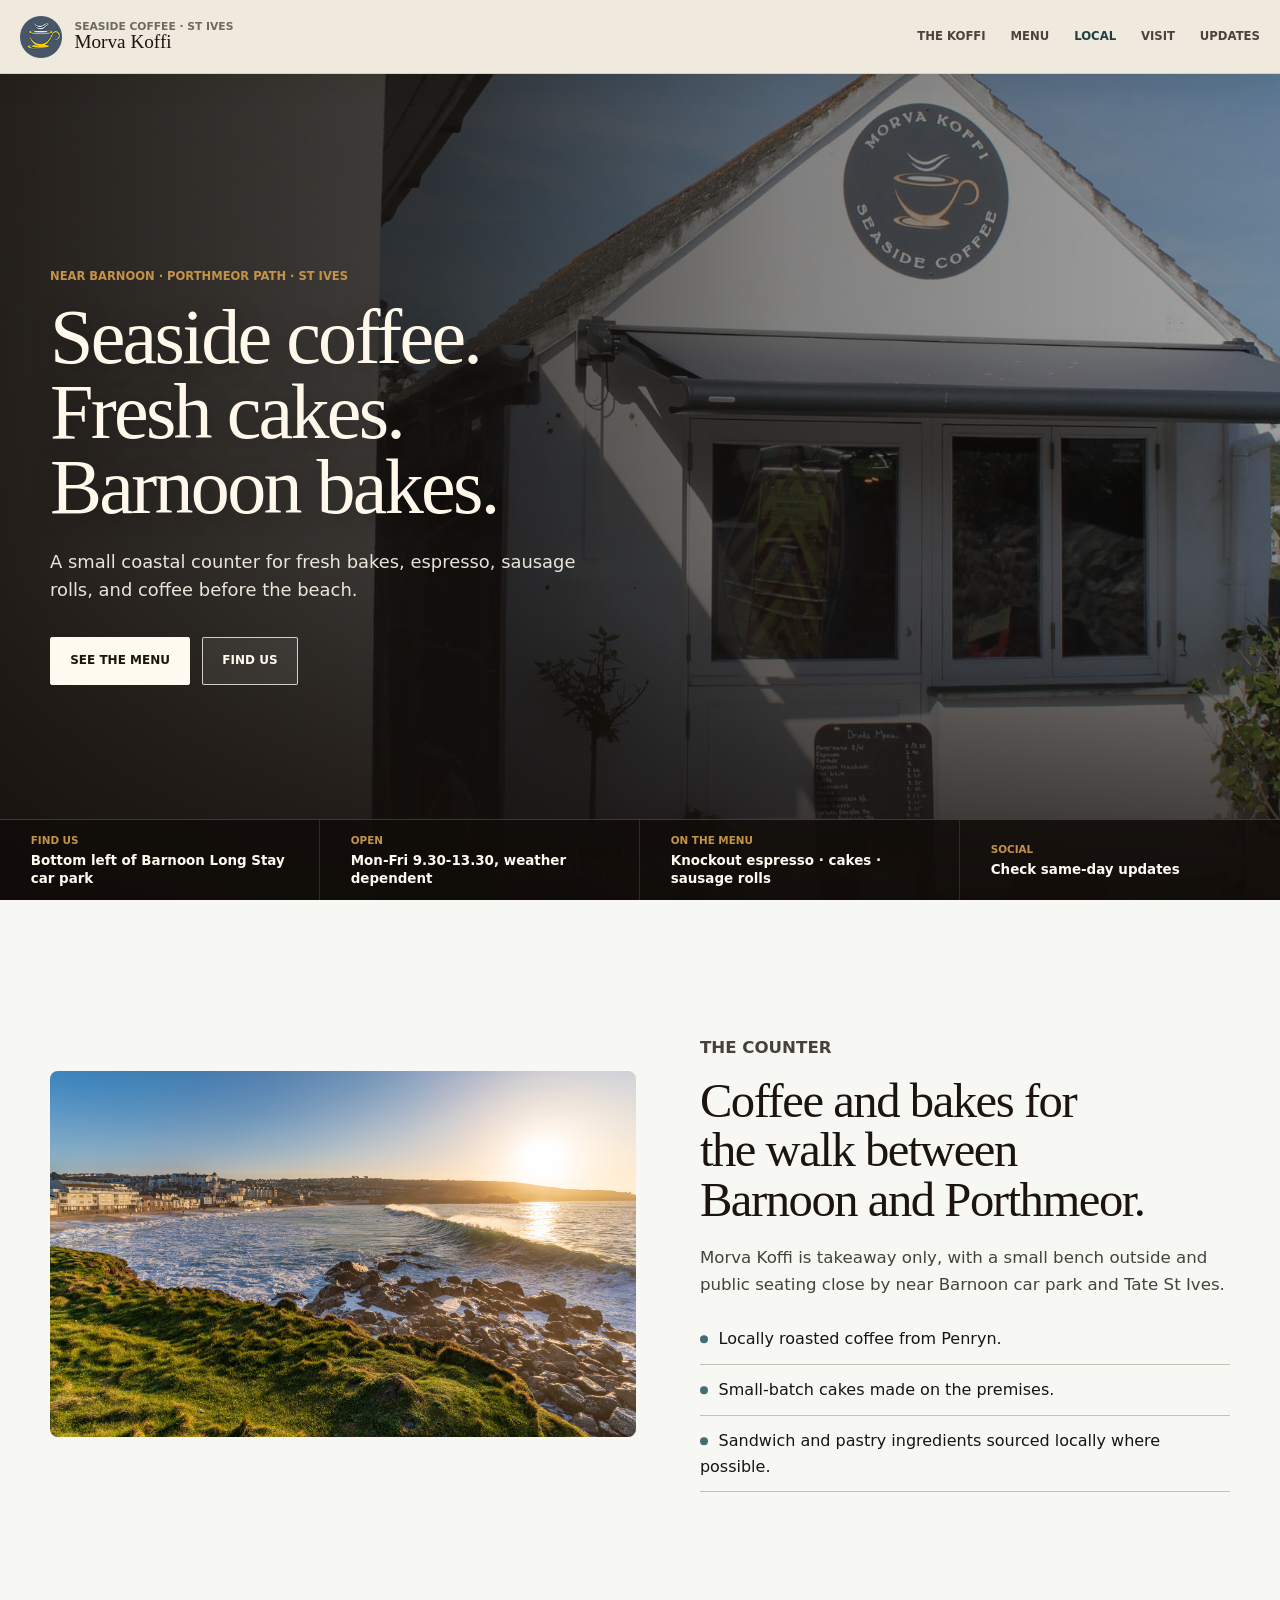
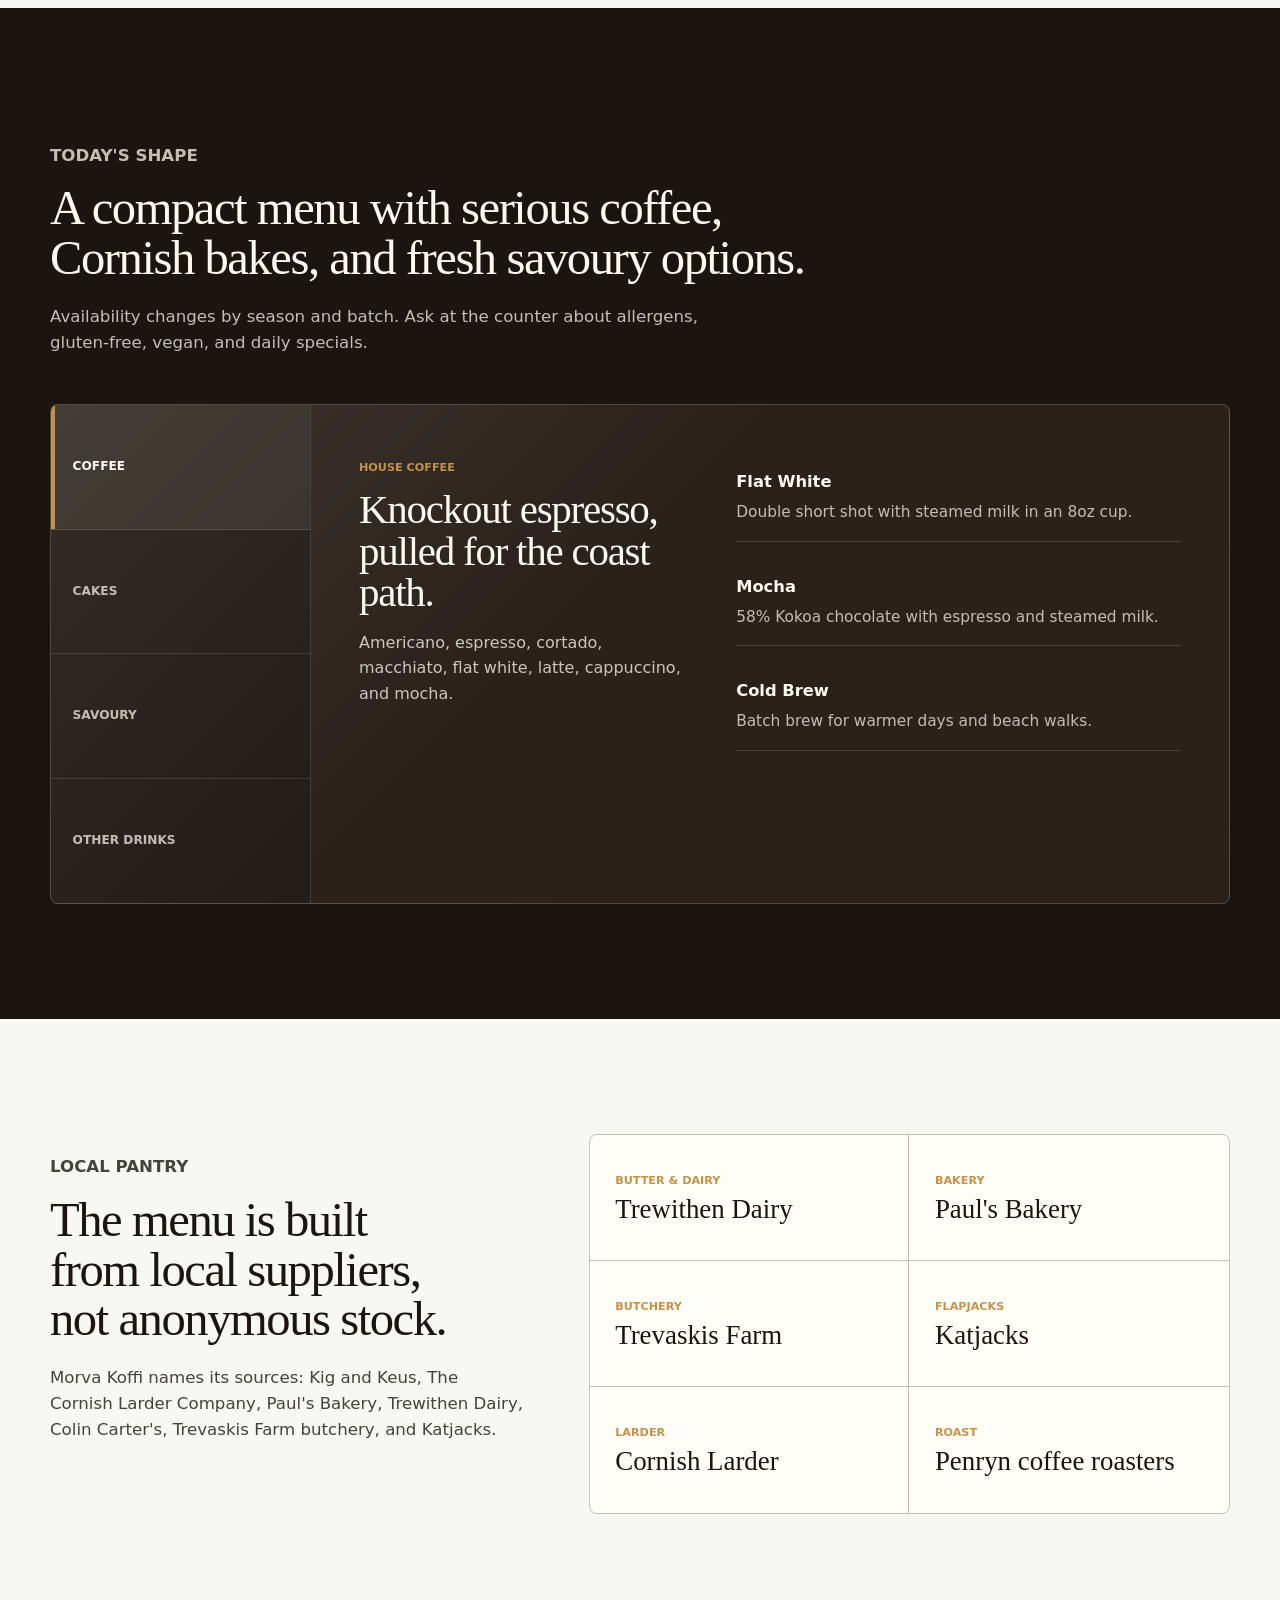
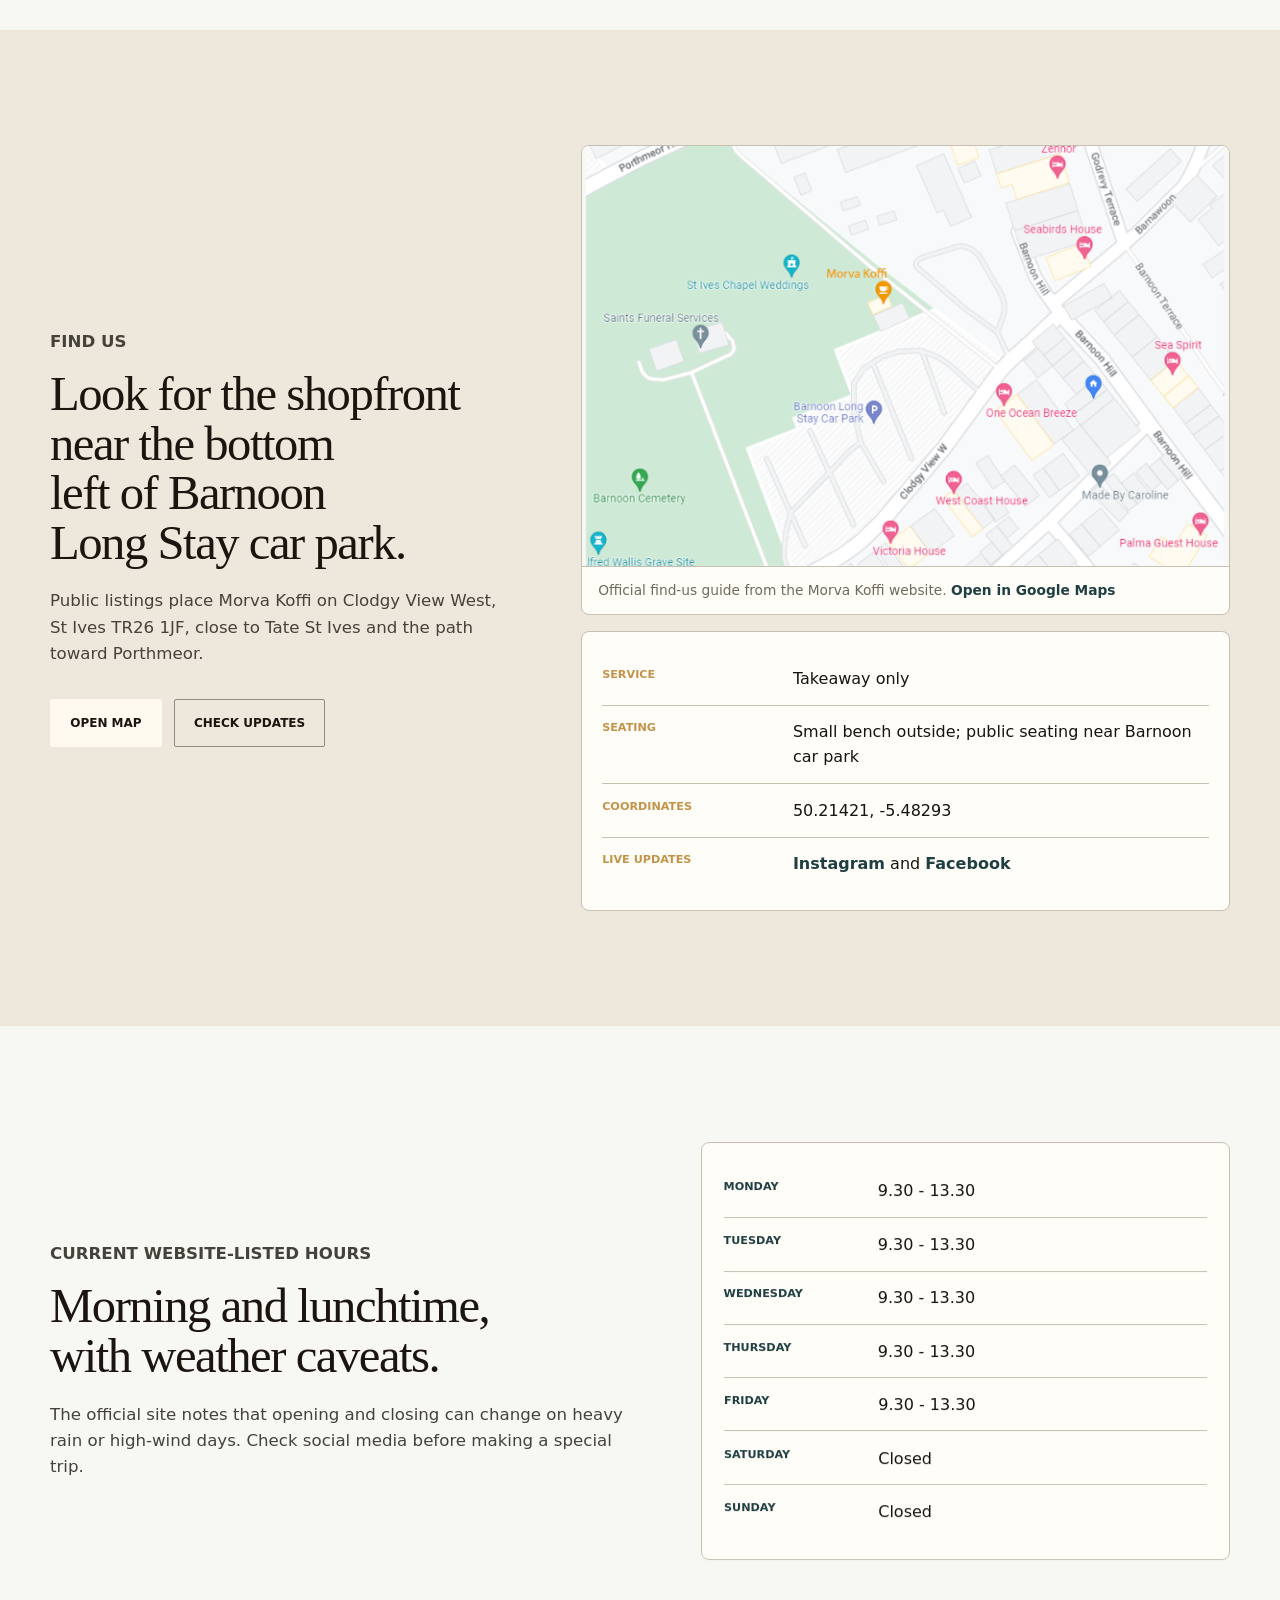
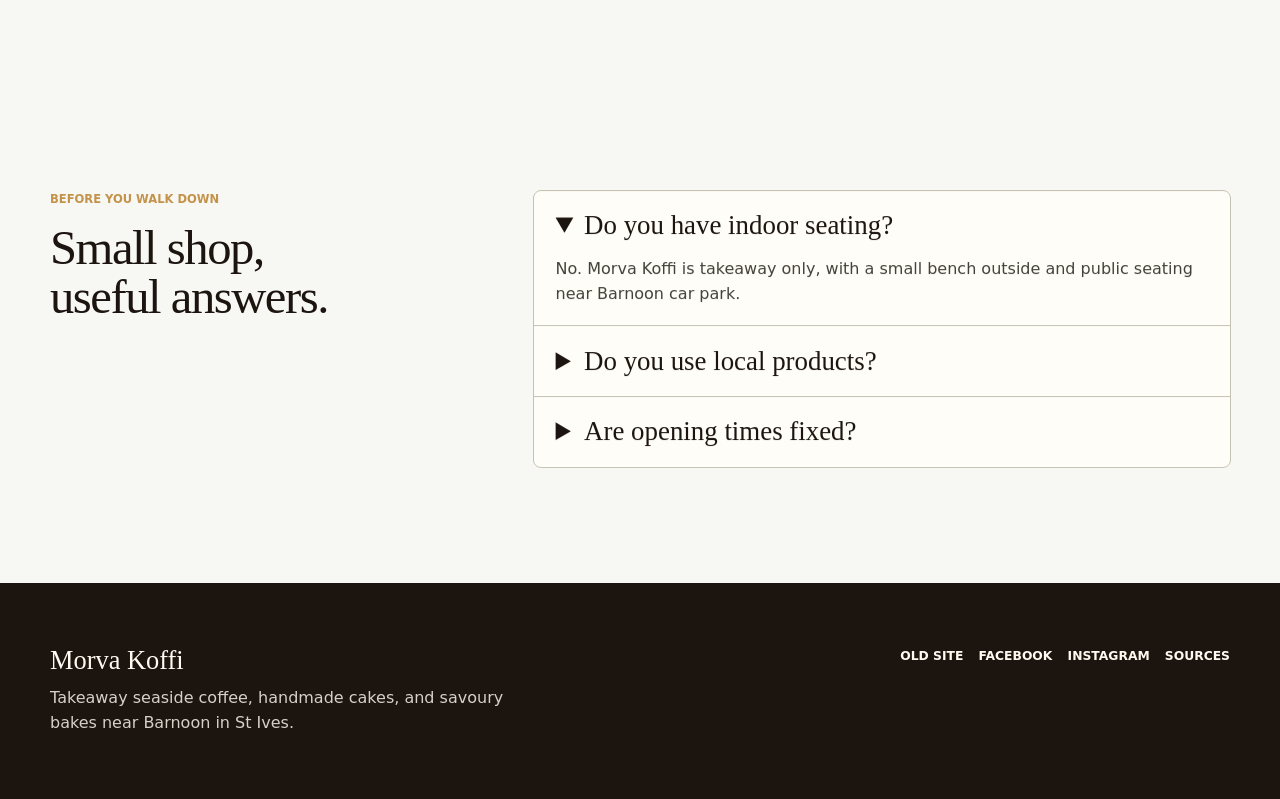
==== index.html @ 82055daf "Link visit map to Google Maps" ====
<!DOCTYPE html>
<html lang="en">
  <head>
    <meta charset="utf-8">
    <meta name="viewport" content="width=device-width, initial-scale=1">
    <meta name="description" content="Morva Koffi is a takeaway seaside coffee shop near Barnoon Long Stay car park in St Ives, serving locally roasted coffee, homemade cakes, and savoury bakes.">
    <title>Morva Koffi | Seaside Coffee in St Ives</title>
    <link rel="preload" href="assets/morva-exterior-2025.jpg" as="image">
    <link rel="stylesheet" href="styles.css">
    <script src="vendor/gsap.min.js" defer></script>
    <script src="script.js" defer></script>
  </head>
  <body>
    <a class="skip-link" href="#main-content">Skip to main content</a>

    <header class="site-header">
      <a class="brand" href="#home" aria-label="Morva Koffi home">
        <img src="assets/morva-logo-cup.png" alt="" width="42" height="42">
        <span>
          <span class="brand-note">Seaside coffee · St Ives</span>
          <span class="brand-name">Morva Koffi</span>
        </span>
      </a>

      <nav class="site-nav" aria-label="Primary navigation">
        <ul>
          <li><a href="#home" aria-current="page">The Koffi</a></li>
          <li><a href="#menu">Menu</a></li>
          <li><a href="#suppliers">Local</a></li>
          <li><a href="#visit">Visit</a></li>
          <li><a href="https://www.facebook.com/morvakoffi" target="_blank" rel="noopener">Updates</a></li>
        </ul>
      </nav>
    </header>

    <main id="main-content">
      <section class="hero" id="home" aria-labelledby="hero-title" data-hero>
        <div class="hero-media" aria-hidden="true">
          <img src="assets/morva-exterior-2025.jpg" alt="">
        </div>

        <div class="hero-inner">
          <p class="kicker" data-reveal>Near Barnoon · Porthmeor path · St Ives</p>
          <h1 id="hero-title" data-reveal>
            Seaside coffee.<br>
            Fresh cakes.<br>
            Barnoon bakes.
          </h1>
          <p class="hero-copy" data-reveal>
            A small coastal counter for fresh bakes, espresso, sausage rolls, and coffee before the beach.
          </p>
          <div class="hero-actions" data-reveal>
            <a class="button primary" href="#menu">See the menu</a>
            <a class="button secondary" href="#visit">Find us</a>
          </div>
        </div>

        <aside class="hero-strip" aria-label="Quick visit details">
          <a href="#visit">
            <span>Find us</span>
            <strong>Bottom left of Barnoon Long Stay car park</strong>
          </a>
          <a href="#hours">
            <span>Open</span>
            <strong>Mon-Fri 9.30-13.30, weather dependent</strong>
          </a>
          <a href="#menu">
            <span>On the menu</span>
            <strong>Knockout espresso · cakes · sausage rolls</strong>
          </a>
          <a href="https://instagram.com/morvakoffi" target="_blank" rel="noopener">
            <span>Social</span>
            <strong>Check same-day updates</strong>
          </a>
        </aside>
      </section>

      <section class="story-section section-shell" id="story" aria-labelledby="story-title">
        <div class="story-layout">
          <figure class="story-image motion-card" data-reveal>
            <img src="assets/morva-hero-oldsite.jpg" alt="Porthmeor beach and St Ives coastline near Morva Koffi at golden hour" width="2048" height="1152">
          </figure>

          <div class="story-copy" data-reveal>
            <p class="fine-label">The counter</p>
            <h2 id="story-title">Coffee and bakes for the walk between Barnoon and Porthmeor.</h2>
            <p>
              Morva Koffi is takeaway only, with a small bench outside and public seating close by near Barnoon car park and Tate St Ives.
            </p>
            <ul class="feature-list" aria-label="Morva Koffi highlights">
              <li>Locally roasted coffee from Penryn.</li>
              <li>Small-batch cakes made on the premises.</li>
              <li>Sandwich and pastry ingredients sourced locally where possible.</li>
            </ul>
          </div>
        </div>
      </section>

      <section class="menu-section" id="menu" aria-labelledby="menu-title">
        <div class="section-shell">
          <div class="section-heading" data-reveal>
            <p class="fine-label">Today's shape</p>
            <h2 id="menu-title">A compact menu with serious coffee, Cornish bakes, and fresh savoury options.</h2>
            <p>
              Availability changes by season and batch. Ask at the counter about allergens, gluten-free, vegan, and daily specials.
            </p>
          </div>

          <div class="menu-board motion-card" data-reveal>
            <div class="menu-tabs" role="tablist" aria-label="Menu categories">
              <button class="menu-tab is-active" type="button" role="tab" aria-selected="true" aria-controls="coffee-panel" id="coffee-tab" data-menu-tab="coffee">Coffee</button>
              <button class="menu-tab" type="button" role="tab" aria-selected="false" aria-controls="cakes-panel" id="cakes-tab" data-menu-tab="cakes">Cakes</button>
              <button class="menu-tab" type="button" role="tab" aria-selected="false" aria-controls="savoury-panel" id="savoury-tab" data-menu-tab="savoury">Savoury</button>
              <button class="menu-tab" type="button" role="tab" aria-selected="false" aria-controls="cold-panel" id="cold-tab" data-menu-tab="cold">Other drinks</button>
            </div>

            <div class="menu-panels">
              <article class="menu-panel is-active" id="coffee-panel" role="tabpanel" aria-labelledby="coffee-tab" data-menu-panel="coffee">
                <div>
                  <span>House coffee</span>
                  <h3>Knockout espresso, pulled for the coast path.</h3>
                  <p>Americano, espresso, cortado, macchiato, flat white, latte, cappuccino, and mocha.</p>
                </div>
                <ul>
                  <li><strong>Flat White</strong><span>Double short shot with steamed milk in an 8oz cup.</span></li>
                  <li><strong>Mocha</strong><span>58% Kokoa chocolate with espresso and steamed milk.</span></li>
                  <li><strong>Cold Brew</strong><span>Batch brew for warmer days and beach walks.</span></li>
                </ul>
              </article>

              <article class="menu-panel" id="cakes-panel" role="tabpanel" aria-labelledby="cakes-tab" data-menu-panel="cakes" hidden>
                <div>
                  <span>Small batch</span>
                  <h3>Cakes made with local butter, eggs, and proper details.</h3>
                  <p>Daily bakes vary, with gluten-free and vegan-friendly options often available.</p>
                </div>
                <ul>
                  <li><strong>Guinness Cake</strong><span>Dense chocolate cake with cream-cheese frosting.</span></li>
                  <li><strong>Heavy Cake (Hevva)</strong><span>All-butter Cornish cake adapted from a family recipe.</span></li>
                  <li><strong>Dark Chocolate Espresso Brownie</strong><span>Fairtrade chocolate and Knockout espresso.</span></li>
                </ul>
              </article>

              <article class="menu-panel" id="savoury-panel" role="tabpanel" aria-labelledby="savoury-tab" data-menu-panel="savoury" hidden>
                <div>
                  <span>Fresh daily</span>
                  <h3>Sausage rolls, croissants, bites, soups, and seasonal bowls.</h3>
                  <p>The savoury counter changes with season and weather, especially out of peak season.</p>
                </div>
                <ul>
                  <li><strong>Homemade Sausage Rolls</strong><span>Pastry and Trevaskis Farm pork mince.</span></li>
                  <li><strong>Caprese Croissant</strong><span>Mozzarella, sun-dried tomatoes, and fresh basil pesto.</span></li>
                  <li><strong>Friday Dahl</strong><span>Butternut squash, roasted cauliflower, red lentils, and mini naan.</span></li>
                </ul>
              </article>

              <article class="menu-panel" id="cold-panel" role="tabpanel" aria-labelledby="cold-tab" data-menu-panel="cold" hidden>
                <div>
                  <span>Also pouring</span>
                  <h3>Tea, hot chocolate, cold cans, and fairtrade soft drinks.</h3>
                  <p>Expect Cornish Tea, Teapigs, Kokoa Collection chocolate, Lemonaid, Charitea, Fentimans, Cawston Press, Rio, and Coca Cola.</p>
                </div>
                <ul>
                  <li><strong>Hot Chocolate</strong><span>Classic, smooth, white, and flaked chocolate options.</span></li>
                  <li><strong>Speciality Tea</strong><span>Earl Grey, lemon and ginger, peppermint, chamomile, green, and rooibos.</span></li>
                  <li><strong>Cold Drinks</strong><span>Jolly's water, organic soft drinks, cans, and children's juice.</span></li>
                </ul>
              </article>
            </div>
          </div>
        </div>
      </section>

      <section class="suppliers-section section-shell" id="suppliers" aria-labelledby="suppliers-title">
        <div class="suppliers-copy" data-reveal>
          <p class="fine-label">Local pantry</p>
          <h2 id="suppliers-title">The menu is built from local suppliers, not anonymous stock.</h2>
          <p>
            Morva Koffi names its sources: Kig and Keus, The Cornish Larder Company, Paul's Bakery, Trewithen Dairy, Colin Carter's, Trevaskis Farm butchery, and Katjacks.
          </p>
        </div>

        <div class="supplier-ledger motion-card" data-reveal aria-label="Supplier and product notes">
          <div><span>Butter & dairy</span><strong>Trewithen Dairy</strong></div>
          <div><span>Bakery</span><strong>Paul's Bakery</strong></div>
          <div><span>Butchery</span><strong>Trevaskis Farm</strong></div>
          <div><span>Flapjacks</span><strong>Katjacks</strong></div>
          <div><span>Larder</span><strong>Cornish Larder</strong></div>
          <div><span>Roast</span><strong>Penryn coffee roasters</strong></div>
        </div>
      </section>

      <section class="visit-section" id="visit" aria-labelledby="visit-title">
        <div class="section-shell visit-layout">
          <div class="visit-copy" data-reveal>
            <p class="fine-label">Find us</p>
            <h2 id="visit-title">Look for the shopfront near the bottom left of Barnoon Long Stay car park.</h2>
            <p>
              Public listings place Morva Koffi on Clodgy View West, St Ives TR26 1JF, close to Tate St Ives and the path toward Porthmeor.
            </p>
            <div class="visit-actions">
              <a class="button primary" href="https://maps.app.goo.gl/NSTuSgnKxuoV4xEH7" target="_blank" rel="noopener">Open map</a>
              <a class="button tertiary" href="https://www.facebook.com/morvakoffi" target="_blank" rel="noopener">Check updates</a>
            </div>
          </div>

          <div class="visit-stack">
            <figure class="map-card motion-card" data-reveal>
              <a class="map-image-link" href="https://maps.app.goo.gl/NSTuSgnKxuoV4xEH7" target="_blank" rel="noopener" aria-label="Open Morva Koffi in Google Maps">
                <img src="assets/morva-find-us-map.png" alt="Morva Koffi location guide showing the route from Barnoon car park toward the cafe" width="799" height="526">
              </a>
              <figcaption>
                Official find-us guide from the Morva Koffi website.
                <a href="https://maps.app.goo.gl/NSTuSgnKxuoV4xEH7" target="_blank" rel="noopener">Open in Google Maps</a>
              </figcaption>
            </figure>

            <aside class="facts-card motion-card" data-reveal aria-label="Visit facts">
              <dl>
                <div><dt>Service</dt><dd>Takeaway only</dd></div>
                <div><dt>Seating</dt><dd>Small bench outside; public seating near Barnoon car park</dd></div>
                <div><dt>Coordinates</dt><dd>50.21421, -5.48293</dd></div>
                <div><dt>Live updates</dt><dd><a href="https://instagram.com/morvakoffi" target="_blank" rel="noopener">Instagram</a> and <a href="https://www.facebook.com/morvakoffi" target="_blank" rel="noopener">Facebook</a></dd></div>
              </dl>
            </aside>
          </div>
        </div>
      </section>

      <section class="hours-section section-shell" id="hours" aria-labelledby="hours-title">
        <div class="hours-layout">
          <div class="hours-copy" data-reveal>
            <p class="fine-label">Current website-listed hours</p>
            <h2 id="hours-title">Morning and lunchtime, with weather caveats.</h2>
            <p>
              The official site notes that opening and closing can change on heavy rain or high-wind days. Check social media before making a special trip.
            </p>
          </div>

          <div class="time-table motion-card" data-reveal>
            <dl>
              <div><dt>Monday</dt><dd>9.30 - 13.30</dd></div>
              <div><dt>Tuesday</dt><dd>9.30 - 13.30</dd></div>
              <div><dt>Wednesday</dt><dd>9.30 - 13.30</dd></div>
              <div><dt>Thursday</dt><dd>9.30 - 13.30</dd></div>
              <div><dt>Friday</dt><dd>9.30 - 13.30</dd></div>
              <div><dt>Saturday</dt><dd>Closed</dd></div>
              <div><dt>Sunday</dt><dd>Closed</dd></div>
            </dl>
          </div>
        </div>
      </section>

      <section class="faq-section section-shell" id="faq" aria-labelledby="faq-title">
        <div class="faq-layout">
          <div class="faq-heading" data-reveal>
            <p class="fine-label">Before you walk down</p>
            <h2 id="faq-title">Small shop, useful answers.</h2>
          </div>

          <div class="faq-list motion-card" data-reveal>
            <details open>
              <summary>Do you have indoor seating?</summary>
              <p>No. Morva Koffi is takeaway only, with a small bench outside and public seating near Barnoon car park.</p>
            </details>
            <details>
              <summary>Do you use local products?</summary>
              <p>Yes. Cakes and sandwiches use locally sourced ingredients where possible, including named Cornish suppliers.</p>
            </details>
            <details>
              <summary>Are opening times fixed?</summary>
              <p>They can change with heavy rainfall or high winds. The official site and social media carry same-day updates.</p>
            </details>
          </div>
        </div>
      </section>
    </main>

    <footer class="site-footer">
      <div class="footer-inner">
        <div>
          <strong>Morva Koffi</strong>
          <p>Takeaway seaside coffee, handmade cakes, and savoury bakes near Barnoon in St Ives.</p>
        </div>
        <nav aria-label="Footer links">
          <a href="https://morvakoffi.co.uk/" target="_blank" rel="noopener">Old site</a>
          <a href="https://www.facebook.com/morvakoffi" target="_blank" rel="noopener">Facebook</a>
          <a href="https://instagram.com/morvakoffi" target="_blank" rel="noopener">Instagram</a>
          <a href="research/SOURCES.md">Sources</a>
        </nav>
      </div>
    </footer>
  </body>
</html>
---- styles.css ----
:root {
  color-scheme: light;
  --salt: #f7f7f3;
  --salt-soft: #ecece4;
  --nav: #eee7db;
  --surface: #fffdf7;
  --stone: #d5d2c4;
  --line: #c5c1b3;
  --ink: #171512;
  --ink-soft: #45423b;
  --muted: #6f6a5d;
  --coffee: #1c140f;
  --coffee-soft: #2a211b;
  --crema: #c4934a;
  --sea: #426e72;
  --sea-deep: #203f43;
  --shadow: rgb(23 21 18 / 0.16);
  --display: Georgia, "Times New Roman", Times, serif;
  --body: ui-sans-serif, system-ui, -apple-system, BlinkMacSystemFont, "Segoe UI", Roboto, "Helvetica Neue", Arial, sans-serif;
  --shell: min(1180px, calc(100vw - 48px));
  --ease: cubic-bezier(0.16, 1, 0.3, 1);
  --radius: 8px;
}

* {
  box-sizing: border-box;
}

html {
  scroll-behavior: smooth;
  scroll-padding-top: 96px;
}

body {
  margin: 0;
  background: var(--salt);
  color: var(--ink);
  font-family: var(--body);
  font-size: 1rem;
  line-height: 1.58;
  text-rendering: optimizeLegibility;
}

body::selection {
  background: color-mix(in srgb, var(--crema) 50%, white);
  color: var(--coffee);
}

img {
  display: block;
  max-width: 100%;
  height: auto;
}

a {
  color: inherit;
  text-decoration: none;
}

p,
h1,
h2,
h3,
figure,
dl,
dd {
  margin: 0;
}

button {
  font: inherit;
}

.skip-link {
  position: fixed;
  top: 1rem;
  left: 1rem;
  z-index: 90;
  transform: translateY(-160%);
  background: var(--surface);
  color: var(--ink);
  padding: 0.75rem 1rem;
  border: 1px solid var(--line);
  transition: transform 180ms var(--ease);
}

.skip-link:focus {
  transform: translateY(0);
}

:focus-visible {
  outline: 3px solid color-mix(in srgb, var(--sea) 76%, white);
  outline-offset: 4px;
}

.site-header {
  position: fixed;
  inset: 0 0 auto;
  z-index: 40;
  min-height: 74px;
  display: grid;
  grid-template-columns: minmax(240px, 1fr) auto;
  align-items: center;
  gap: 1.2rem;
  padding: 0.72rem max(1.2rem, calc((100vw - 1240px) / 2));
  background: color-mix(in srgb, var(--nav) 96%, transparent);
  border-bottom: 1px solid color-mix(in srgb, var(--coffee) 12%, transparent);
  box-shadow: 0 10px 26px rgb(23 21 18 / 0.08);
  transition: min-height 240ms var(--ease), background 240ms var(--ease), box-shadow 240ms var(--ease);
}

@supports (backdrop-filter: blur(16px)) {
  .site-header {
    background: color-mix(in srgb, var(--nav) 88%, transparent);
    backdrop-filter: blur(16px) saturate(130%);
  }
}

.site-header.is-compact {
  min-height: 62px;
  box-shadow: 0 8px 24px rgb(23 21 18 / 0.12);
}

.brand {
  display: inline-flex;
  align-items: center;
  gap: 0.78rem;
  min-width: 0;
}

.brand img {
  width: 42px;
  height: 42px;
  flex: 0 0 auto;
}

.brand span {
  display: grid;
  min-width: 0;
}

.brand-note {
  color: var(--muted);
  font-size: 0.67rem;
  font-weight: 800;
  letter-spacing: 0;
  line-height: 1.1;
  text-transform: uppercase;
}

.brand-name {
  color: var(--coffee);
  font-family: var(--display);
  font-size: clamp(1.18rem, 1.5vw, 1.55rem);
  line-height: 1.05;
}

.site-nav ul {
  display: flex;
  align-items: center;
  gap: clamp(0.85rem, 2vw, 1.55rem);
  list-style: none;
  margin: 0;
  padding: 0;
}

.site-nav a {
  display: inline-flex;
  align-items: center;
  min-height: 40px;
  color: color-mix(in srgb, var(--coffee) 78%, transparent);
  font-size: 0.73rem;
  font-weight: 850;
  letter-spacing: 0;
  text-transform: uppercase;
  white-space: nowrap;
  transition: color 180ms var(--ease), transform 180ms var(--ease);
}

.site-nav a:hover,
.site-nav a[aria-current="page"] {
  color: var(--sea-deep);
}

.site-nav a:active,
.button:active,
.menu-tab:active {
  transform: translateY(1px) scale(0.99);
}

.hero {
  position: relative;
  min-height: calc(100dvh - 74px);
  margin-top: 74px;
  display: grid;
  align-items: center;
  overflow: clip;
  color: #fffaf0;
  background: var(--coffee);
}

section {
  scroll-margin-top: 96px;
}

.hero-media {
  position: absolute;
  inset: 0;
  z-index: 0;
  overflow: hidden;
}

.hero-media img {
  width: 100%;
  height: 100%;
  object-fit: cover;
  object-position: center center;
  filter: saturate(0.86) brightness(0.74);
  transform: scale(1.02);
}

.hero::before {
  content: "";
  position: absolute;
  inset: 0;
  z-index: 1;
  pointer-events: none;
  background:
    linear-gradient(90deg, rgb(20 15 11 / 0.9) 0%, rgb(20 15 11 / 0.72) 34%, rgb(20 15 11 / 0.34) 62%, rgb(20 15 11 / 0.12) 100%),
    linear-gradient(0deg, rgb(18 13 10 / 0.82) 0%, rgb(18 13 10 / 0.14) 40%, transparent 70%);
}

.hero-inner {
  position: relative;
  z-index: 3;
  width: var(--shell);
  margin: 0 auto;
  padding: 6.6rem 0 8rem;
}

.kicker,
.fine-label {
  margin-bottom: 0.95rem;
  color: var(--crema);
  font-size: 0.72rem;
  font-weight: 850;
  letter-spacing: 0;
  text-transform: uppercase;
}

.hero h1 {
  max-width: 690px;
  color: #fff8eb;
  font-family: var(--display);
  font-size: clamp(3.05rem, 6.1vw, 5.25rem);
  font-weight: 400;
  letter-spacing: -0.035em;
  line-height: 0.96;
  text-wrap: balance;
  text-shadow: 0 2px 26px rgb(0 0 0 / 0.28);
}

.hero-copy {
  max-width: 540px;
  margin-top: 1.45rem;
  color: rgb(255 250 238 / 0.9);
  font-size: clamp(1rem, 1.4vw, 1.14rem);
}

.hero-actions,
.visit-actions {
  display: flex;
  flex-wrap: wrap;
  gap: 0.75rem;
  align-items: center;
  margin-top: 2rem;
}

.button {
  display: inline-flex;
  align-items: center;
  justify-content: center;
  min-height: 48px;
  padding: 0.85rem 1.2rem;
  border-radius: 2px;
  font-size: 0.75rem;
  font-weight: 900;
  letter-spacing: 0;
  text-transform: uppercase;
  white-space: nowrap;
  transition: background 180ms var(--ease), color 180ms var(--ease), border-color 180ms var(--ease), transform 180ms var(--ease);
}

.button.primary {
  background: #fffaf0;
  color: var(--coffee);
  border: 1px solid #fffaf0;
}

.button.primary:hover {
  background: var(--crema);
  border-color: var(--crema);
}

.button.secondary {
  background: rgb(255 250 240 / 0.08);
  color: #fffaf0;
  border: 1px solid rgb(255 250 240 / 0.78);
}

.button.secondary:hover {
  background: rgb(255 250 240 / 0.16);
}

.button.tertiary {
  background: transparent;
  color: var(--coffee);
  border: 1px solid color-mix(in srgb, var(--coffee) 44%, transparent);
}

.button.tertiary:hover {
  background: color-mix(in srgb, var(--coffee) 8%, transparent);
}

.hero-strip {
  position: absolute;
  inset: auto 0 0;
  z-index: 4;
  display: grid;
  grid-template-columns: repeat(4, 1fr);
  background: rgb(17 12 9 / 0.88);
  border-top: 1px solid rgb(255 250 240 / 0.18);
}

.hero-strip a {
  min-height: 78px;
  display: grid;
  align-content: center;
  gap: 0.2rem;
  padding: 0.75rem clamp(0.9rem, 2.4vw, 2.4rem);
  border-right: 1px solid rgb(255 250 240 / 0.12);
  transition: background 180ms var(--ease);
}

.hero-strip a:last-child {
  border-right: 0;
}

.hero-strip a:hover {
  background: rgb(255 250 240 / 0.08);
}

.hero-strip span {
  color: var(--crema);
  font-size: 0.65rem;
  font-weight: 900;
  letter-spacing: 0;
  text-transform: uppercase;
}

.hero-strip strong {
  color: #fffaf0;
  font-size: clamp(0.76rem, 1.05vw, 0.95rem);
  font-weight: 650;
  line-height: 1.35;
}

.section-shell {
  width: var(--shell);
  margin: 0 auto;
}

.story-section,
.suppliers-section,
.hours-section,
.faq-section {
  padding: clamp(5.5rem, 9vw, 8.5rem) 0;
}

.story-layout,
.visit-layout,
.hours-layout,
.faq-layout {
  display: grid;
  grid-template-columns: minmax(0, 1.05fr) minmax(300px, 0.95fr);
  gap: clamp(2rem, 5vw, 5rem);
  align-items: center;
}

.story-image {
  overflow: hidden;
  border-radius: var(--radius);
  background: var(--coffee);
  aspect-ratio: 16 / 10;
}

.story-image img {
  width: 100%;
  height: 100%;
  object-fit: cover;
}

.story-copy h2,
.section-heading h2,
.suppliers-copy h2,
.visit-copy h2,
.hours-copy h2,
.faq-heading h2 {
  color: var(--coffee);
  font-family: var(--display);
  font-size: clamp(2.25rem, 3.8vw, 3.8rem);
  font-weight: 400;
  letter-spacing: -0.03em;
  line-height: 1.02;
  text-wrap: balance;
}

.story-copy p,
.section-heading p,
.suppliers-copy p,
.visit-copy p,
.hours-copy p {
  max-width: 64ch;
  margin-top: 1.25rem;
  color: var(--ink-soft);
  font-size: 1.04rem;
}

.feature-list {
  display: grid;
  gap: 0.78rem;
  margin: 1.75rem 0 0;
  padding: 0;
  list-style: none;
}

.feature-list li {
  padding: 0 0 0.78rem;
  color: var(--ink);
  border-bottom: 1px solid var(--line);
}

.feature-list li::before {
  content: "";
  display: inline-block;
  width: 0.52rem;
  height: 0.52rem;
  margin-right: 0.65rem;
  background: var(--sea);
  border-radius: 50%;
  transform: translateY(-0.05rem);
}

.menu-section {
  padding: clamp(5.5rem, 9vw, 8.5rem) 0;
  background: var(--coffee);
  color: #fffaf0;
}

.menu-section .fine-label,
.menu-section .section-heading p {
  color: rgb(255 250 240 / 0.74);
}

.menu-section .section-heading h2 {
  color: #fffaf0;
}

.section-heading {
  max-width: 860px;
  margin-bottom: clamp(2rem, 4vw, 3rem);
}

.menu-board {
  display: grid;
  grid-template-columns: 260px minmax(0, 1fr);
  min-height: 500px;
  border: 1px solid rgb(255 250 240 / 0.18);
  background:
    linear-gradient(135deg, rgb(255 250 240 / 0.09), transparent 44%),
    var(--coffee-soft);
  border-radius: var(--radius);
  overflow: hidden;
}

.menu-tabs {
  display: grid;
  align-content: stretch;
  background: rgb(0 0 0 / 0.16);
  border-right: 1px solid rgb(255 250 240 / 0.14);
}

.menu-tab {
  min-height: 78px;
  padding: 1rem 1.35rem;
  color: rgb(255 250 240 / 0.72);
  background: transparent;
  border: 0;
  border-bottom: 1px solid rgb(255 250 240 / 0.12);
  cursor: pointer;
  font-size: 0.76rem;
  font-weight: 900;
  letter-spacing: 0;
  text-align: left;
  text-transform: uppercase;
}

.menu-tab:last-child {
  border-bottom: 0;
}

.menu-tab:hover,
.menu-tab.is-active {
  color: #fffaf0;
  background: rgb(255 250 240 / 0.08);
}

.menu-tab.is-active {
  box-shadow: inset 4px 0 0 var(--crema);
}

.menu-panels {
  min-width: 0;
}

.menu-panel {
  min-height: 100%;
  display: grid;
  grid-template-columns: minmax(240px, 0.74fr) minmax(0, 1fr);
  gap: clamp(1.5rem, 4vw, 3rem);
  align-items: start;
  padding: clamp(1.5rem, 4vw, 3rem);
}

.menu-panel[hidden] {
  display: none;
}

.menu-panel span,
.supplier-ledger span,
.facts-card dt,
.time-table dt {
  color: var(--crema);
  font-size: 0.7rem;
  font-weight: 900;
  letter-spacing: 0;
  text-transform: uppercase;
}

.menu-panel h3 {
  margin-top: 0.65rem;
  color: #fffaf0;
  font-family: var(--display);
  font-size: clamp(2rem, 3.2vw, 3.25rem);
  font-weight: 400;
  letter-spacing: -0.03em;
  line-height: 1.02;
}

.menu-panel p {
  margin-top: 1rem;
  color: rgb(255 250 240 / 0.76);
}

.menu-panel ul {
  display: grid;
  gap: 1rem;
  margin: 0;
  padding: 0;
  list-style: none;
}

.menu-panel li {
  display: grid;
  gap: 0.38rem;
  padding: 1rem 0;
  border-bottom: 1px solid rgb(255 250 240 / 0.15);
}

.menu-panel li strong {
  color: #fffaf0;
  font-size: 1.02rem;
}

.menu-panel li span {
  color: rgb(255 250 240 / 0.72);
  font-size: 0.96rem;
  font-weight: 450;
  line-height: 1.55;
  text-transform: none;
}

.suppliers-section {
  display: grid;
  grid-template-columns: minmax(300px, 0.74fr) minmax(0, 1fr);
  gap: clamp(2rem, 5vw, 5rem);
  align-items: start;
}

.supplier-ledger {
  display: grid;
  grid-template-columns: repeat(2, minmax(0, 1fr));
  border: 1px solid var(--line);
  background: var(--surface);
  border-radius: var(--radius);
  overflow: hidden;
}

.supplier-ledger div {
  display: grid;
  gap: 0.32rem;
  min-height: 126px;
  align-content: center;
  padding: clamp(1rem, 3vw, 1.6rem);
  border-right: 1px solid var(--line);
  border-bottom: 1px solid var(--line);
}

.supplier-ledger div:nth-child(2n) {
  border-right: 0;
}

.supplier-ledger div:nth-last-child(-n + 2) {
  border-bottom: 0;
}

.supplier-ledger strong {
  color: var(--coffee);
  font-family: var(--display);
  font-size: clamp(1.35rem, 2.1vw, 2rem);
  font-weight: 400;
  line-height: 1.1;
}

.visit-section {
  padding: clamp(5.5rem, 9vw, 8.5rem) 0;
  background: var(--nav);
}

.visit-layout {
  grid-template-columns: minmax(280px, 0.72fr) minmax(0, 1fr);
}

.visit-stack {
  display: grid;
  gap: 1rem;
}

.map-card,
.facts-card,
.time-table,
.faq-list {
  border: 1px solid var(--line);
  background: var(--surface);
  border-radius: var(--radius);
  overflow: hidden;
}

.map-card img {
  width: 100%;
  max-height: 420px;
  object-fit: contain;
  background: var(--salt);
}

.map-image-link {
  display: block;
  background: var(--salt);
}

.map-image-link img {
  transition: filter 180ms var(--ease), transform 180ms var(--ease);
}

.map-image-link:hover img,
.map-image-link:focus-visible img {
  filter: saturate(1.05) contrast(1.04);
  transform: scale(1.01);
}

.map-card figcaption {
  padding: 0.8rem 1rem;
  color: var(--muted);
  font-size: 0.86rem;
  border-top: 1px solid var(--line);
}

.map-card figcaption a {
  color: var(--sea-deep);
  font-weight: 800;
}

.facts-card {
  padding: 1.25rem;
}

.facts-card dl,
.time-table dl {
  display: grid;
  gap: 0;
}

.facts-card div,
.time-table div {
  display: grid;
  grid-template-columns: minmax(120px, 0.42fr) 1fr;
  gap: 1rem;
  padding: 0.85rem 0;
  border-bottom: 1px solid var(--line);
}

.facts-card div:last-child,
.time-table div:last-child {
  border-bottom: 0;
}

.facts-card dd,
.time-table dd {
  color: var(--ink);
}

.facts-card a {
  color: var(--sea-deep);
  font-weight: 750;
}

.hours-layout {
  grid-template-columns: minmax(280px, 0.8fr) minmax(280px, 0.72fr);
}

.time-table {
  padding: 1.35rem;
}

.time-table dt {
  color: var(--sea-deep);
}

.faq-layout {
  grid-template-columns: minmax(260px, 0.6fr) minmax(0, 1fr);
  align-items: start;
}

.faq-list {
  display: grid;
}

.faq-list details {
  padding: 1.2rem 1.35rem;
  border-bottom: 1px solid var(--line);
}

.faq-list details:last-child {
  border-bottom: 0;
}

.faq-list summary {
  cursor: pointer;
  color: var(--coffee);
  font-family: var(--display);
  font-size: clamp(1.25rem, 2.1vw, 1.75rem);
  line-height: 1.16;
}

.faq-list p {
  max-width: 68ch;
  margin-top: 0.9rem;
  color: var(--ink-soft);
}

.site-footer {
  padding: clamp(2.5rem, 5vw, 4rem) 0;
  color: rgb(255 250 240 / 0.82);
  background: var(--coffee);
}

.footer-inner {
  width: var(--shell);
  margin: 0 auto;
  display: flex;
  justify-content: space-between;
  gap: 2rem;
  align-items: start;
}

.site-footer strong {
  display: block;
  color: #fffaf0;
  font-family: var(--display);
  font-size: 1.65rem;
  font-weight: 400;
  line-height: 1;
}

.site-footer p {
  max-width: 46ch;
  margin-top: 0.7rem;
}

.site-footer nav {
  display: flex;
  flex-wrap: wrap;
  gap: 0.95rem;
  justify-content: flex-end;
}

.site-footer a {
  color: #fffaf0;
  font-size: 0.77rem;
  font-weight: 850;
  text-transform: uppercase;
}

[data-reveal] {
  opacity: 1;
}

.motion-ready [data-reveal] {
  opacity: 0;
}

[data-reveal].is-visible {
  opacity: 1;
}

@media (max-width: 980px) {
  :root {
    --shell: min(100vw - 32px, 760px);
  }

  .site-header {
    min-height: 68px;
    grid-template-columns: 1fr;
    gap: 0.35rem;
    padding: 0.65rem 1rem 0.75rem;
  }

  .brand {
    justify-content: center;
  }

  .site-nav {
    overflow-x: auto;
    scrollbar-width: none;
  }

  .site-nav::-webkit-scrollbar {
    display: none;
  }

  .site-nav ul {
    justify-content: center;
    min-width: max-content;
    gap: 1rem;
  }

  .site-nav a {
    min-height: 34px;
    font-size: 0.68rem;
  }

  .hero-media img {
    object-position: 55% center;
  }

  .hero-inner {
    padding: 9.6rem 0 13.2rem;
  }

  .hero h1 {
    font-size: clamp(2.75rem, 10.5vw, 4.15rem);
    max-width: 620px;
  }

  .hero-strip {
    grid-template-columns: repeat(2, 1fr);
  }

  .hero-strip a {
    min-height: 72px;
  }

  .story-layout,
  .visit-layout,
  .hours-layout,
  .faq-layout,
  .suppliers-section {
    grid-template-columns: 1fr;
  }

  .menu-board {
    grid-template-columns: 1fr;
  }

  .menu-tabs {
    grid-template-columns: repeat(4, 1fr);
    border-right: 0;
    border-bottom: 1px solid rgb(255 250 240 / 0.14);
  }

  .menu-tab {
    min-height: 62px;
    padding: 0.9rem 0.7rem;
    text-align: center;
    border-bottom: 0;
    border-right: 1px solid rgb(255 250 240 / 0.12);
  }

  .menu-tab:last-child {
    border-right: 0;
  }

  .menu-tab.is-active {
    box-shadow: inset 0 -4px 0 var(--crema);
  }

  .menu-panel {
    grid-template-columns: 1fr;
  }
}

@media (max-width: 640px) {
  .site-header {
    position: absolute;
  }

  .hero {
    min-height: 100dvh;
    margin-top: 0;
  }

  .brand {
    justify-content: start;
  }

  .brand img {
    width: 36px;
    height: 36px;
  }

  .brand-note {
    font-size: 0.6rem;
  }

  .brand-name {
    font-size: 1.18rem;
  }

  .site-nav ul {
    justify-content: start;
  }

  .hero::before {
    background:
      linear-gradient(90deg, rgb(20 15 11 / 0.9) 0%, rgb(20 15 11 / 0.72) 48%, rgb(20 15 11 / 0.32) 100%),
      linear-gradient(0deg, rgb(18 13 10 / 0.86) 0%, transparent 58%);
  }

  .hero-inner {
    padding: 9.4rem 0 15.8rem;
  }

  .hero h1 {
    font-size: clamp(2.5rem, 13.5vw, 3.4rem);
    line-height: 1;
  }

  .hero-copy {
    max-width: 30ch;
  }

  .hero-actions,
  .visit-actions {
    display: grid;
    grid-template-columns: repeat(2, minmax(0, 1fr));
    align-items: stretch;
  }

  .button {
    min-width: 0;
    padding-left: 0.82rem;
    padding-right: 0.82rem;
  }

  .hero-strip {
    grid-template-columns: 1fr;
  }

  .hero-strip a {
    min-height: 56px;
    padding: 0.62rem 1rem;
  }

  .hero-strip a:nth-child(n + 3) {
    display: none;
  }

  .story-section,
  .suppliers-section,
  .hours-section,
  .faq-section,
  .menu-section,
  .visit-section {
    padding: 4.5rem 0;
  }

  .story-copy h2,
  .section-heading h2,
  .suppliers-copy h2,
  .visit-copy h2,
  .hours-copy h2,
  .faq-heading h2 {
    font-size: clamp(2rem, 10vw, 3rem);
  }

  .menu-tabs {
    grid-template-columns: repeat(2, 1fr);
  }

  .menu-tab {
    min-height: 54px;
  }

  .menu-panel {
    padding: 1.25rem;
  }

  .supplier-ledger {
    grid-template-columns: 1fr;
  }

  .supplier-ledger div,
  .supplier-ledger div:nth-child(2n),
  .supplier-ledger div:nth-last-child(-n + 2) {
    border-right: 0;
    border-bottom: 1px solid var(--line);
  }

  .supplier-ledger div:last-child {
    border-bottom: 0;
  }

  .facts-card div,
  .time-table div {
    grid-template-columns: 1fr;
    gap: 0.25rem;
  }

  .footer-inner {
    display: grid;
  }

  .site-footer nav {
    justify-content: start;
  }
}

@media (prefers-reduced-motion: reduce) {
  *,
  *::before,
  *::after {
    scroll-behavior: auto !important;
    animation-duration: 0.001ms !important;
    animation-iteration-count: 1 !important;
    transition-duration: 0.001ms !important;
  }

  .motion-ready [data-reveal] {
    opacity: 1;
  }
}
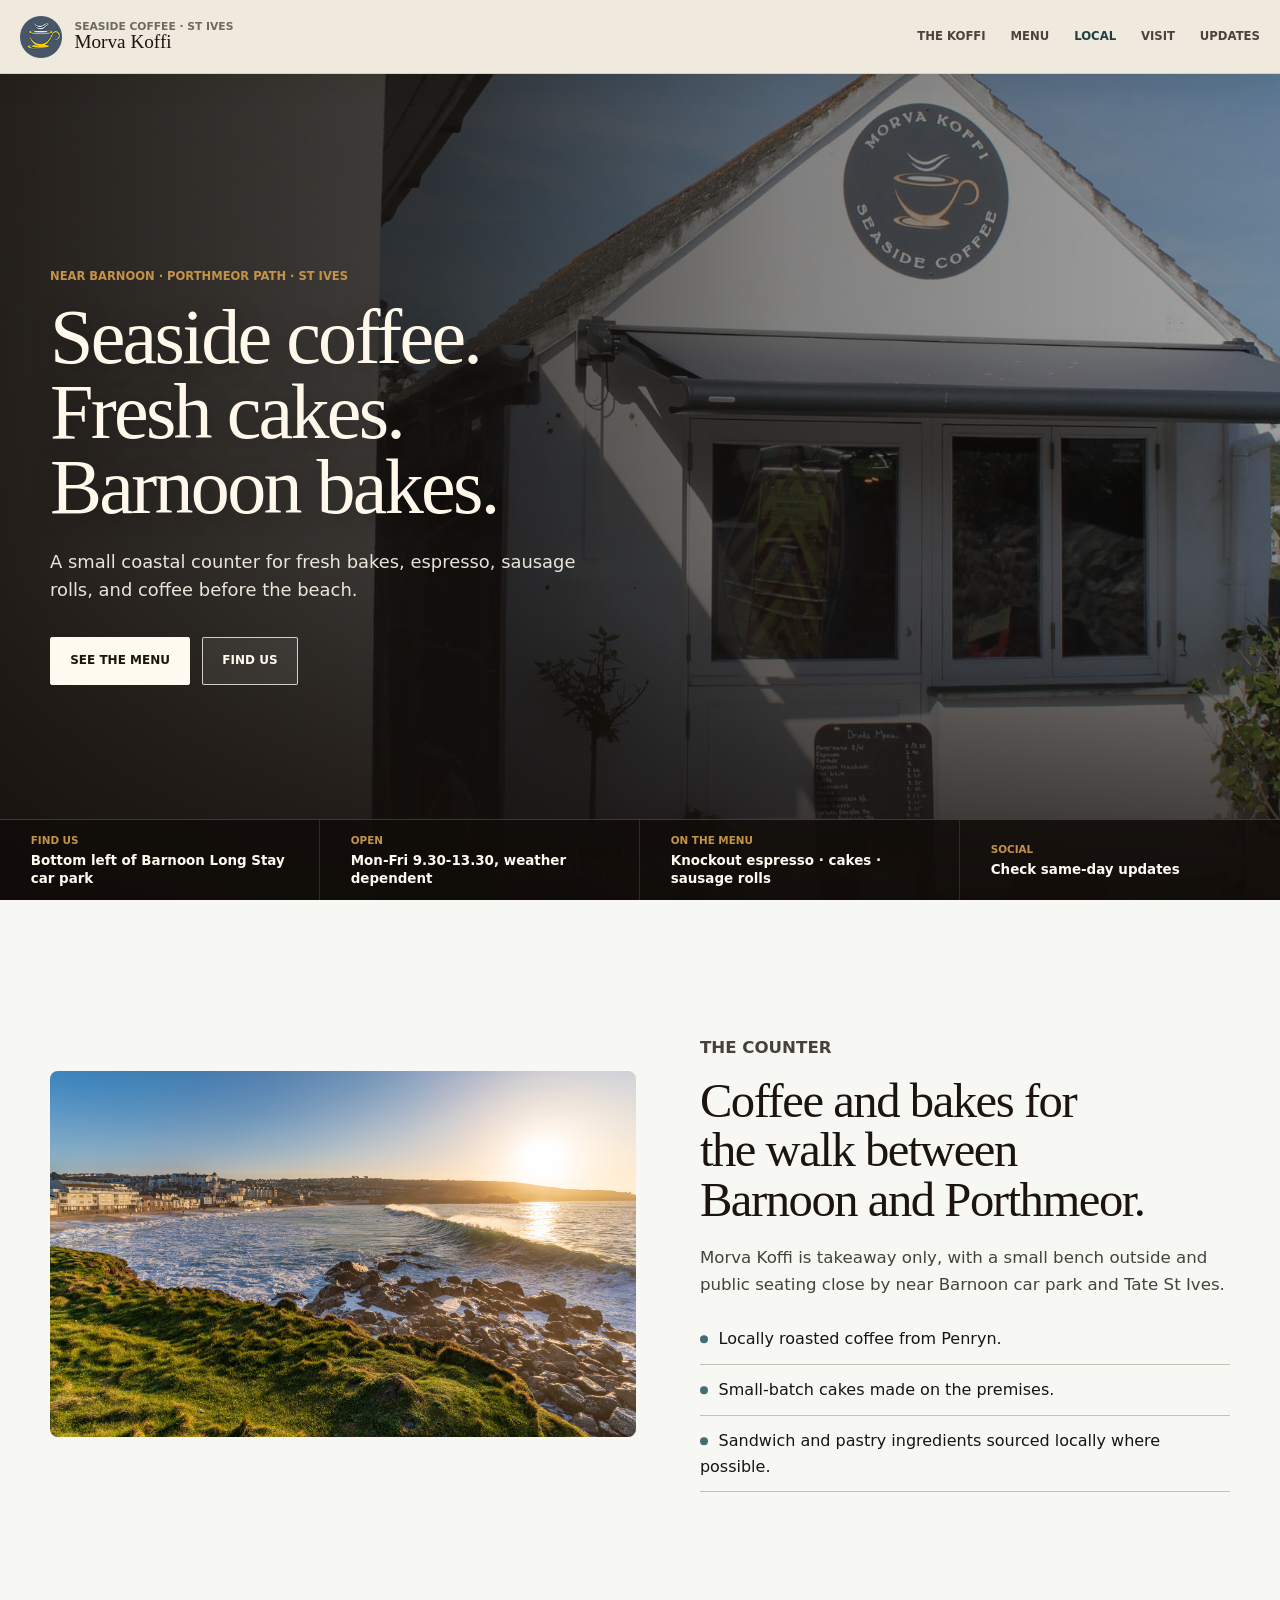
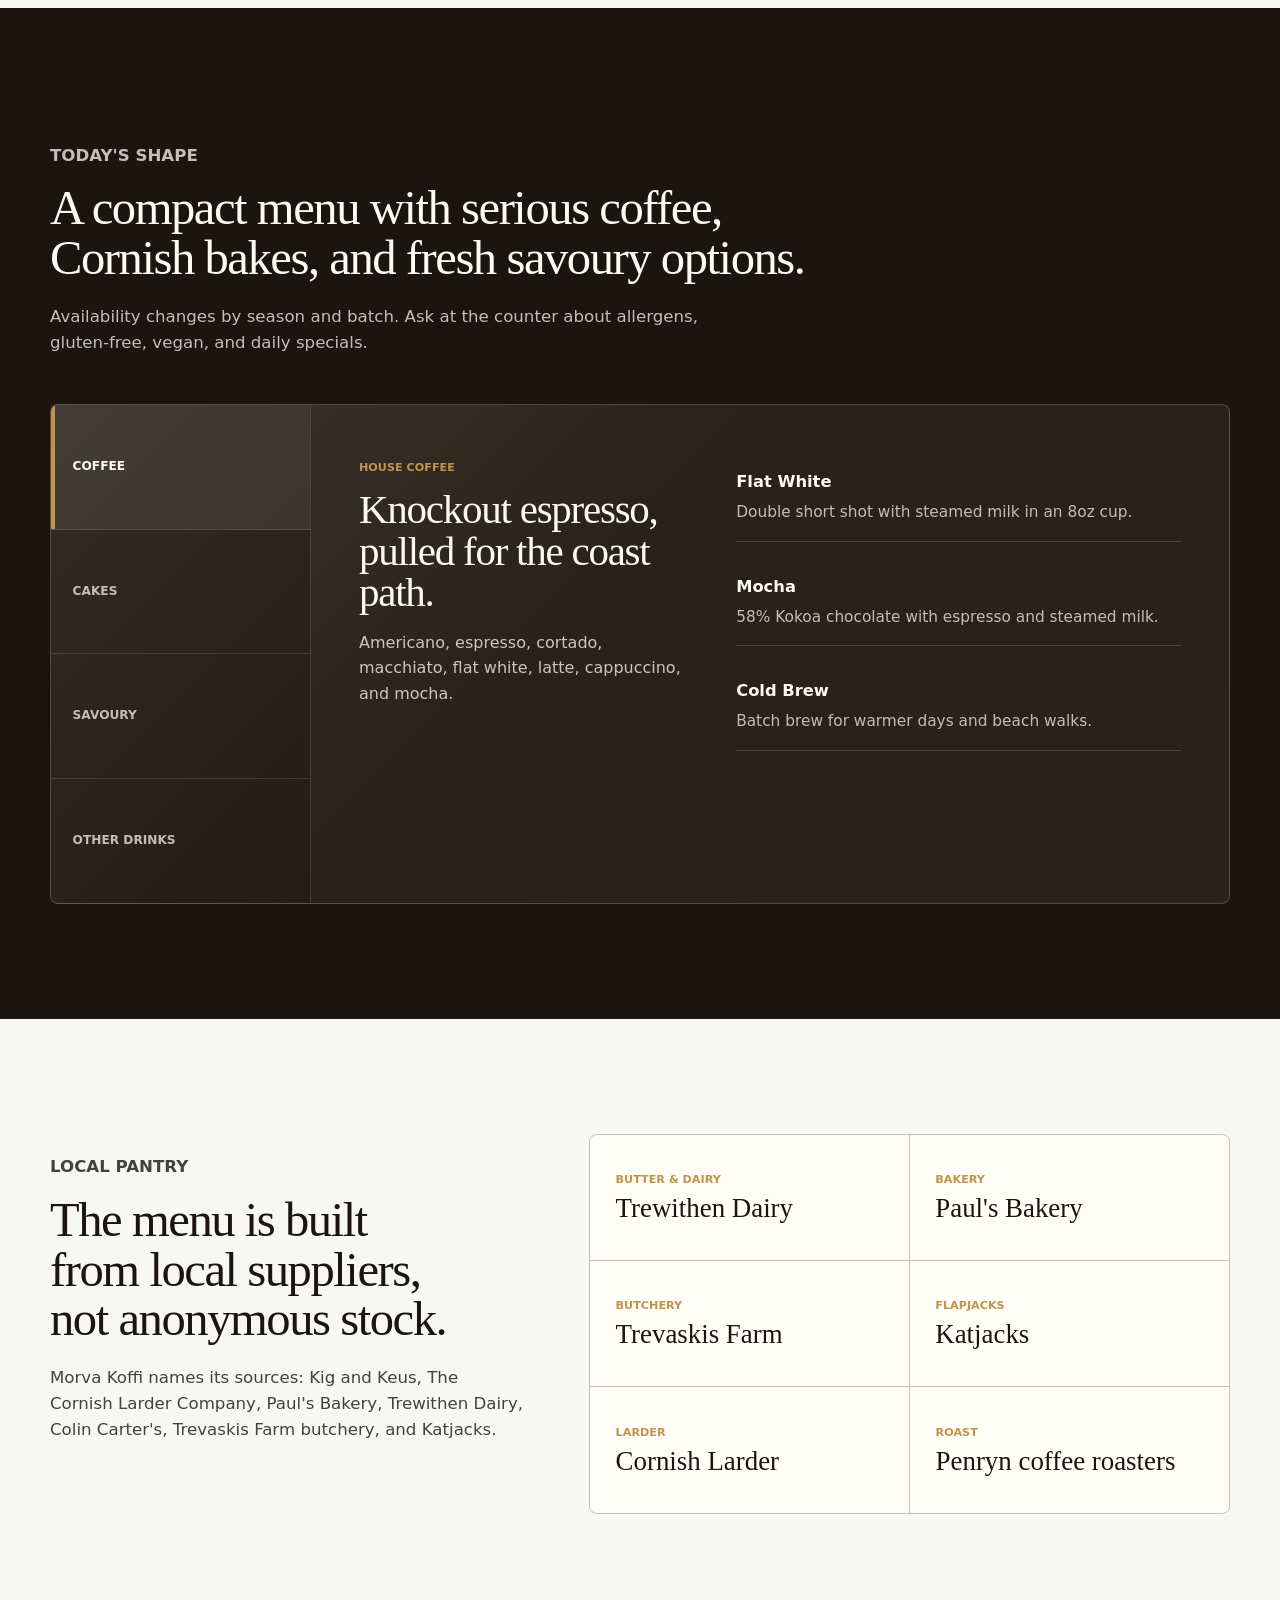
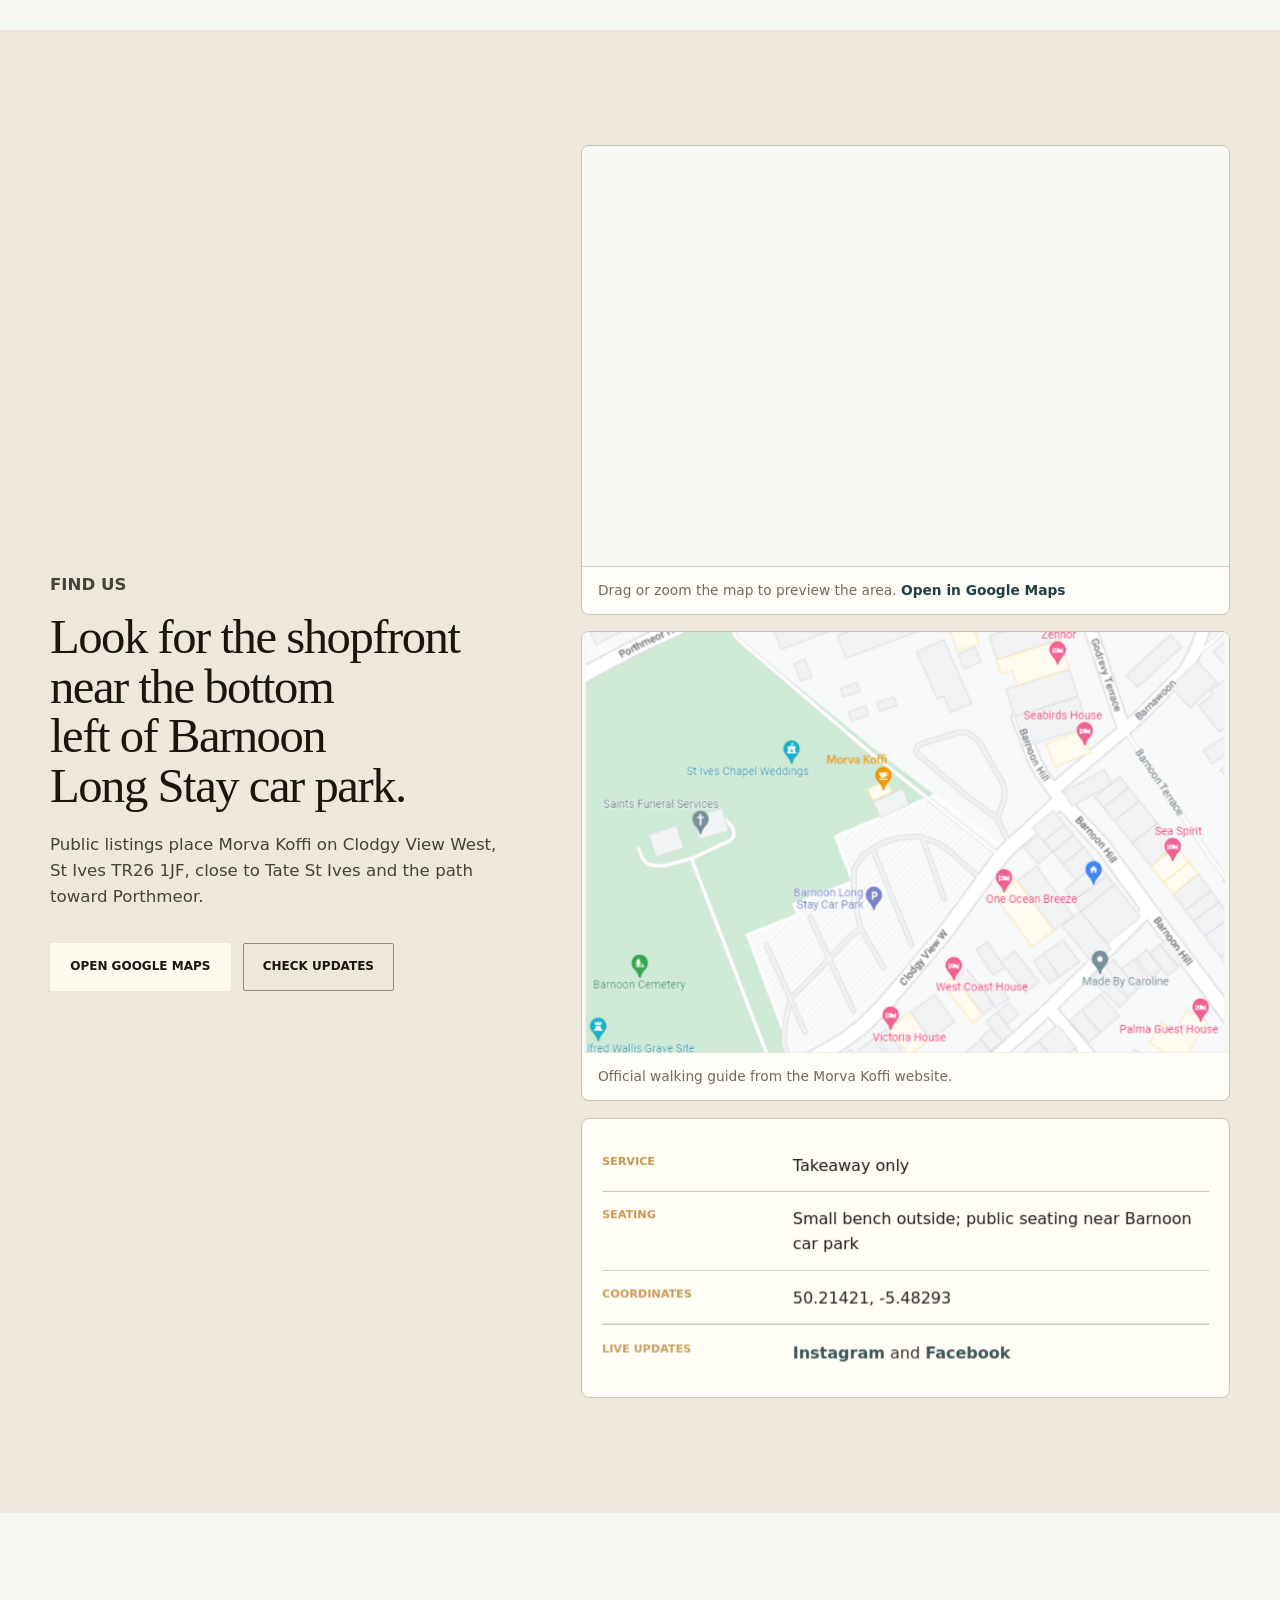
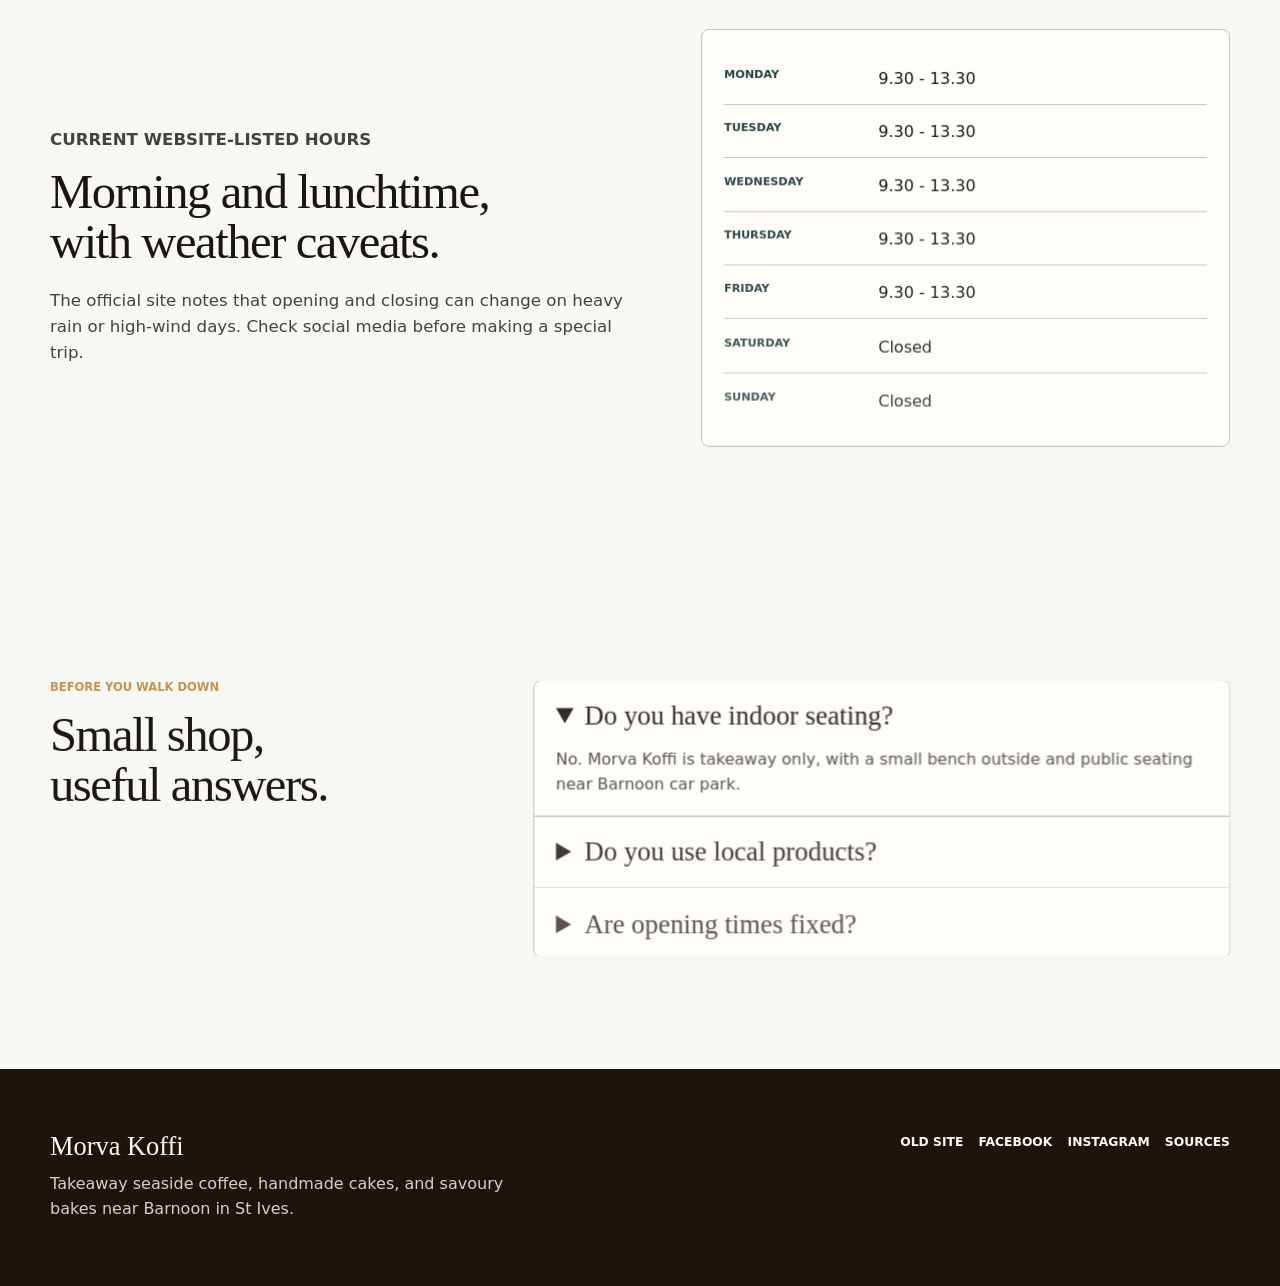
==== commit ba882788: "Add draggable map preview" ====
--- a/index.html
+++ b/index.html
@@ -199,20 +199,30 @@
               Public listings place Morva Koffi on Clodgy View West, St Ives TR26 1JF, close to Tate St Ives and the path toward Porthmeor.
             </p>
             <div class="visit-actions">
-              <a class="button primary" href="https://maps.app.goo.gl/NSTuSgnKxuoV4xEH7" target="_blank" rel="noopener">Open map</a>
+              <a class="button primary" href="https://maps.app.goo.gl/NSTuSgnKxuoV4xEH7" target="_blank" rel="noopener">Open Google Maps</a>
               <a class="button tertiary" href="https://www.facebook.com/morvakoffi" target="_blank" rel="noopener">Check updates</a>
             </div>
           </div>
 
           <div class="visit-stack">
             <figure class="map-card motion-card" data-reveal>
-              <a class="map-image-link" href="https://maps.app.goo.gl/NSTuSgnKxuoV4xEH7" target="_blank" rel="noopener" aria-label="Open Morva Koffi in Google Maps">
+              <iframe
+                title="Interactive Google map preview for Morva Koffi in St Ives"
+                src="https://maps.google.com/maps?ll=50.21421,-5.48293&q=50.21421,-5.48293&z=17&output=embed"
+                loading="eager"
+                referrerpolicy="no-referrer-when-downgrade"
+              ></iframe>
+              <figcaption>
+                Drag or zoom the map to preview the area.
+                <a href="https://maps.app.goo.gl/NSTuSgnKxuoV4xEH7" target="_blank" rel="noopener">Open in Google Maps</a>
+              </figcaption>
+            </figure>
+
+            <figure class="route-card motion-card" data-reveal>
+              <a class="map-image-link" href="https://maps.app.goo.gl/NSTuSgnKxuoV4xEH7" target="_blank" rel="noopener" aria-label="Open Morva Koffi route guide in Google Maps">
                 <img src="assets/morva-find-us-map.png" alt="Morva Koffi location guide showing the route from Barnoon car park toward the cafe" width="799" height="526">
               </a>
-              <figcaption>
-                Official find-us guide from the Morva Koffi website.
-                <a href="https://maps.app.goo.gl/NSTuSgnKxuoV4xEH7" target="_blank" rel="noopener">Open in Google Maps</a>
-              </figcaption>
+              <figcaption>Official walking guide from the Morva Koffi website.</figcaption>
             </figure>
 
             <aside class="facts-card motion-card" data-reveal aria-label="Visit facts">
--- a/styles.css
+++ b/styles.css
@@ -647,6 +647,7 @@
 }
 
 .map-card,
+.route-card,
 .facts-card,
 .time-table,
 .faq-list {
@@ -656,6 +657,16 @@
   overflow: hidden;
 }
 
+.map-card iframe {
+  display: block;
+  width: 100%;
+  height: min(56vw, 420px);
+  min-height: 340px;
+  border: 0;
+  background: var(--salt);
+}
+
+.route-card img,
 .map-card img {
   width: 100%;
   max-height: 420px;
@@ -678,14 +689,16 @@
   transform: scale(1.01);
 }
 
-.map-card figcaption {
+.map-card figcaption,
+.route-card figcaption {
   padding: 0.8rem 1rem;
   color: var(--muted);
   font-size: 0.86rem;
   border-top: 1px solid var(--line);
 }
 
-.map-card figcaption a {
+.map-card figcaption a,
+.route-card figcaption a {
   color: var(--sea-deep);
   font-weight: 800;
 }
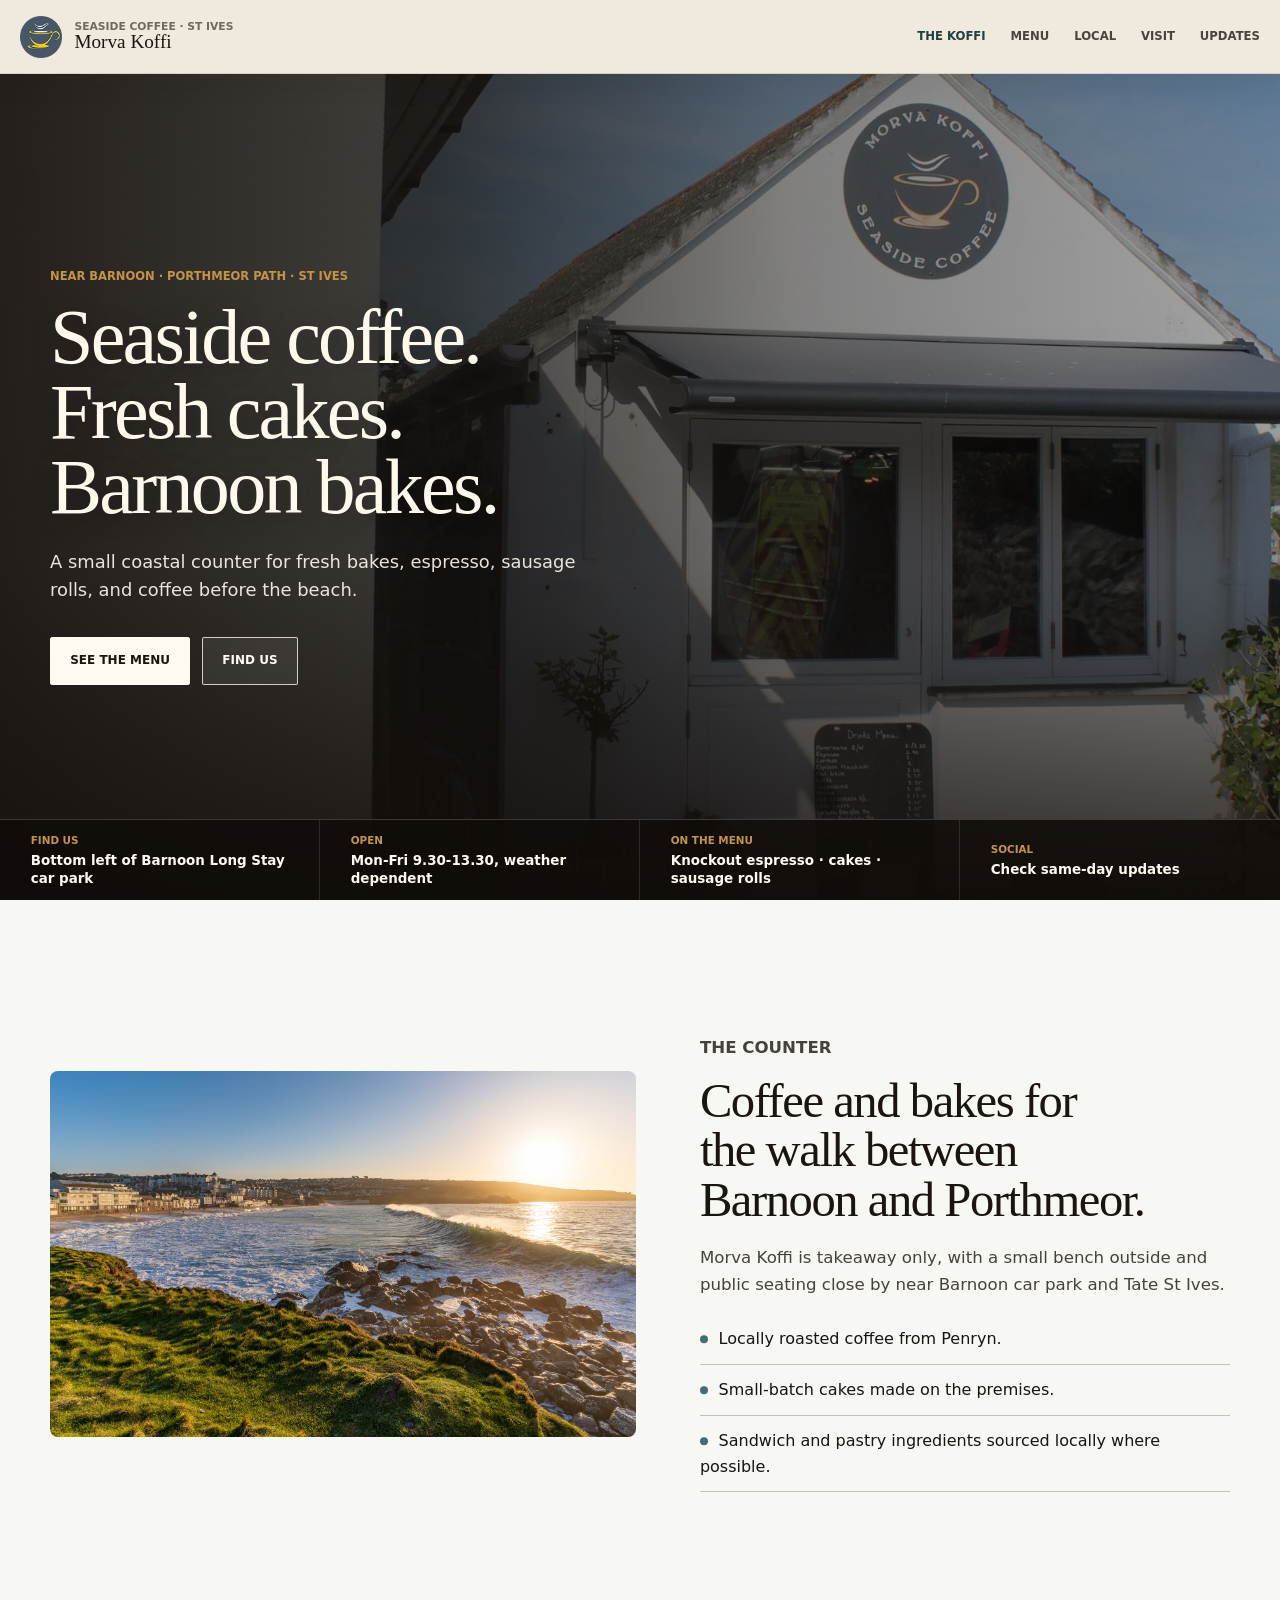
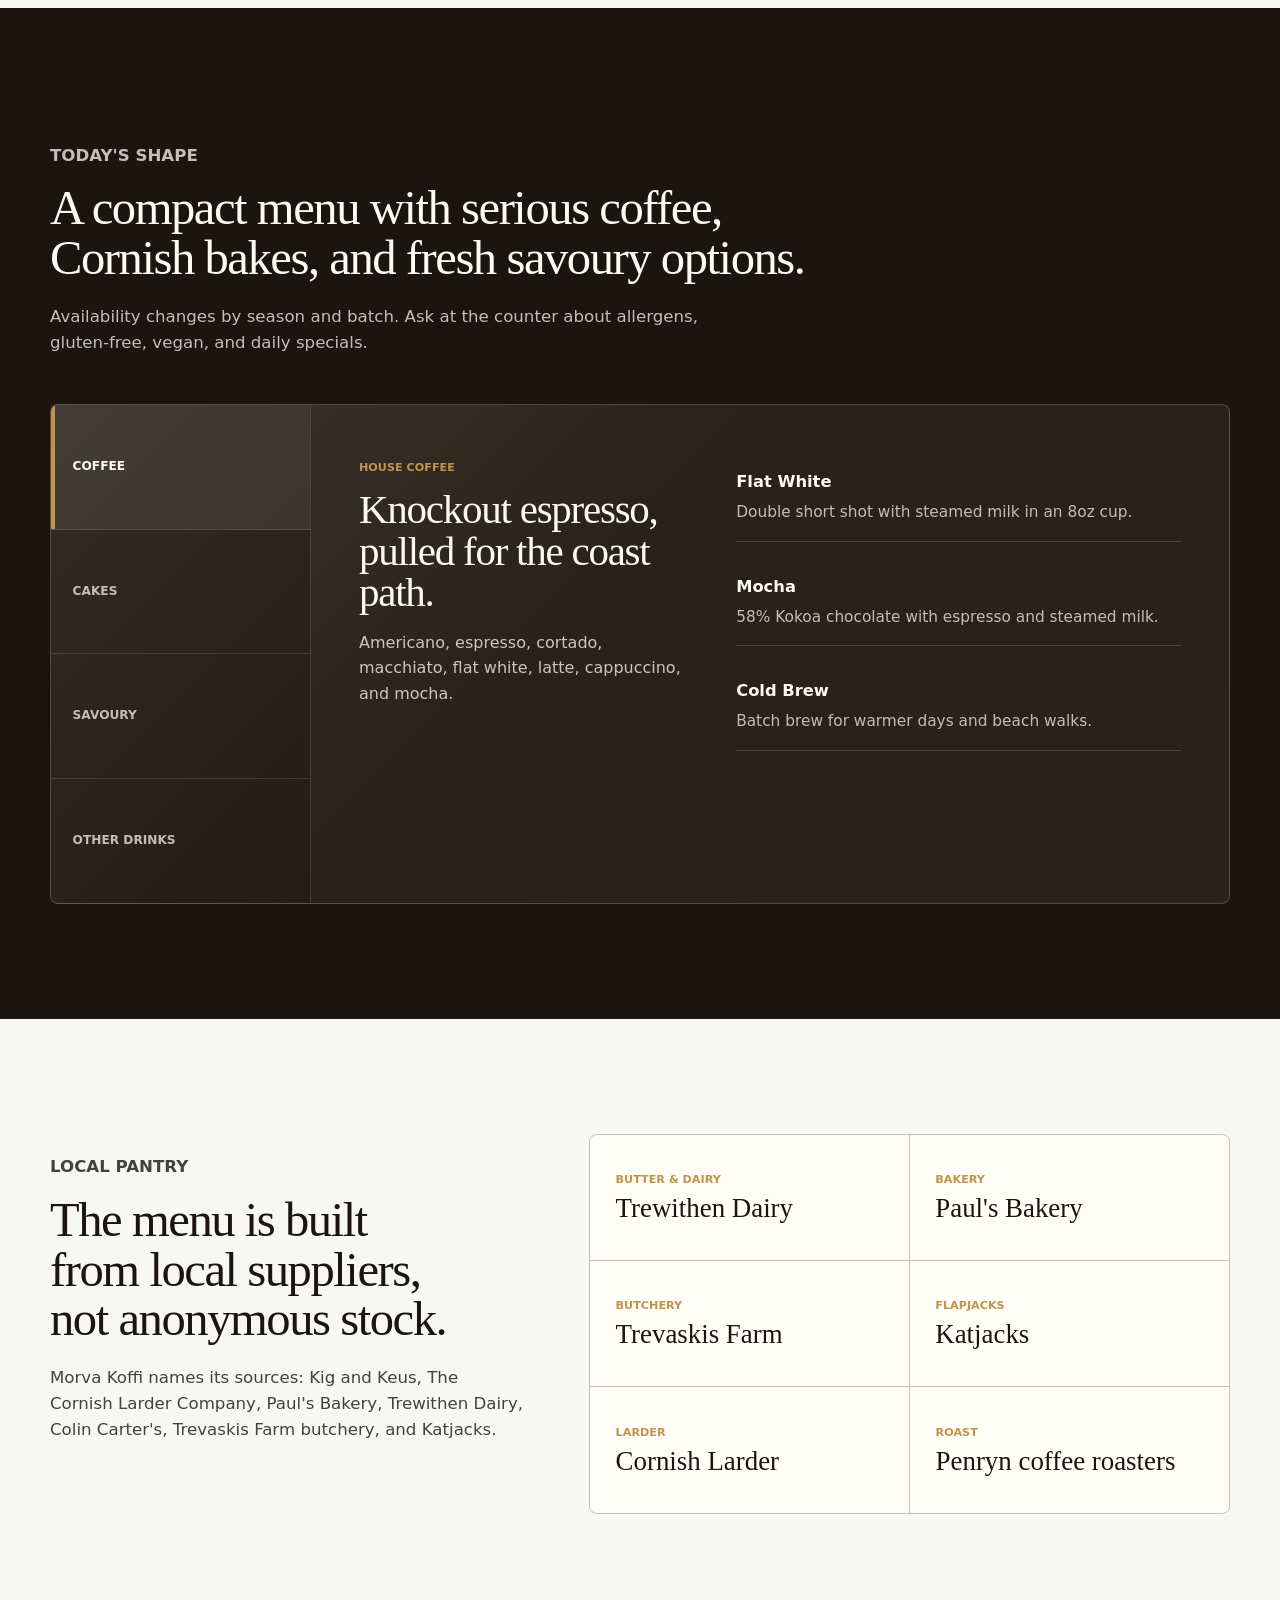
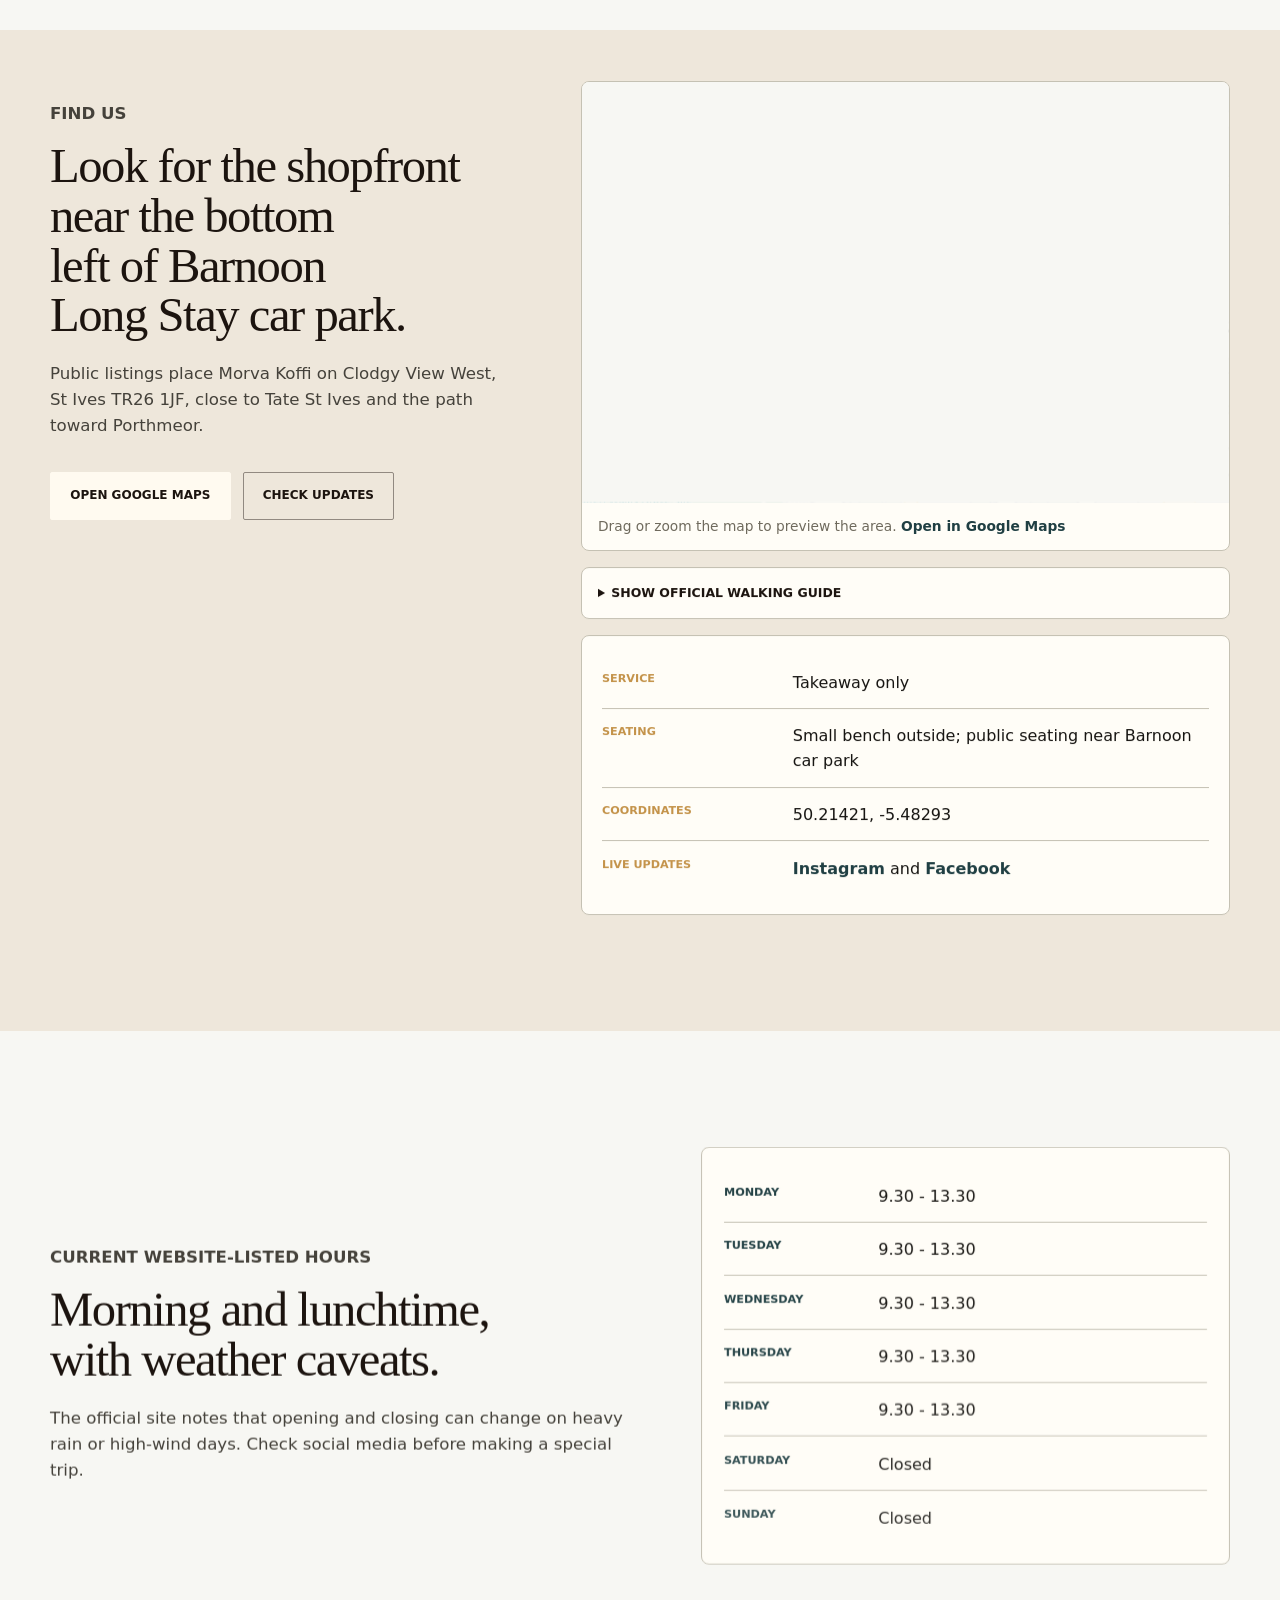
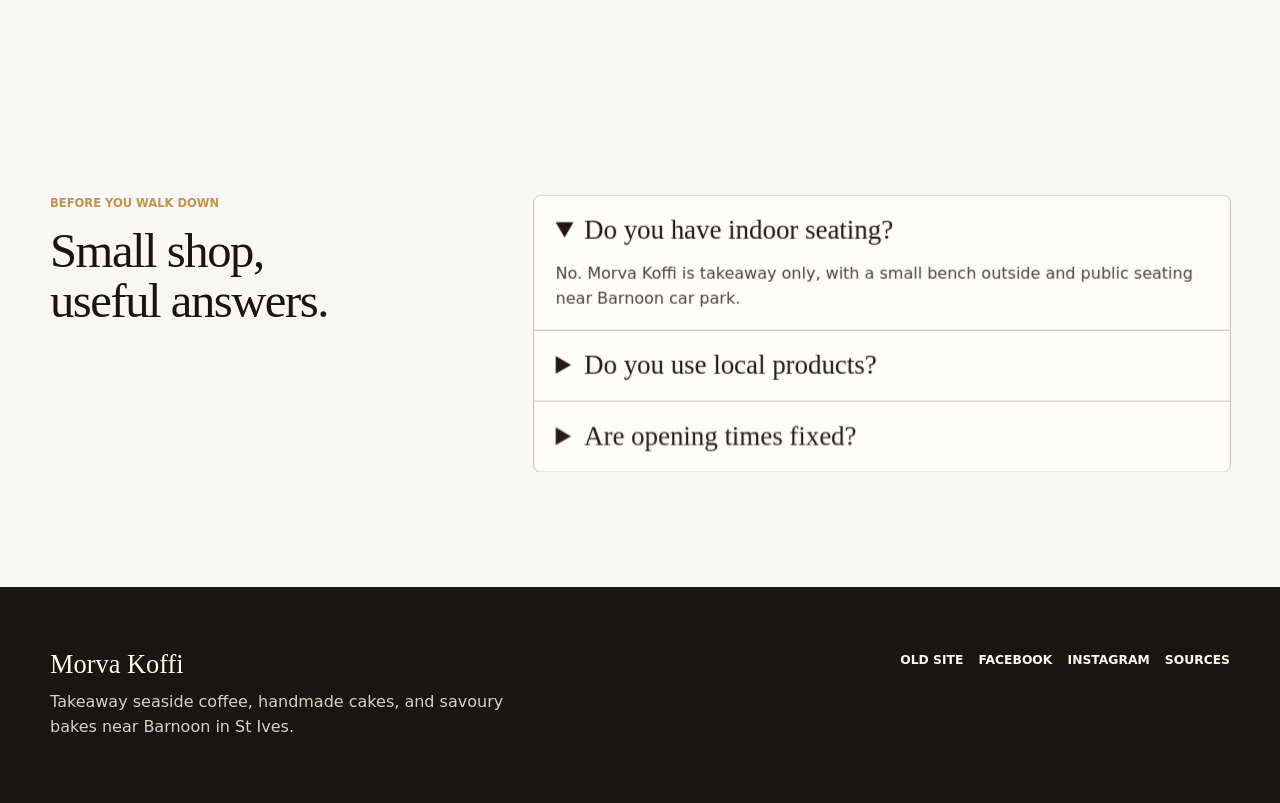
==== commit 2546b097: "Fix visit map layout and navigation" ====
--- a/index.html
+++ b/index.html
@@ -6,9 +6,9 @@
     <meta name="description" content="Morva Koffi is a takeaway seaside coffee shop near Barnoon Long Stay car park in St Ives, serving locally roasted coffee, homemade cakes, and savoury bakes.">
     <title>Morva Koffi | Seaside Coffee in St Ives</title>
     <link rel="preload" href="assets/morva-exterior-2025.jpg" as="image">
-    <link rel="stylesheet" href="styles.css">
+    <link rel="stylesheet" href="styles.css?v=20260707-visit-fix">
     <script src="vendor/gsap.min.js" defer></script>
-    <script src="script.js" defer></script>
+    <script src="script.js?v=20260707-visit-fix" defer></script>
   </head>
   <body>
     <a class="skip-link" href="#main-content">Skip to main content</a>
@@ -206,24 +206,30 @@
 
           <div class="visit-stack">
             <figure class="map-card motion-card" data-reveal>
-              <iframe
-                title="Interactive Google map preview for Morva Koffi in St Ives"
-                src="https://maps.google.com/maps?ll=50.21421,-5.48293&q=50.21421,-5.48293&z=17&output=embed"
-                loading="eager"
-                referrerpolicy="no-referrer-when-downgrade"
-              ></iframe>
+              <div class="map-embed">
+                <img class="map-fallback-image" src="assets/morva-find-us-map.png" alt="" width="799" height="526" aria-hidden="true">
+                <iframe
+                  data-map-frame
+                  title="Interactive Google map preview for Morva Koffi in St Ives"
+                  src="https://maps.google.com/maps?ll=50.21421,-5.48293&q=50.21421,-5.48293&z=17&output=embed"
+                  loading="eager"
+                  onload="this.classList.add('is-loaded')"
+                  referrerpolicy="no-referrer-when-downgrade"
+                ></iframe>
+              </div>
               <figcaption>
                 Drag or zoom the map to preview the area.
                 <a href="https://maps.app.goo.gl/NSTuSgnKxuoV4xEH7" target="_blank" rel="noopener">Open in Google Maps</a>
               </figcaption>
             </figure>
 
-            <figure class="route-card motion-card" data-reveal>
+            <details class="route-card motion-card" data-reveal>
+              <summary>Show official walking guide</summary>
               <a class="map-image-link" href="https://maps.app.goo.gl/NSTuSgnKxuoV4xEH7" target="_blank" rel="noopener" aria-label="Open Morva Koffi route guide in Google Maps">
                 <img src="assets/morva-find-us-map.png" alt="Morva Koffi location guide showing the route from Barnoon car park toward the cafe" width="799" height="526">
               </a>
-              <figcaption>Official walking guide from the Morva Koffi website.</figcaption>
-            </figure>
+              <p>Official walking guide from the Morva Koffi website.</p>
+            </details>
 
             <aside class="facts-card motion-card" data-reveal aria-label="Visit facts">
               <dl>
--- a/styles.css
+++ b/styles.css
@@ -28,7 +28,6 @@
 
 html {
   scroll-behavior: smooth;
-  scroll-padding-top: 96px;
 }
 
 body {
@@ -633,12 +632,13 @@
 }
 
 .visit-section {
-  padding: clamp(5.5rem, 9vw, 8.5rem) 0;
+  padding: clamp(2.25rem, 4vw, 3.25rem) 0 clamp(5.5rem, 9vw, 8.5rem);
   background: var(--nav);
 }
 
 .visit-layout {
   grid-template-columns: minmax(280px, 0.72fr) minmax(0, 1fr);
+  align-items: start;
 }
 
 .visit-stack {
@@ -657,23 +657,59 @@
   overflow: hidden;
 }
 
-.map-card iframe {
+.map-embed {
+  position: relative;
+  min-height: 340px;
+  height: min(56vw, 420px);
+  overflow: hidden;
+  background: var(--salt);
+}
+
+.map-card iframe,
+.map-fallback-image {
   display: block;
   width: 100%;
-  height: min(56vw, 420px);
-  min-height: 340px;
+  height: 100%;
+}
+
+.map-fallback-image {
+  object-fit: cover;
+  filter: saturate(0.96) contrast(0.98);
+}
+
+.map-card iframe {
+  position: absolute;
+  inset: 0;
   border: 0;
   background: var(--salt);
+  opacity: 0;
+  pointer-events: none;
+  transition: opacity 220ms var(--ease);
+}
+
+.map-card iframe.is-loaded {
+  opacity: 1;
+  pointer-events: auto;
 }
 
 .route-card img,
-.map-card img {
+.map-image-link img {
   width: 100%;
   max-height: 420px;
   object-fit: contain;
   background: var(--salt);
 }
 
+.route-card summary {
+  cursor: pointer;
+  padding: 0.95rem 1rem;
+  color: var(--coffee);
+  font-size: 0.78rem;
+  font-weight: 900;
+  letter-spacing: 0;
+  text-transform: uppercase;
+}
+
 .map-image-link {
   display: block;
   background: var(--salt);
@@ -690,15 +726,16 @@
 }
 
 .map-card figcaption,
-.route-card figcaption {
+.route-card p {
   padding: 0.8rem 1rem;
+  margin: 0;
   color: var(--muted);
   font-size: 0.86rem;
   border-top: 1px solid var(--line);
 }
 
 .map-card figcaption a,
-.route-card figcaption a {
+.route-card p a {
   color: var(--sea-deep);
   font-weight: 800;
 }
@@ -937,6 +974,10 @@
     position: absolute;
   }
 
+  section {
+    scroll-margin-top: 0;
+  }
+
   .hero {
     min-height: 100dvh;
     margin-top: 0;
@@ -1017,6 +1058,10 @@
     padding: 4.5rem 0;
   }
 
+  .visit-section {
+    padding-top: 2rem;
+  }
+
   .story-copy h2,
   .section-heading h2,
   .suppliers-copy h2,
@@ -1024,6 +1069,10 @@
   .hours-copy h2,
   .faq-heading h2 {
     font-size: clamp(2rem, 10vw, 3rem);
+  }
+
+  .visit-copy h2 {
+    font-size: clamp(2rem, 9.2vw, 2.7rem);
   }
 
   .menu-tabs {
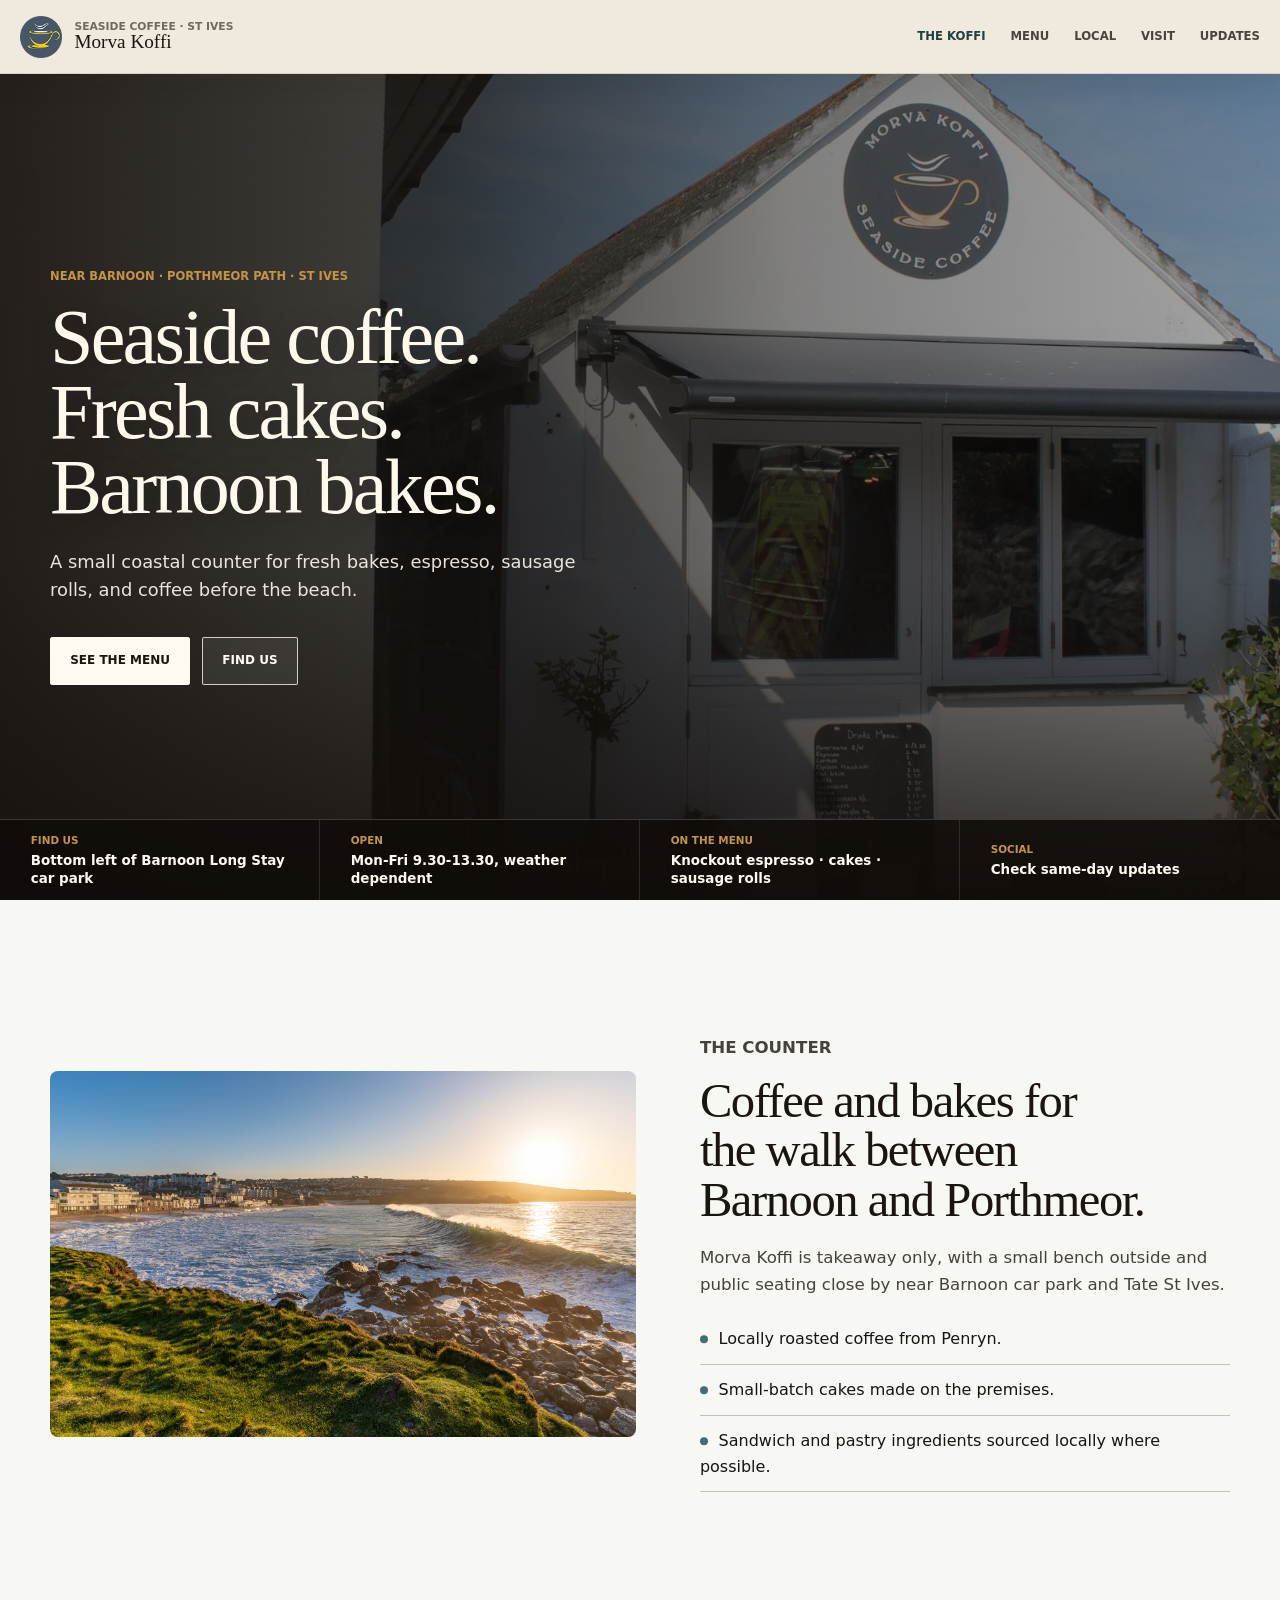
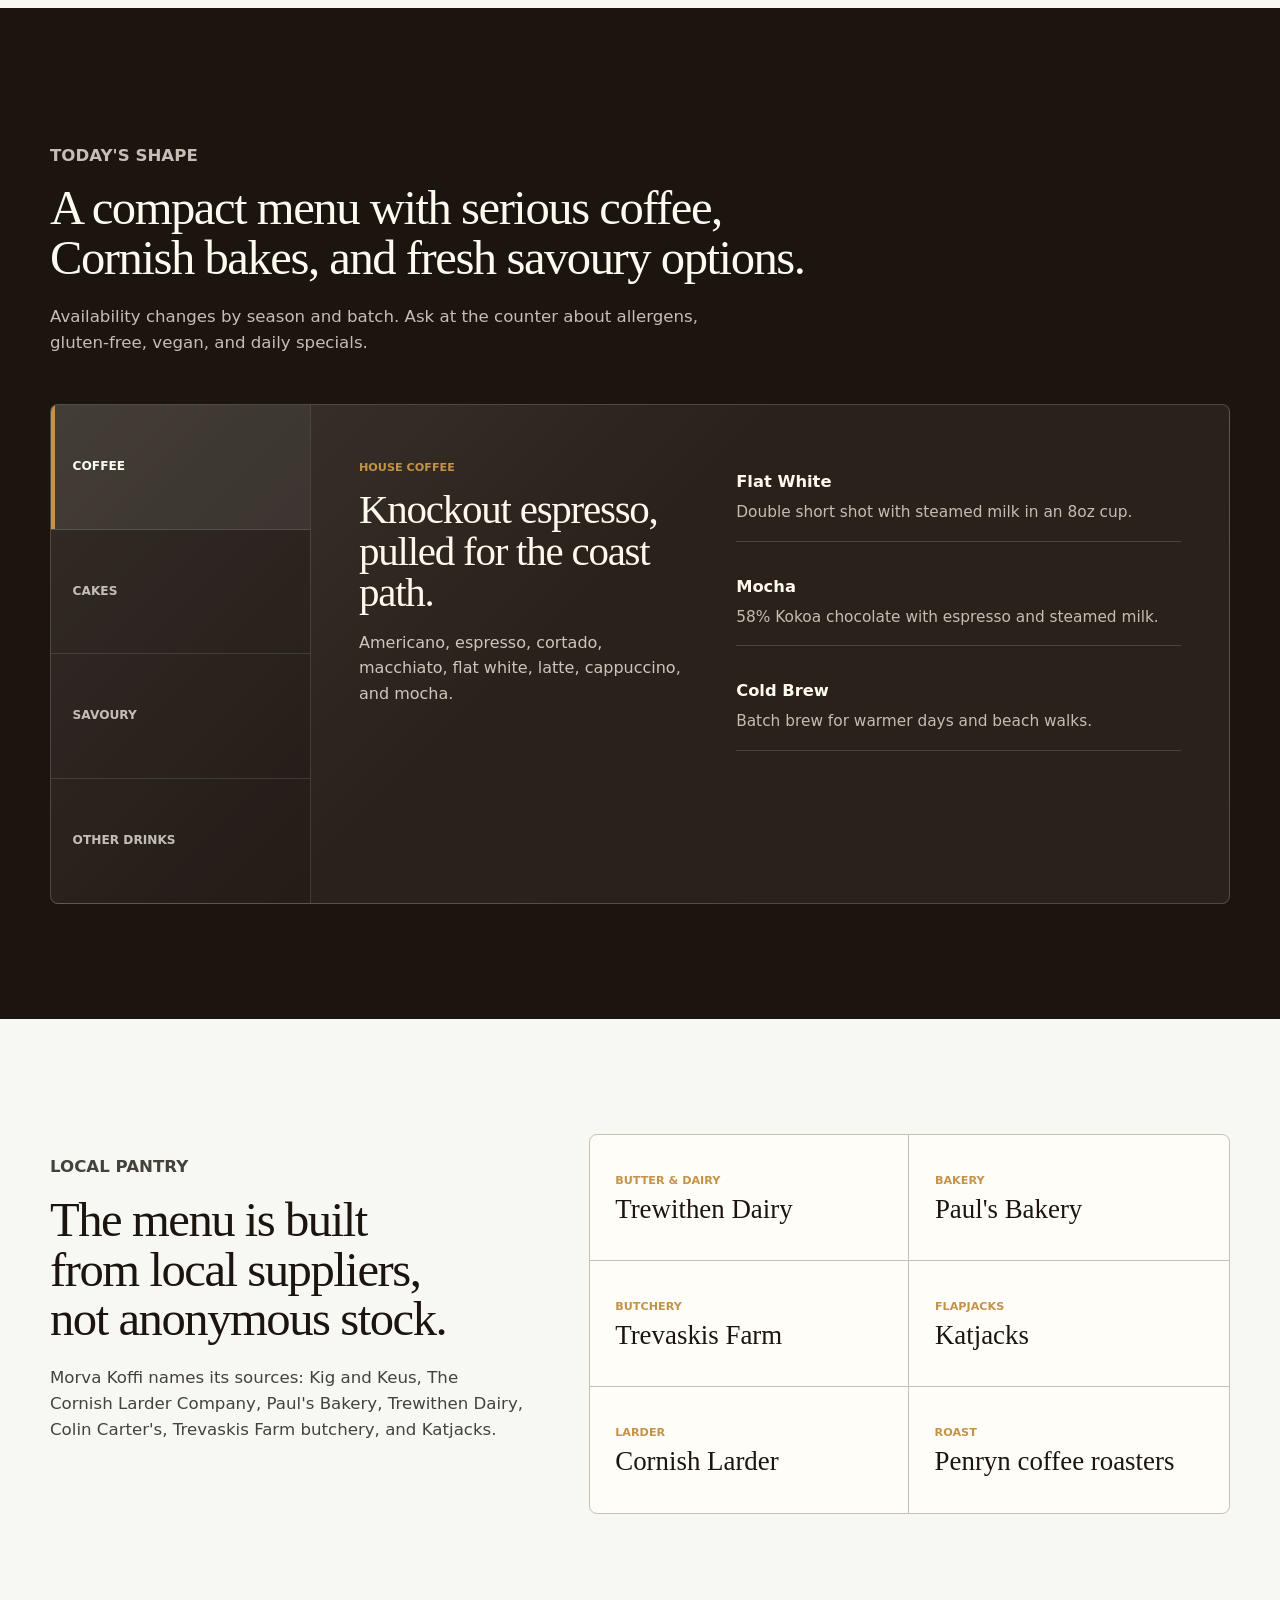
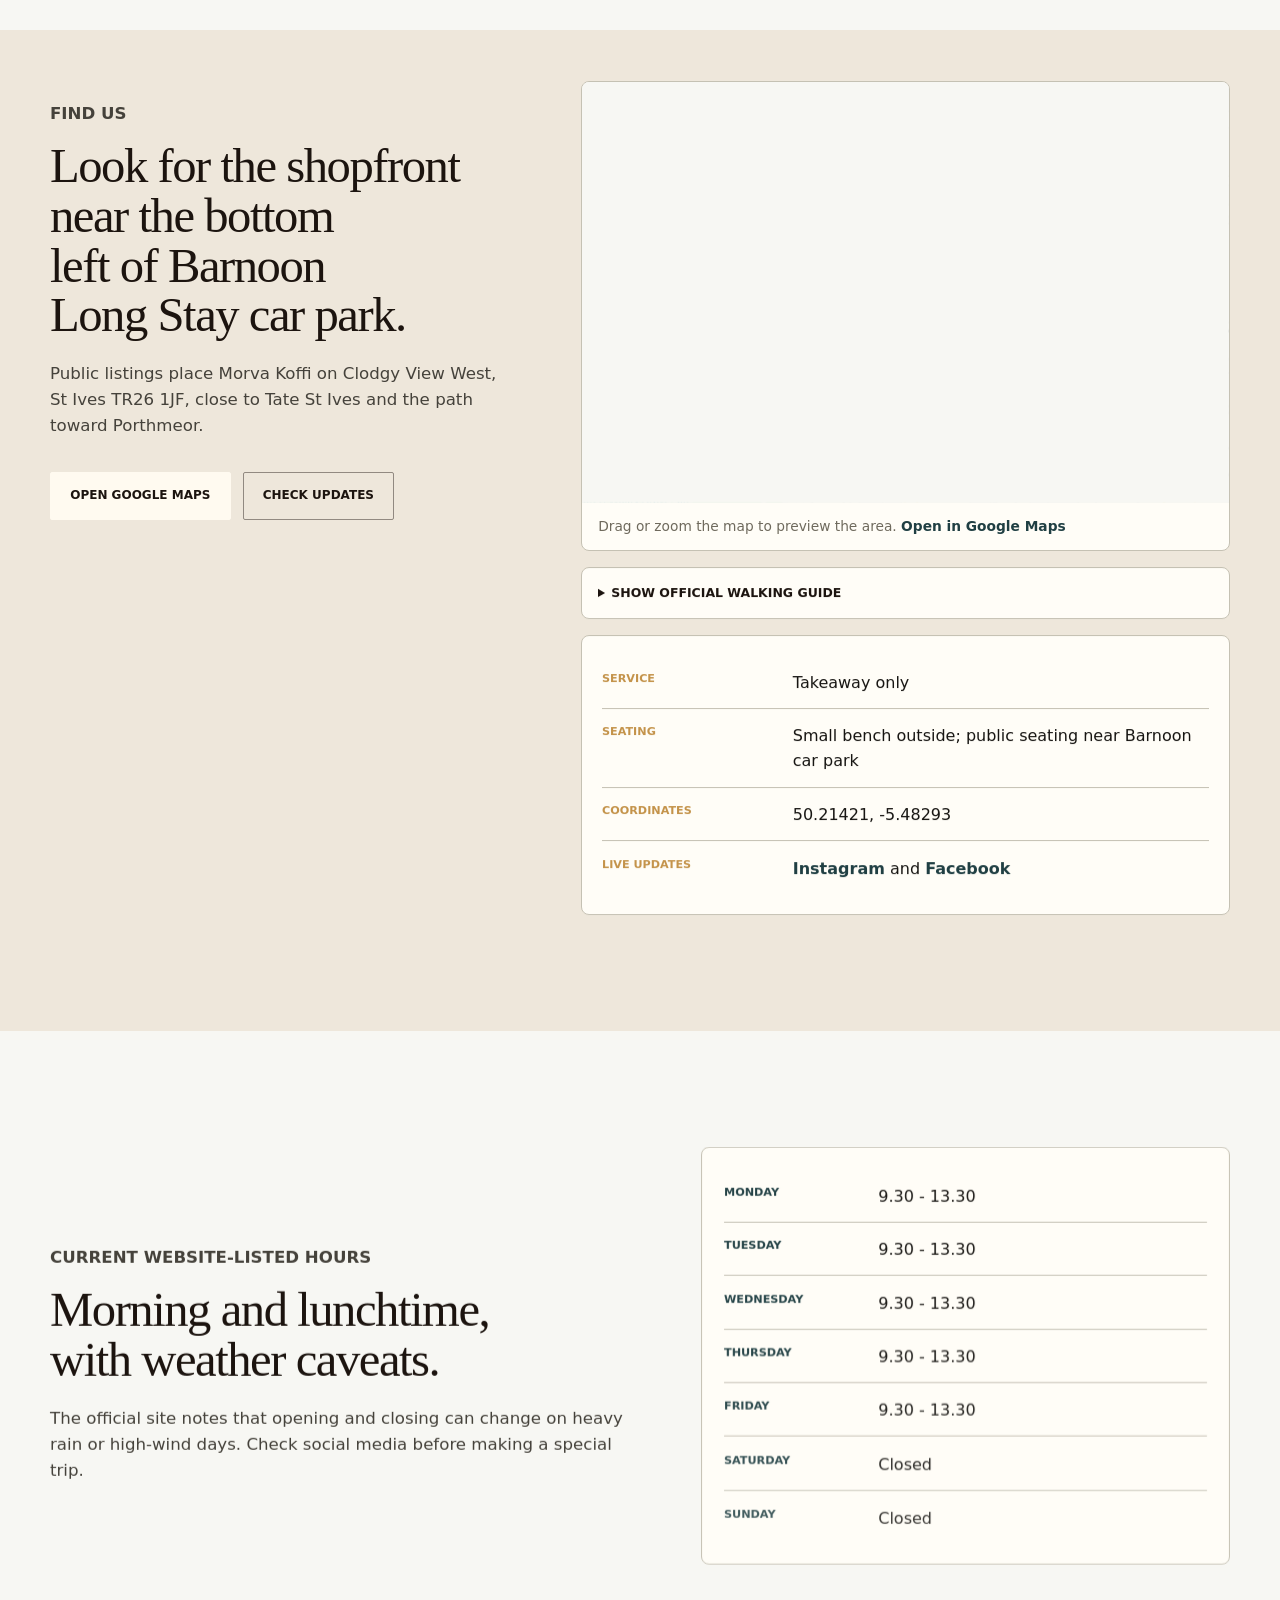
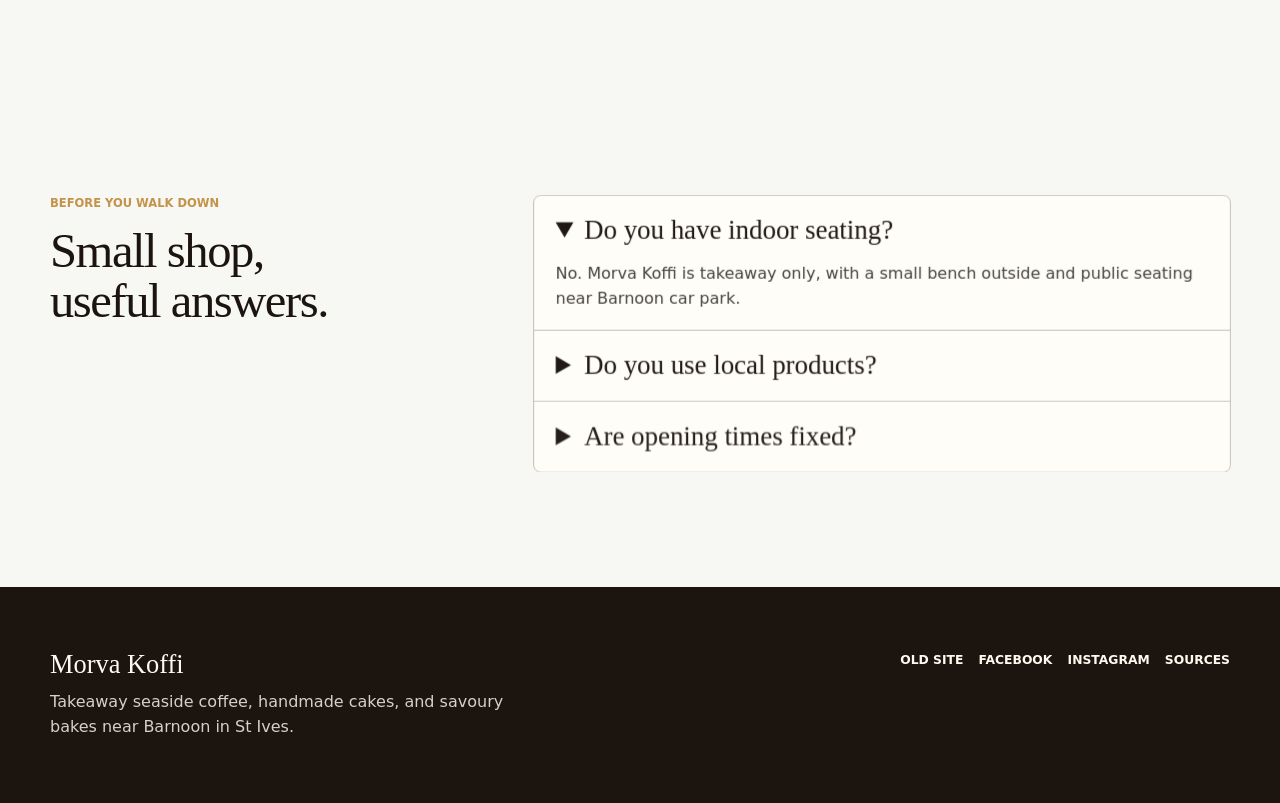
==== commit ef722c0c: "Add site favicon" ====
--- a/index.html
+++ b/index.html
@@ -5,6 +5,7 @@
     <meta name="viewport" content="width=device-width, initial-scale=1">
     <meta name="description" content="Morva Koffi is a takeaway seaside coffee shop near Barnoon Long Stay car park in St Ives, serving locally roasted coffee, homemade cakes, and savoury bakes.">
     <title>Morva Koffi | Seaside Coffee in St Ives</title>
+    <link rel="icon" type="image/png" href="assets/morva-logo-cup.png">
     <link rel="preload" href="assets/morva-exterior-2025.jpg" as="image">
     <link rel="stylesheet" href="styles.css?v=20260707-visit-fix">
     <script src="vendor/gsap.min.js" defer></script>
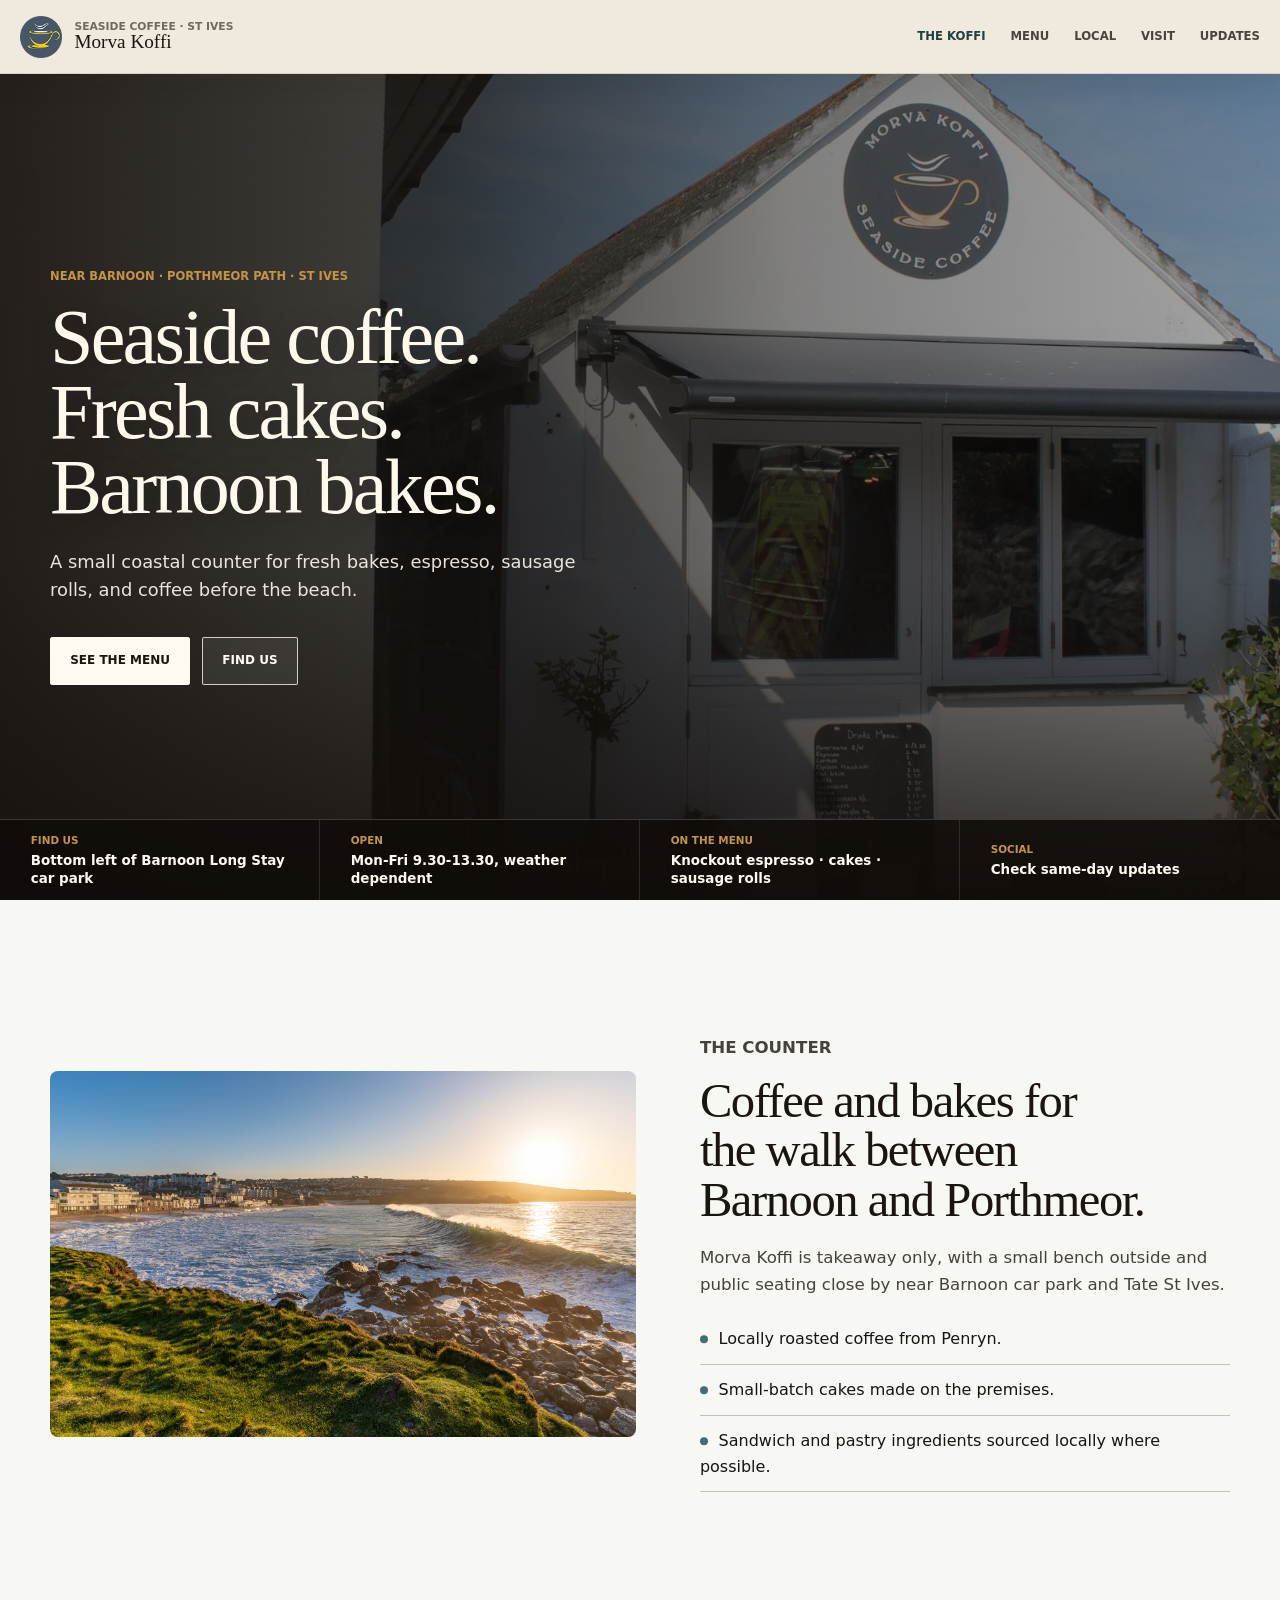
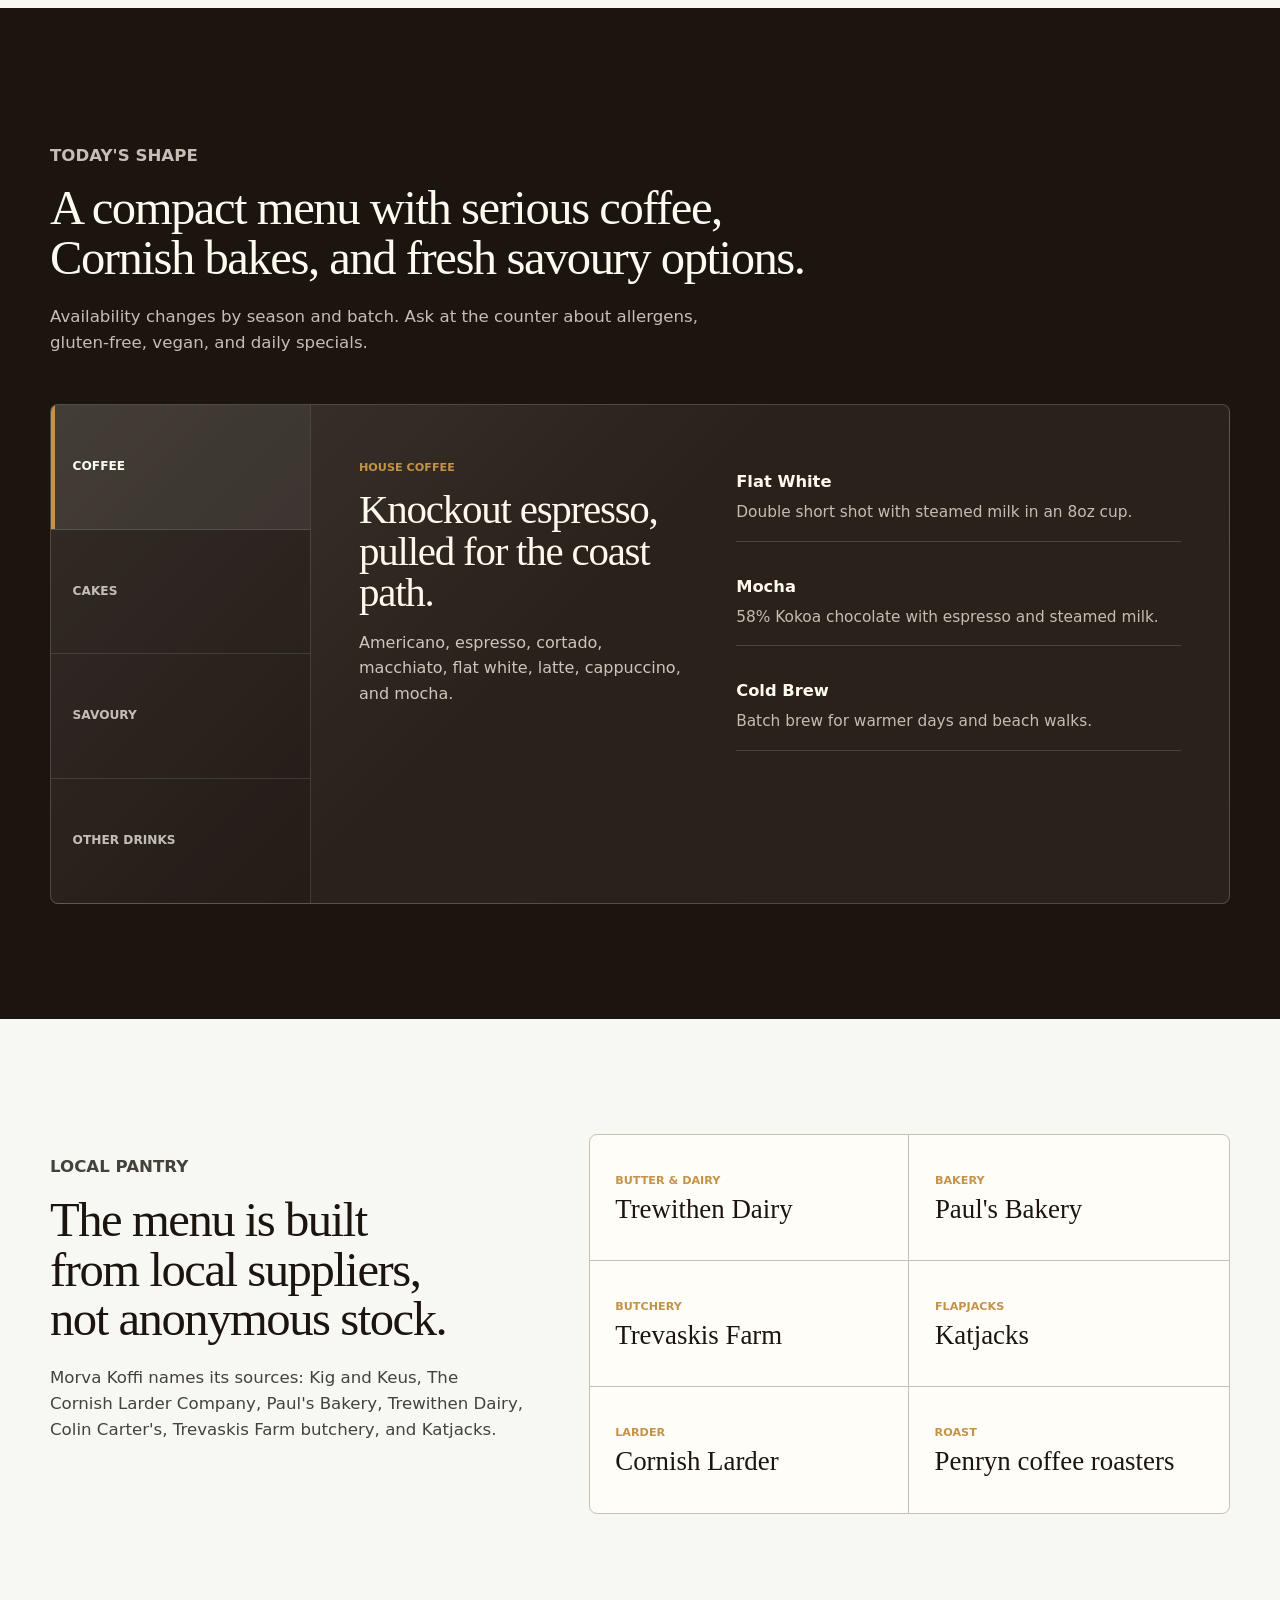
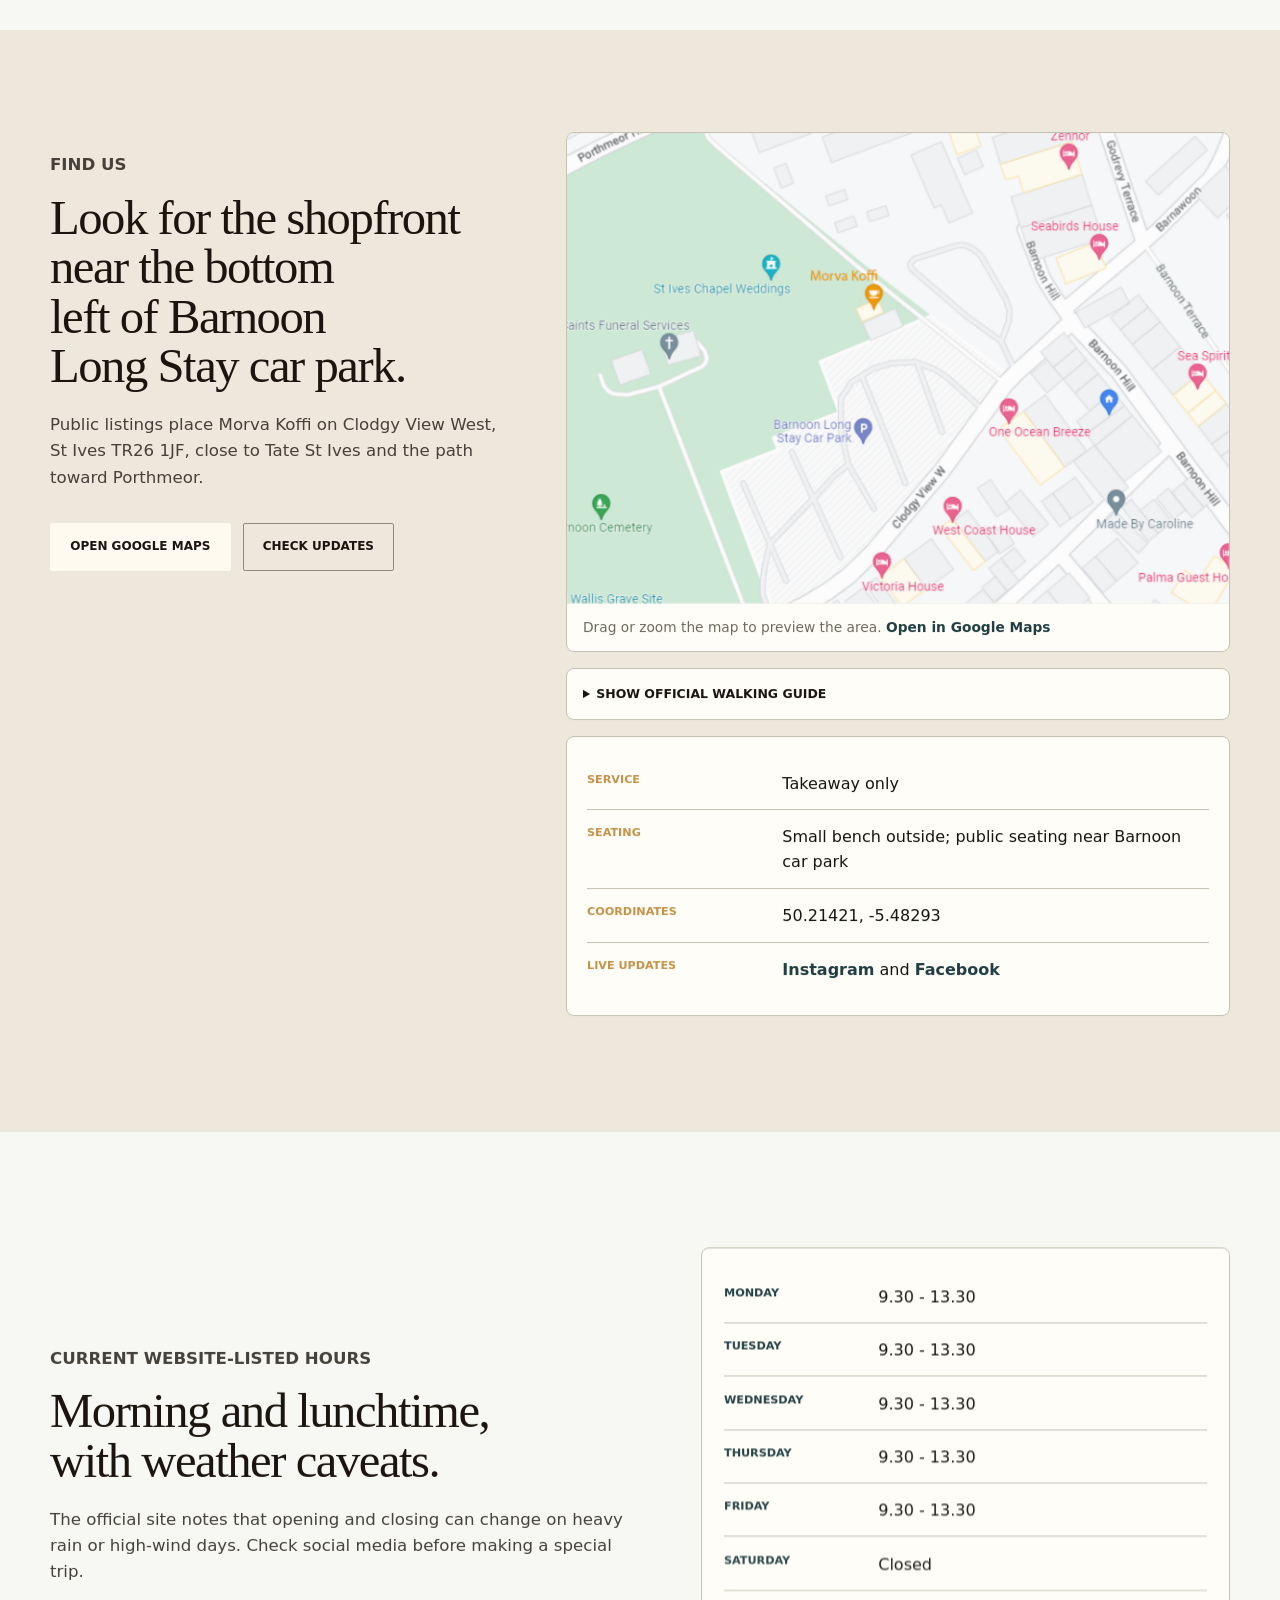
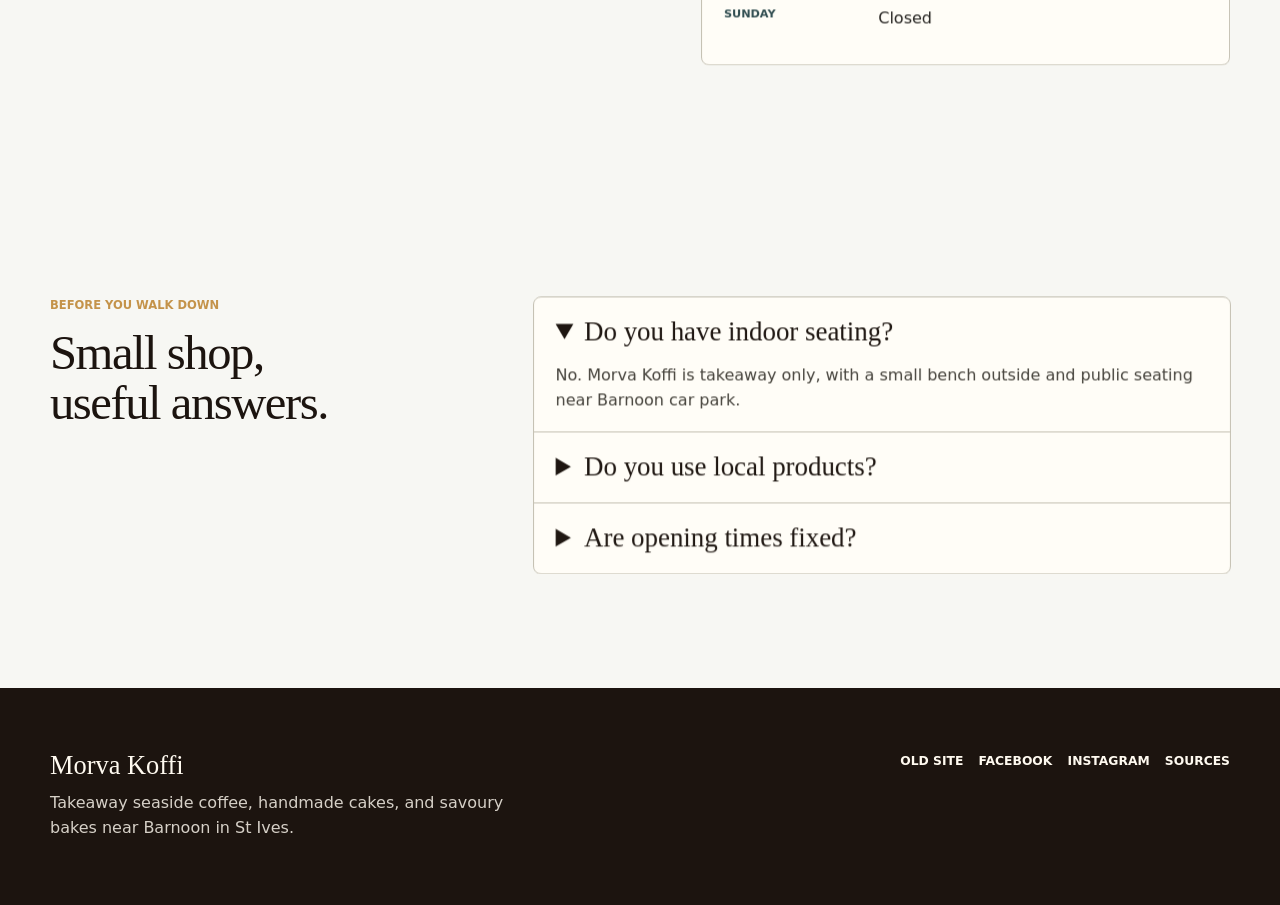
==== commit af7e298a: "Polish visit section and map interaction" ====
--- a/index.html
+++ b/index.html
@@ -7,9 +7,9 @@
     <title>Morva Koffi | Seaside Coffee in St Ives</title>
     <link rel="icon" type="image/png" href="assets/morva-logo-cup.png">
     <link rel="preload" href="assets/morva-exterior-2025.jpg" as="image">
-    <link rel="stylesheet" href="styles.css?v=20260707-visit-fix">
+    <link rel="stylesheet" href="styles.css?v=20260708-polish">
     <script src="vendor/gsap.min.js" defer></script>
-    <script src="script.js?v=20260707-visit-fix" defer></script>
+    <script src="script.js?v=20260708-polish" defer></script>
   </head>
   <body>
     <a class="skip-link" href="#main-content">Skip to main content</a>
@@ -226,10 +226,10 @@
 
             <details class="route-card motion-card" data-reveal>
               <summary>Show official walking guide</summary>
-              <a class="map-image-link" href="https://maps.app.goo.gl/NSTuSgnKxuoV4xEH7" target="_blank" rel="noopener" aria-label="Open Morva Koffi route guide in Google Maps">
-                <img src="assets/morva-find-us-map.png" alt="Morva Koffi location guide showing the route from Barnoon car park toward the cafe" width="799" height="526">
-              </a>
-              <p>Official walking guide from the Morva Koffi website.</p>
+              <p>
+                From Barnoon Long Stay car park, look toward the lower-left edge of the car park and the path toward Porthmeor.
+                <a href="https://maps.app.goo.gl/NSTuSgnKxuoV4xEH7" target="_blank" rel="noopener">Open the route in Google Maps</a>.
+              </p>
             </details>
 
             <aside class="facts-card motion-card" data-reveal aria-label="Visit facts">
--- a/styles.css
+++ b/styles.css
@@ -632,12 +632,15 @@
 }
 
 .visit-section {
-  padding: clamp(2.25rem, 4vw, 3.25rem) 0 clamp(5.5rem, 9vw, 8.5rem);
+  min-height: calc(100dvh - 74px);
+  padding: clamp(4rem, 8vw, 7rem) 0 clamp(5.5rem, 9vw, 8.5rem);
   background: var(--nav);
+  display: grid;
+  align-items: center;
 }
 
 .visit-layout {
-  grid-template-columns: minmax(280px, 0.72fr) minmax(0, 1fr);
+  grid-template-columns: minmax(280px, 0.68fr) minmax(0, 1fr);
   align-items: start;
 }
 
@@ -659,8 +662,8 @@
 
 .map-embed {
   position: relative;
-  min-height: 340px;
-  height: min(56vw, 420px);
+  min-height: 360px;
+  height: min(56vw, 470px);
   overflow: hidden;
   background: var(--salt);
 }
@@ -681,23 +684,9 @@
   position: absolute;
   inset: 0;
   border: 0;
-  background: var(--salt);
-  opacity: 0;
-  pointer-events: none;
-  transition: opacity 220ms var(--ease);
-}
-
-.map-card iframe.is-loaded {
   opacity: 1;
   pointer-events: auto;
-}
-
-.route-card img,
-.map-image-link img {
-  width: 100%;
-  max-height: 420px;
-  object-fit: contain;
-  background: var(--salt);
+  background: transparent;
 }
 
 .route-card summary {
@@ -710,21 +699,6 @@
   text-transform: uppercase;
 }
 
-.map-image-link {
-  display: block;
-  background: var(--salt);
-}
-
-.map-image-link img {
-  transition: filter 180ms var(--ease), transform 180ms var(--ease);
-}
-
-.map-image-link:hover img,
-.map-image-link:focus-visible img {
-  filter: saturate(1.05) contrast(1.04);
-  transform: scale(1.01);
-}
-
 .map-card figcaption,
 .route-card p {
   padding: 0.8rem 1rem;
@@ -865,7 +839,7 @@
   opacity: 1;
 }
 
-.motion-ready [data-reveal] {
+.motion-ready [data-reveal].is-prepared {
   opacity: 0;
 }
 
@@ -966,6 +940,10 @@
 
   .menu-panel {
     grid-template-columns: 1fr;
+  }
+
+  .visit-section {
+    min-height: auto;
   }
 }
 
@@ -1059,7 +1037,7 @@
   }
 
   .visit-section {
-    padding-top: 2rem;
+    padding-top: 3rem;
   }
 
   .story-copy h2,
@@ -1114,6 +1092,11 @@
 
   .site-footer nav {
     justify-content: start;
+  }
+
+  .map-embed {
+    min-height: 280px;
+    height: 72vw;
   }
 }
 
@@ -1127,7 +1110,8 @@
     transition-duration: 0.001ms !important;
   }
 
-  .motion-ready [data-reveal] {
+  .motion-ready [data-reveal],
+  .motion-ready [data-reveal].is-prepared {
     opacity: 1;
   }
 }
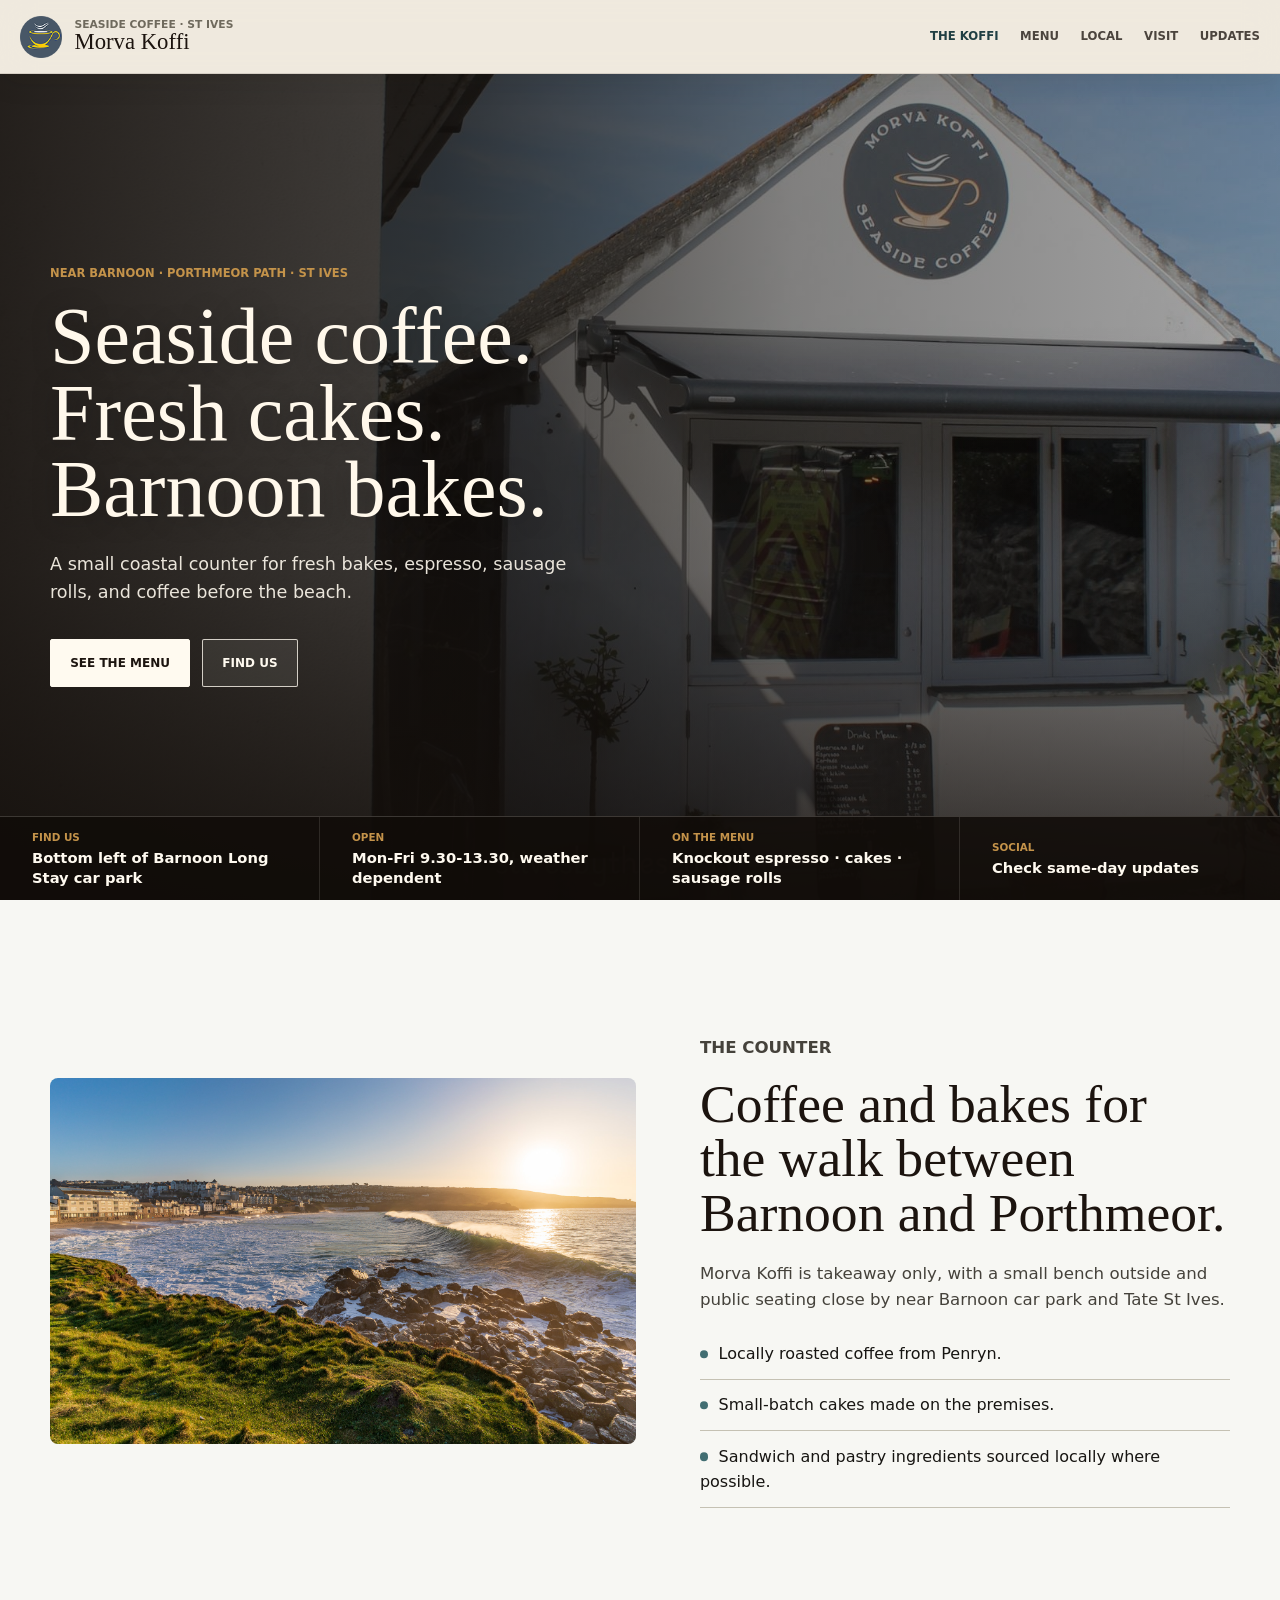
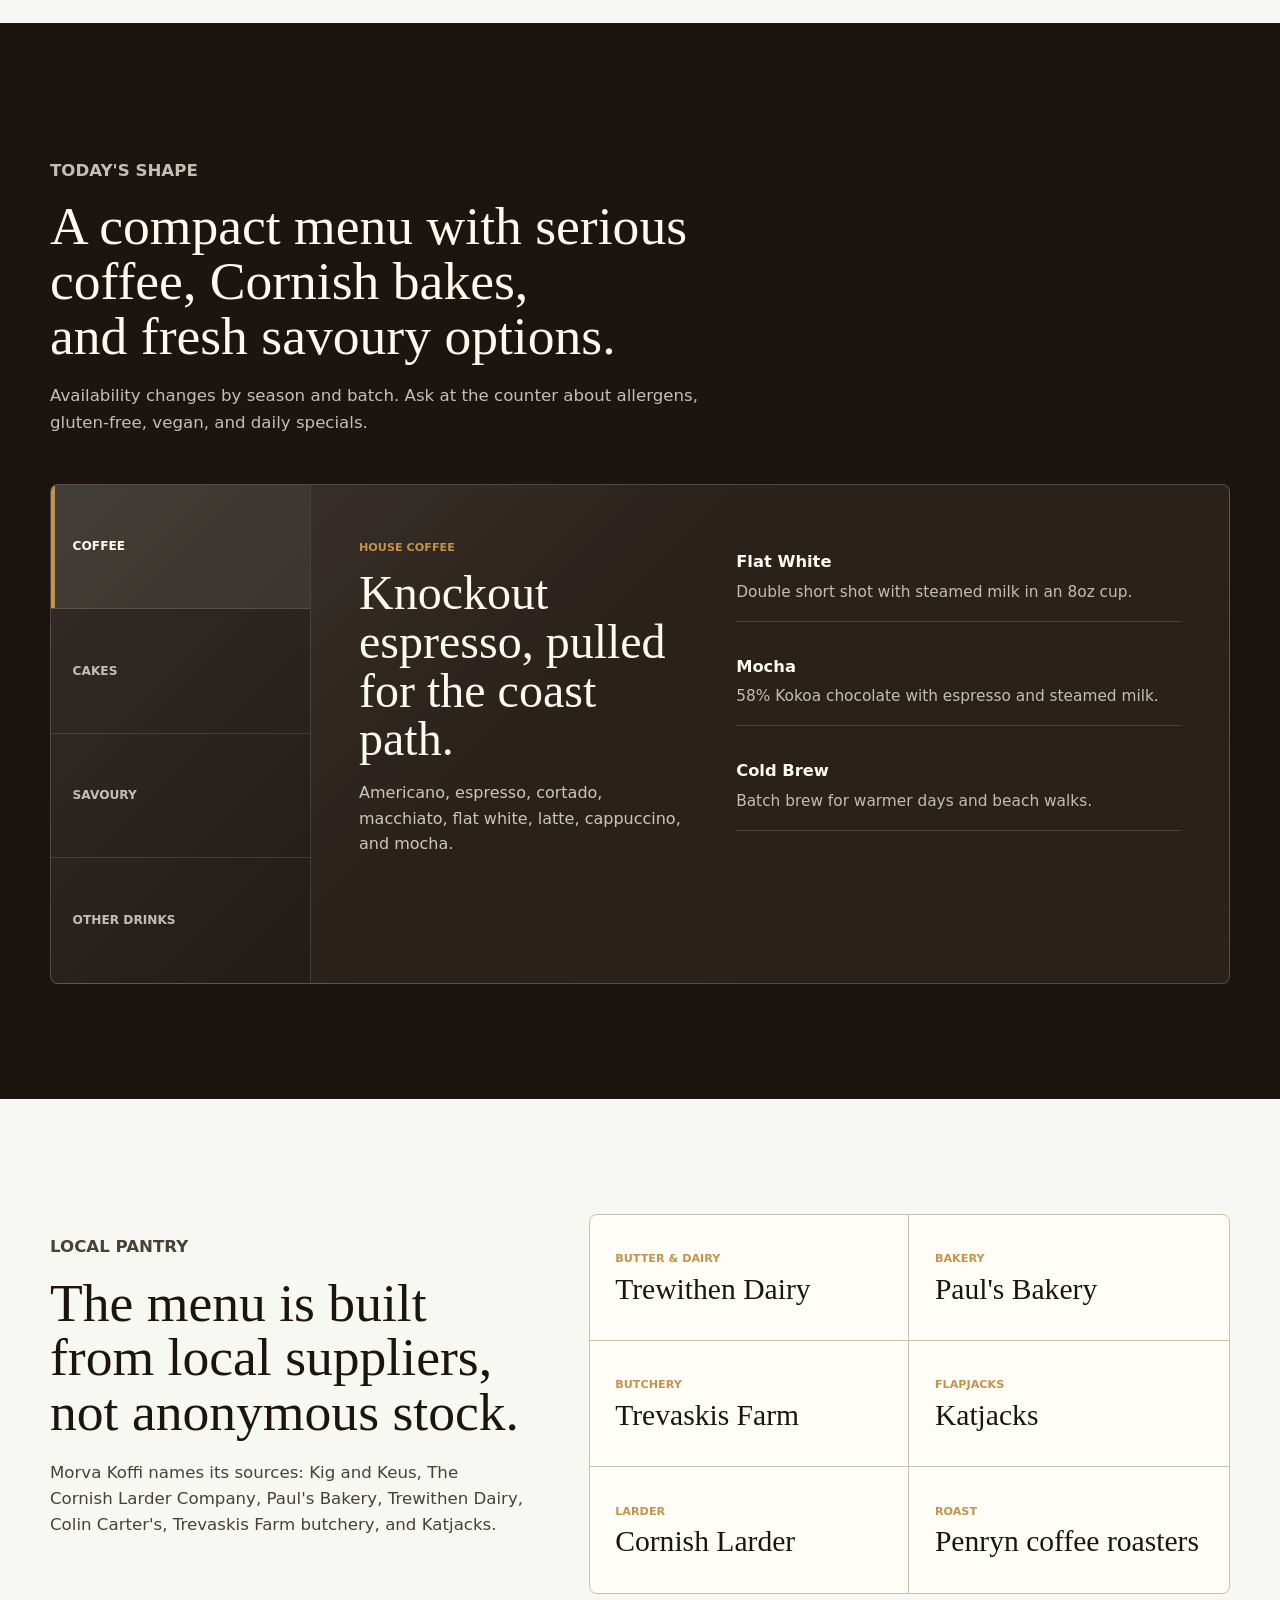
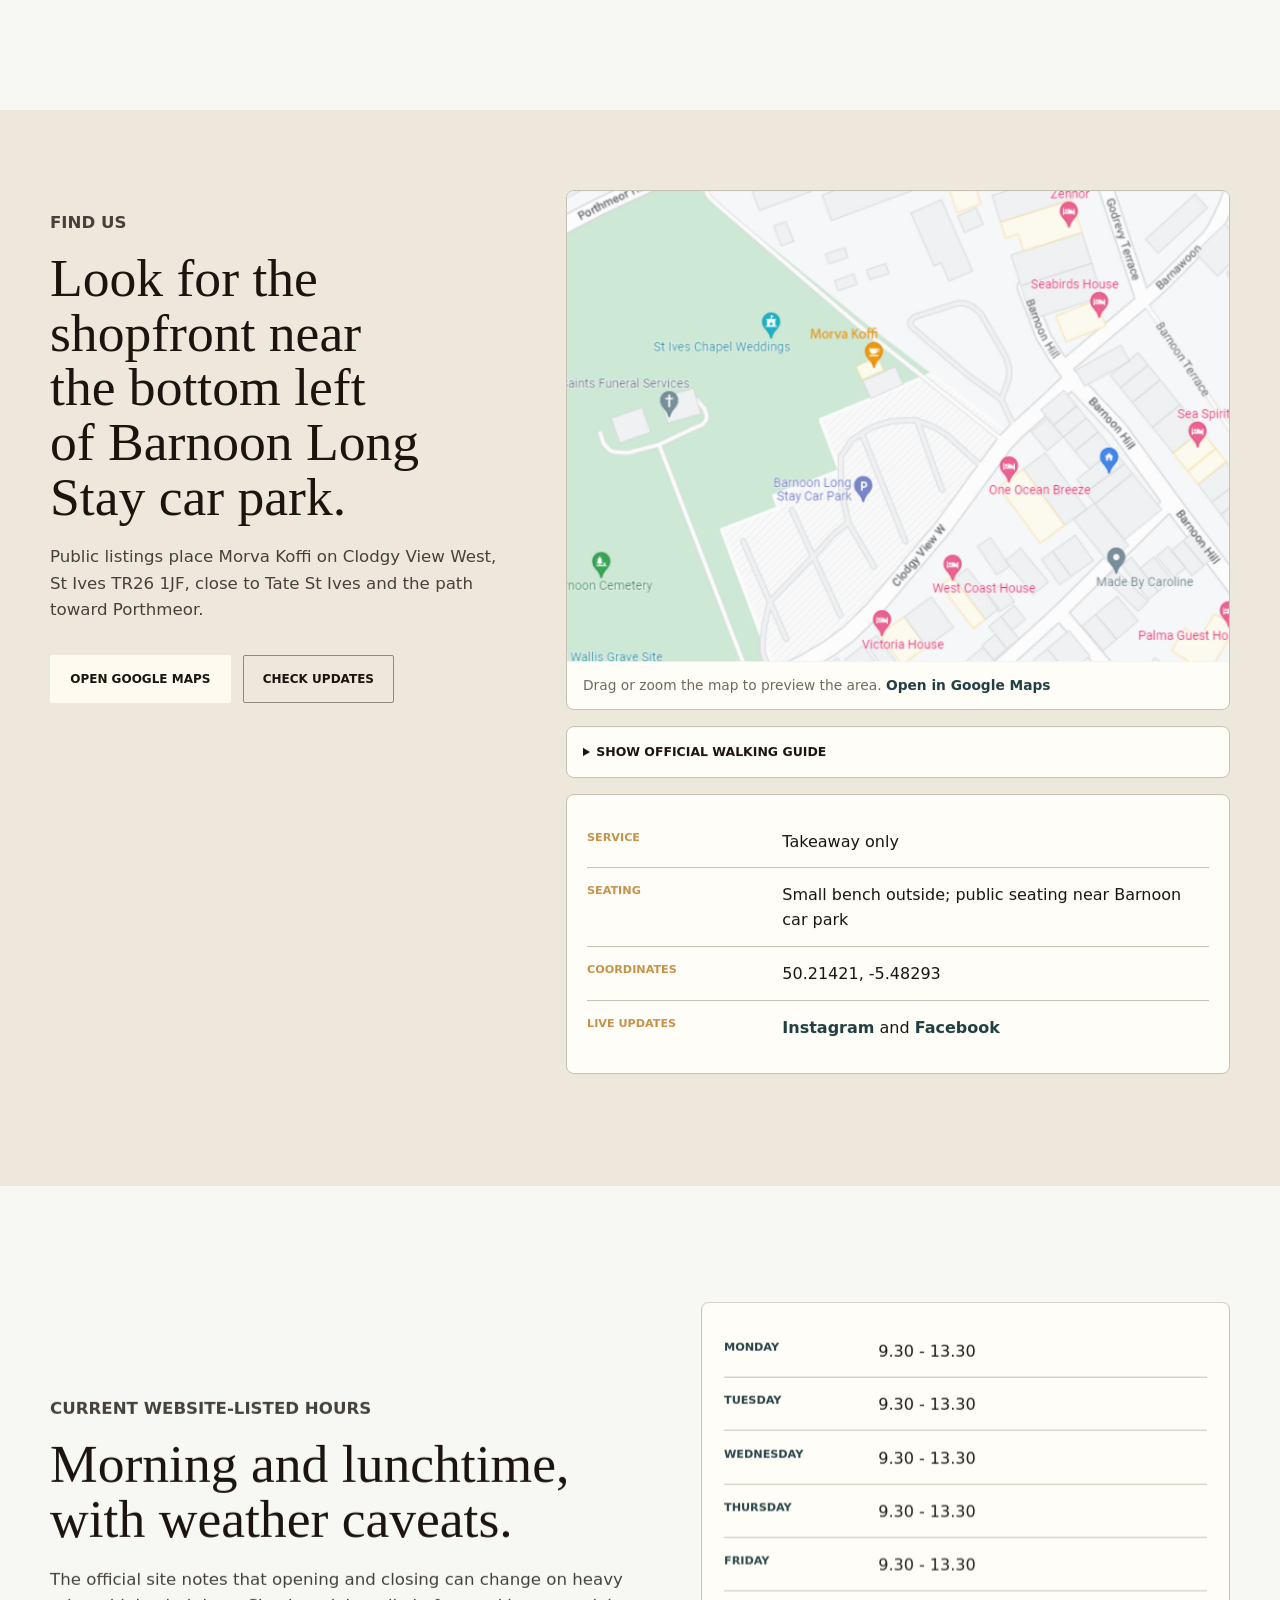
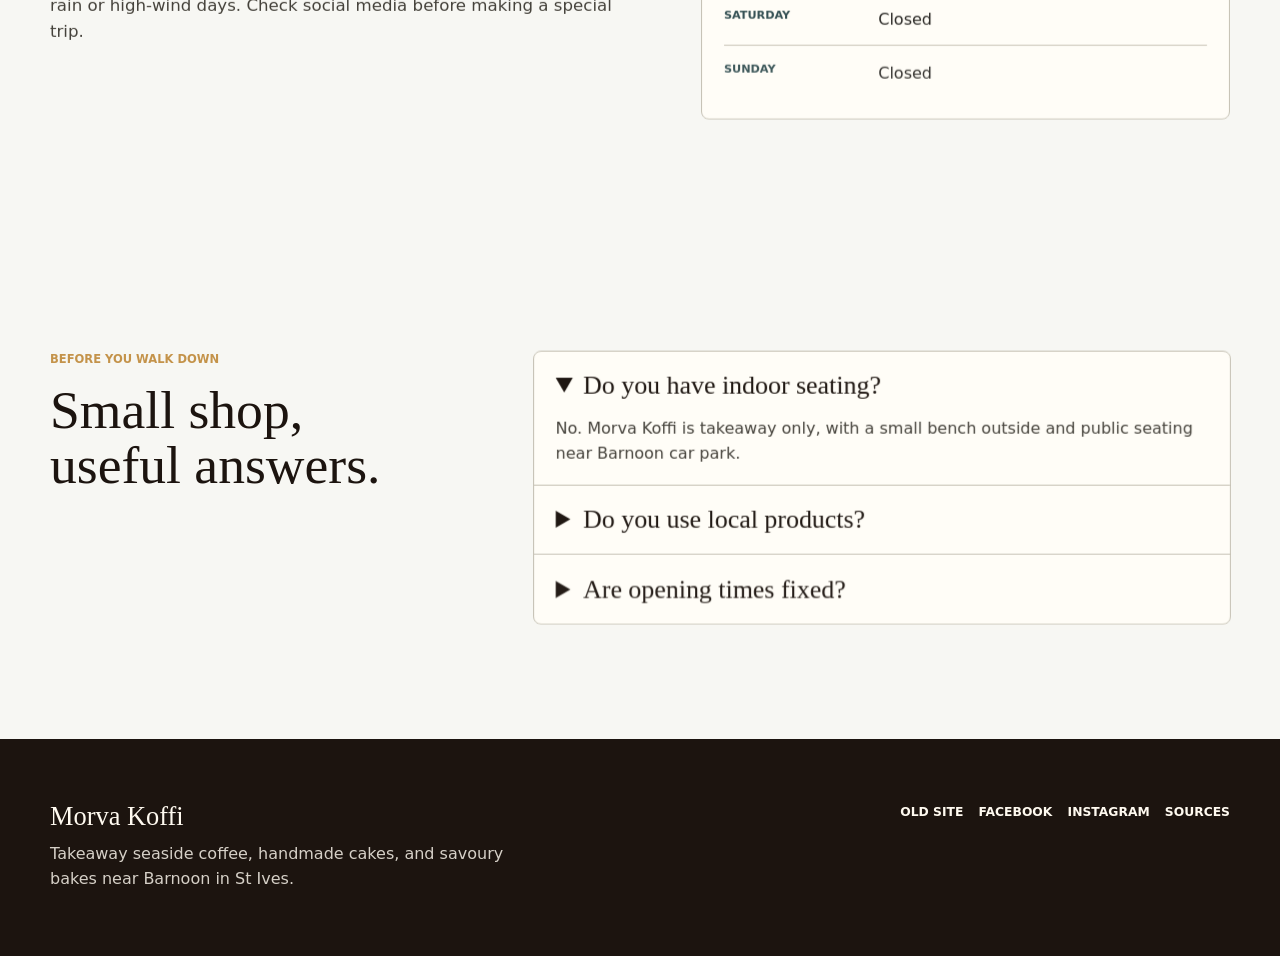
==== commit 63e0a8cb: "Fix map embed and responsive polish" ====
--- a/index.html
+++ b/index.html
@@ -4,12 +4,15 @@
     <meta charset="utf-8">
     <meta name="viewport" content="width=device-width, initial-scale=1">
     <meta name="description" content="Morva Koffi is a takeaway seaside coffee shop near Barnoon Long Stay car park in St Ives, serving locally roasted coffee, homemade cakes, and savoury bakes.">
+    <meta property="og:title" content="Morva Koffi | Seaside Coffee in St Ives">
+    <meta property="og:description" content="Takeaway seaside coffee, handmade cakes, and savoury bakes near Barnoon Long Stay car park in St Ives.">
+    <meta property="og:image" content="https://vyvyc.github.io/Morva-Koffi/assets/morva-exterior-2025.jpg">
     <title>Morva Koffi | Seaside Coffee in St Ives</title>
     <link rel="icon" type="image/png" href="assets/morva-logo-cup.png">
     <link rel="preload" href="assets/morva-exterior-2025.jpg" as="image">
-    <link rel="stylesheet" href="styles.css?v=20260708-polish">
+    <link rel="stylesheet" href="styles.css?v=20260708-mapfix">
     <script src="vendor/gsap.min.js" defer></script>
-    <script src="script.js?v=20260708-polish" defer></script>
+    <script src="script.js?v=20260708-mapfix" defer></script>
   </head>
   <body>
     <a class="skip-link" href="#main-content">Skip to main content</a>
@@ -200,7 +203,7 @@
               Public listings place Morva Koffi on Clodgy View West, St Ives TR26 1JF, close to Tate St Ives and the path toward Porthmeor.
             </p>
             <div class="visit-actions">
-              <a class="button primary" href="https://maps.app.goo.gl/NSTuSgnKxuoV4xEH7" target="_blank" rel="noopener">Open Google Maps</a>
+              <a class="button primary" href="https://www.google.com/maps/search/?api=1&amp;query=50.21421%2C-5.48293" target="_blank" rel="noopener">Open Google Maps</a>
               <a class="button tertiary" href="https://www.facebook.com/morvakoffi" target="_blank" rel="noopener">Check updates</a>
             </div>
           </div>
@@ -212,15 +215,14 @@
                 <iframe
                   data-map-frame
                   title="Interactive Google map preview for Morva Koffi in St Ives"
-                  src="https://maps.google.com/maps?ll=50.21421,-5.48293&q=50.21421,-5.48293&z=17&output=embed"
-                  loading="eager"
-                  onload="this.classList.add('is-loaded')"
+                  src="https://www.google.com/maps/embed?origin=mfe&amp;pb=!1m12!1m8!1m3!1d2553.1610206042033!2d-5.48293!3d50.21421!3m2!1i1024!2i768!4f13.1!2m1!1s50.21421,-5.48293!6i17"
+                  loading="lazy"
                   referrerpolicy="no-referrer-when-downgrade"
                 ></iframe>
               </div>
               <figcaption>
                 Drag or zoom the map to preview the area.
-                <a href="https://maps.app.goo.gl/NSTuSgnKxuoV4xEH7" target="_blank" rel="noopener">Open in Google Maps</a>
+                <a href="https://www.google.com/maps/search/?api=1&amp;query=50.21421%2C-5.48293" target="_blank" rel="noopener">Open in Google Maps</a>
               </figcaption>
             </figure>
 
@@ -228,7 +230,7 @@
               <summary>Show official walking guide</summary>
               <p>
                 From Barnoon Long Stay car park, look toward the lower-left edge of the car park and the path toward Porthmeor.
-                <a href="https://maps.app.goo.gl/NSTuSgnKxuoV4xEH7" target="_blank" rel="noopener">Open the route in Google Maps</a>.
+                <a href="https://www.google.com/maps/search/?api=1&amp;query=50.21421%2C-5.48293" target="_blank" rel="noopener">Open the route in Google Maps</a>.
               </p>
             </details>
 
--- a/styles.css
+++ b/styles.css
@@ -150,14 +150,14 @@
 .brand-name {
   color: var(--coffee);
   font-family: var(--display);
-  font-size: clamp(1.18rem, 1.5vw, 1.55rem);
+  font-size: 1.42rem;
   line-height: 1.05;
 }
 
 .site-nav ul {
   display: flex;
   align-items: center;
-  gap: clamp(0.85rem, 2vw, 1.55rem);
+  gap: 1.35rem;
   list-style: none;
   margin: 0;
   padding: 0;
@@ -251,9 +251,9 @@
   max-width: 690px;
   color: #fff8eb;
   font-family: var(--display);
-  font-size: clamp(3.05rem, 6.1vw, 5.25rem);
+  font-size: 5rem;
   font-weight: 400;
-  letter-spacing: -0.035em;
+  letter-spacing: 0;
   line-height: 0.96;
   text-wrap: balance;
   text-shadow: 0 2px 26px rgb(0 0 0 / 0.28);
@@ -263,7 +263,7 @@
   max-width: 540px;
   margin-top: 1.45rem;
   color: rgb(255 250 238 / 0.9);
-  font-size: clamp(1rem, 1.4vw, 1.14rem);
+  font-size: 1.1rem;
 }
 
 .hero-actions,
@@ -336,7 +336,7 @@
   display: grid;
   align-content: center;
   gap: 0.2rem;
-  padding: 0.75rem clamp(0.9rem, 2.4vw, 2.4rem);
+  padding: 0.75rem 2rem;
   border-right: 1px solid rgb(255 250 240 / 0.12);
   transition: background 180ms var(--ease);
 }
@@ -359,7 +359,7 @@
 
 .hero-strip strong {
   color: #fffaf0;
-  font-size: clamp(0.76rem, 1.05vw, 0.95rem);
+  font-size: 0.92rem;
   font-weight: 650;
   line-height: 1.35;
 }
@@ -407,9 +407,9 @@
 .faq-heading h2 {
   color: var(--coffee);
   font-family: var(--display);
-  font-size: clamp(2.25rem, 3.8vw, 3.8rem);
+  font-size: 3.35rem;
   font-weight: 400;
-  letter-spacing: -0.03em;
+  letter-spacing: 0;
   line-height: 1.02;
   text-wrap: balance;
 }
@@ -550,9 +550,9 @@
   margin-top: 0.65rem;
   color: #fffaf0;
   font-family: var(--display);
-  font-size: clamp(2rem, 3.2vw, 3.25rem);
+  font-size: 3rem;
   font-weight: 400;
-  letter-spacing: -0.03em;
+  letter-spacing: 0;
   line-height: 1.02;
 }
 
@@ -626,14 +626,14 @@
 .supplier-ledger strong {
   color: var(--coffee);
   font-family: var(--display);
-  font-size: clamp(1.35rem, 2.1vw, 2rem);
+  font-size: 1.85rem;
   font-weight: 400;
   line-height: 1.1;
 }
 
 .visit-section {
   min-height: calc(100dvh - 74px);
-  padding: clamp(4rem, 8vw, 7rem) 0 clamp(5.5rem, 9vw, 8.5rem);
+  padding: 5rem 0 7rem;
   background: var(--nav);
   display: grid;
   align-items: center;
@@ -683,6 +683,7 @@
 .map-card iframe {
   position: absolute;
   inset: 0;
+  z-index: 1;
   border: 0;
   opacity: 1;
   pointer-events: auto;
@@ -782,7 +783,7 @@
   cursor: pointer;
   color: var(--coffee);
   font-family: var(--display);
-  font-size: clamp(1.25rem, 2.1vw, 1.75rem);
+  font-size: 1.62rem;
   line-height: 1.16;
 }
 
@@ -892,7 +893,7 @@
   }
 
   .hero h1 {
-    font-size: clamp(2.75rem, 10.5vw, 4.15rem);
+    font-size: 4rem;
     max-width: 620px;
   }
 
@@ -902,6 +903,8 @@
 
   .hero-strip a {
     min-height: 72px;
+    padding-left: 1rem;
+    padding-right: 1rem;
   }
 
   .story-layout,
@@ -945,6 +948,19 @@
   .visit-section {
     min-height: auto;
   }
+
+  .story-copy h2,
+  .section-heading h2,
+  .suppliers-copy h2,
+  .visit-copy h2,
+  .hours-copy h2,
+  .faq-heading h2 {
+    font-size: 2.9rem;
+  }
+
+  .menu-panel h3 {
+    font-size: 2.65rem;
+  }
 }
 
 @media (max-width: 640px) {
@@ -993,7 +1009,7 @@
   }
 
   .hero h1 {
-    font-size: clamp(2.5rem, 13.5vw, 3.4rem);
+    font-size: 3.05rem;
     line-height: 1;
   }
 
@@ -1046,11 +1062,23 @@
   .visit-copy h2,
   .hours-copy h2,
   .faq-heading h2 {
-    font-size: clamp(2rem, 10vw, 3rem);
+    font-size: 2.45rem;
   }
 
   .visit-copy h2 {
-    font-size: clamp(2rem, 9.2vw, 2.7rem);
+    font-size: 2.3rem;
+  }
+
+  .menu-panel h3 {
+    font-size: 2.22rem;
+  }
+
+  .supplier-ledger strong {
+    font-size: 1.55rem;
+  }
+
+  .faq-list summary {
+    font-size: 1.35rem;
   }
 
   .menu-tabs {
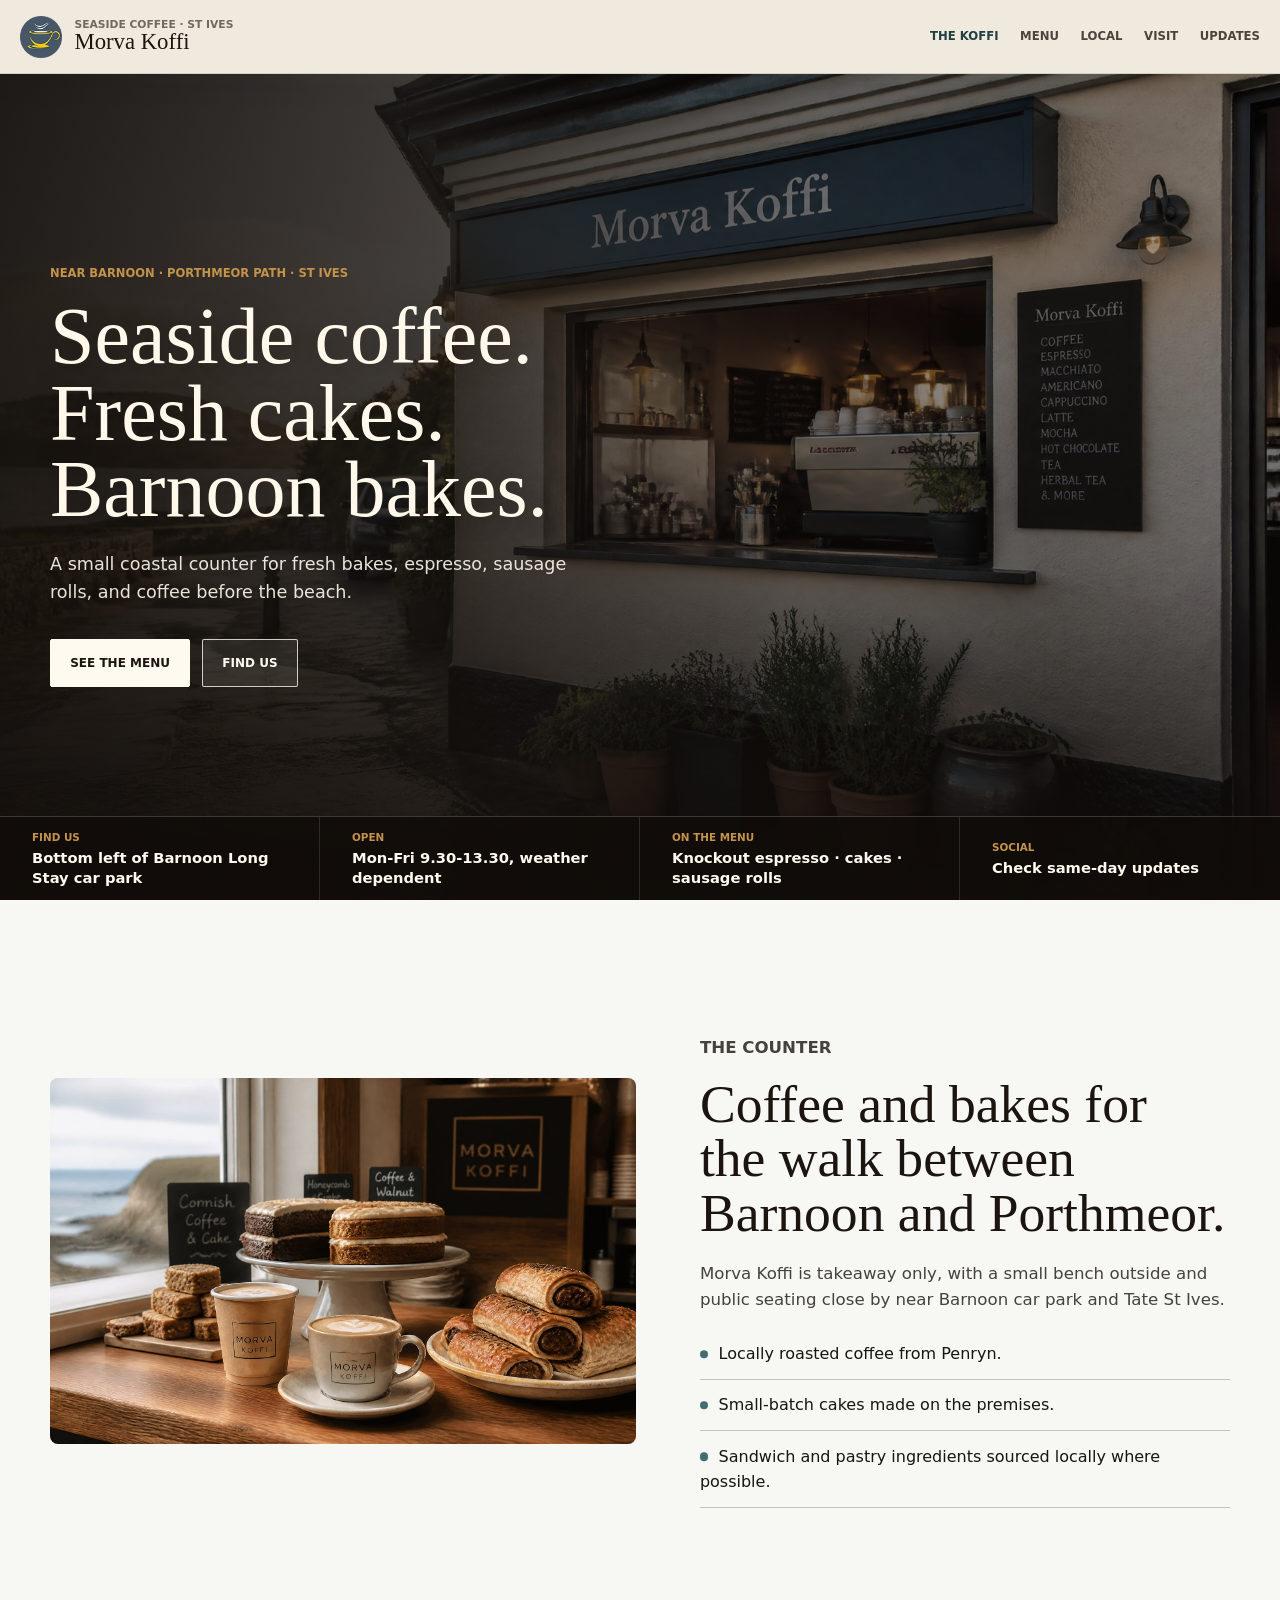
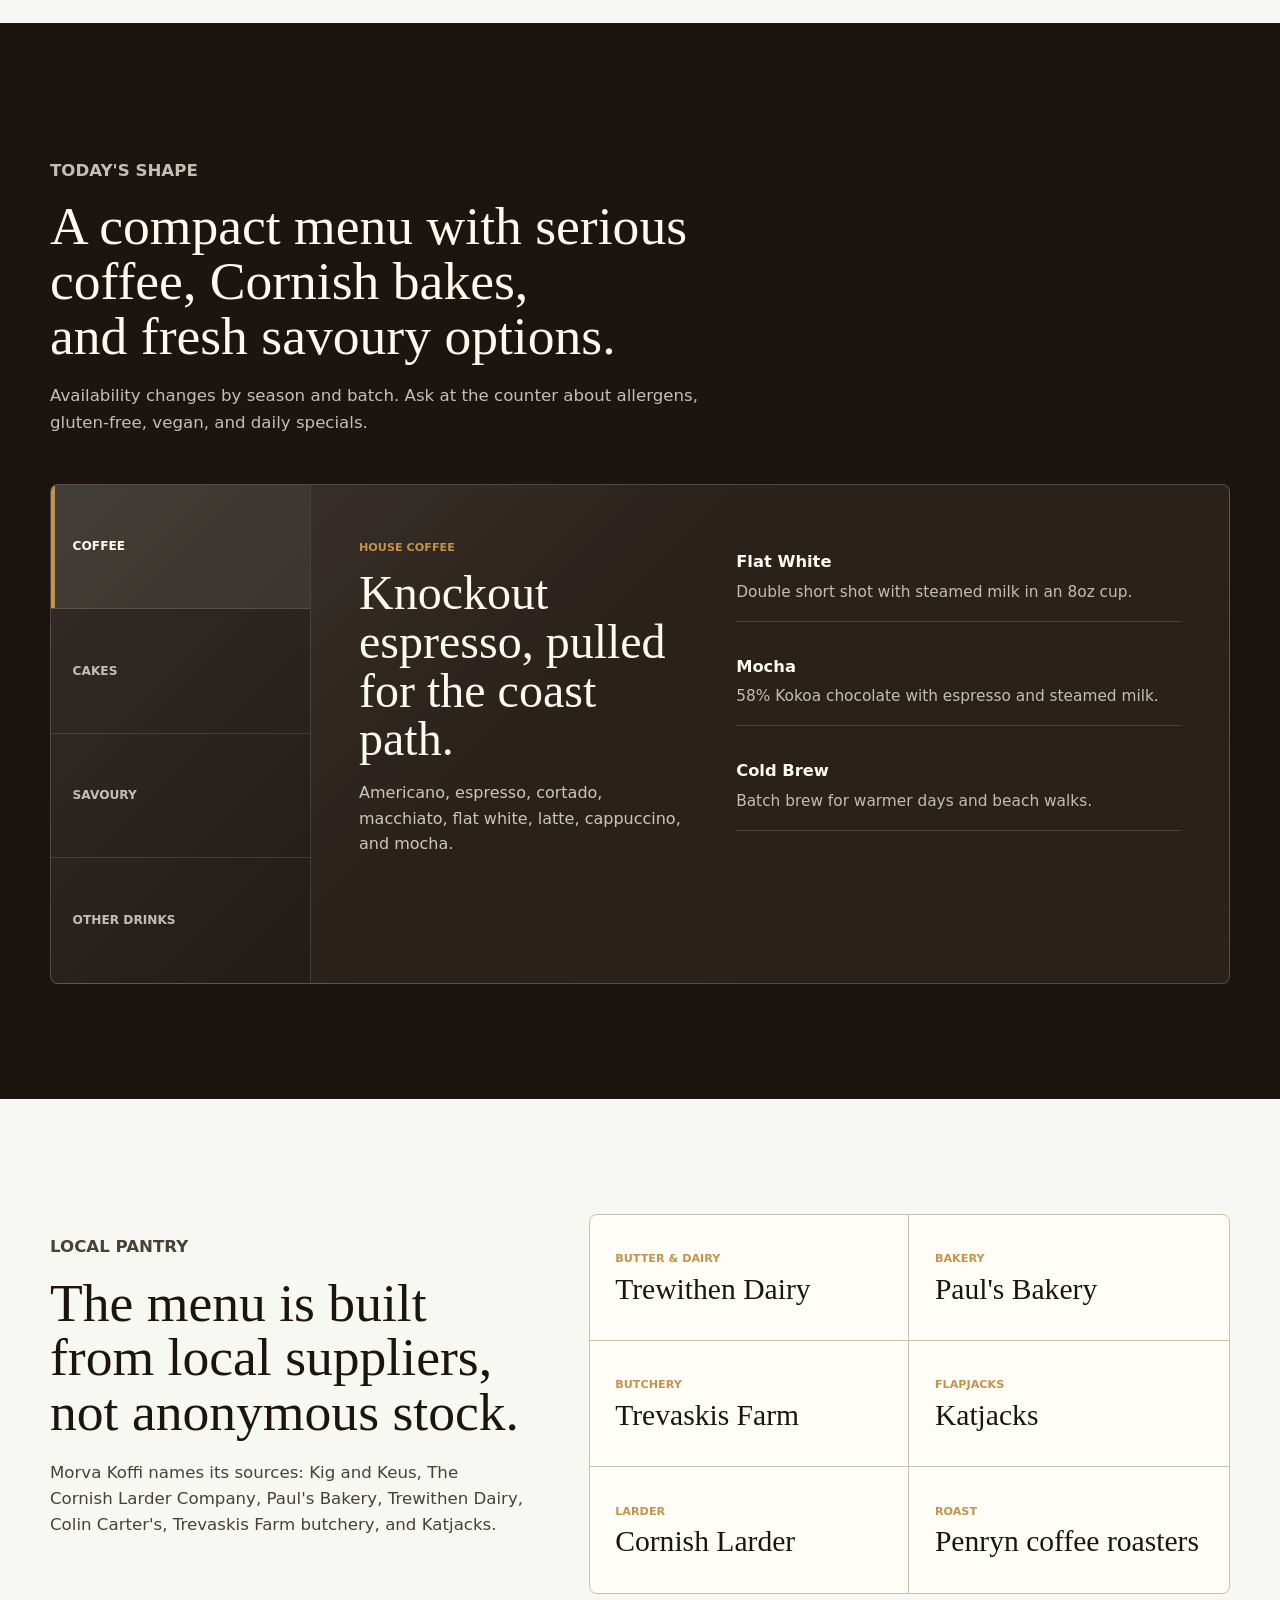
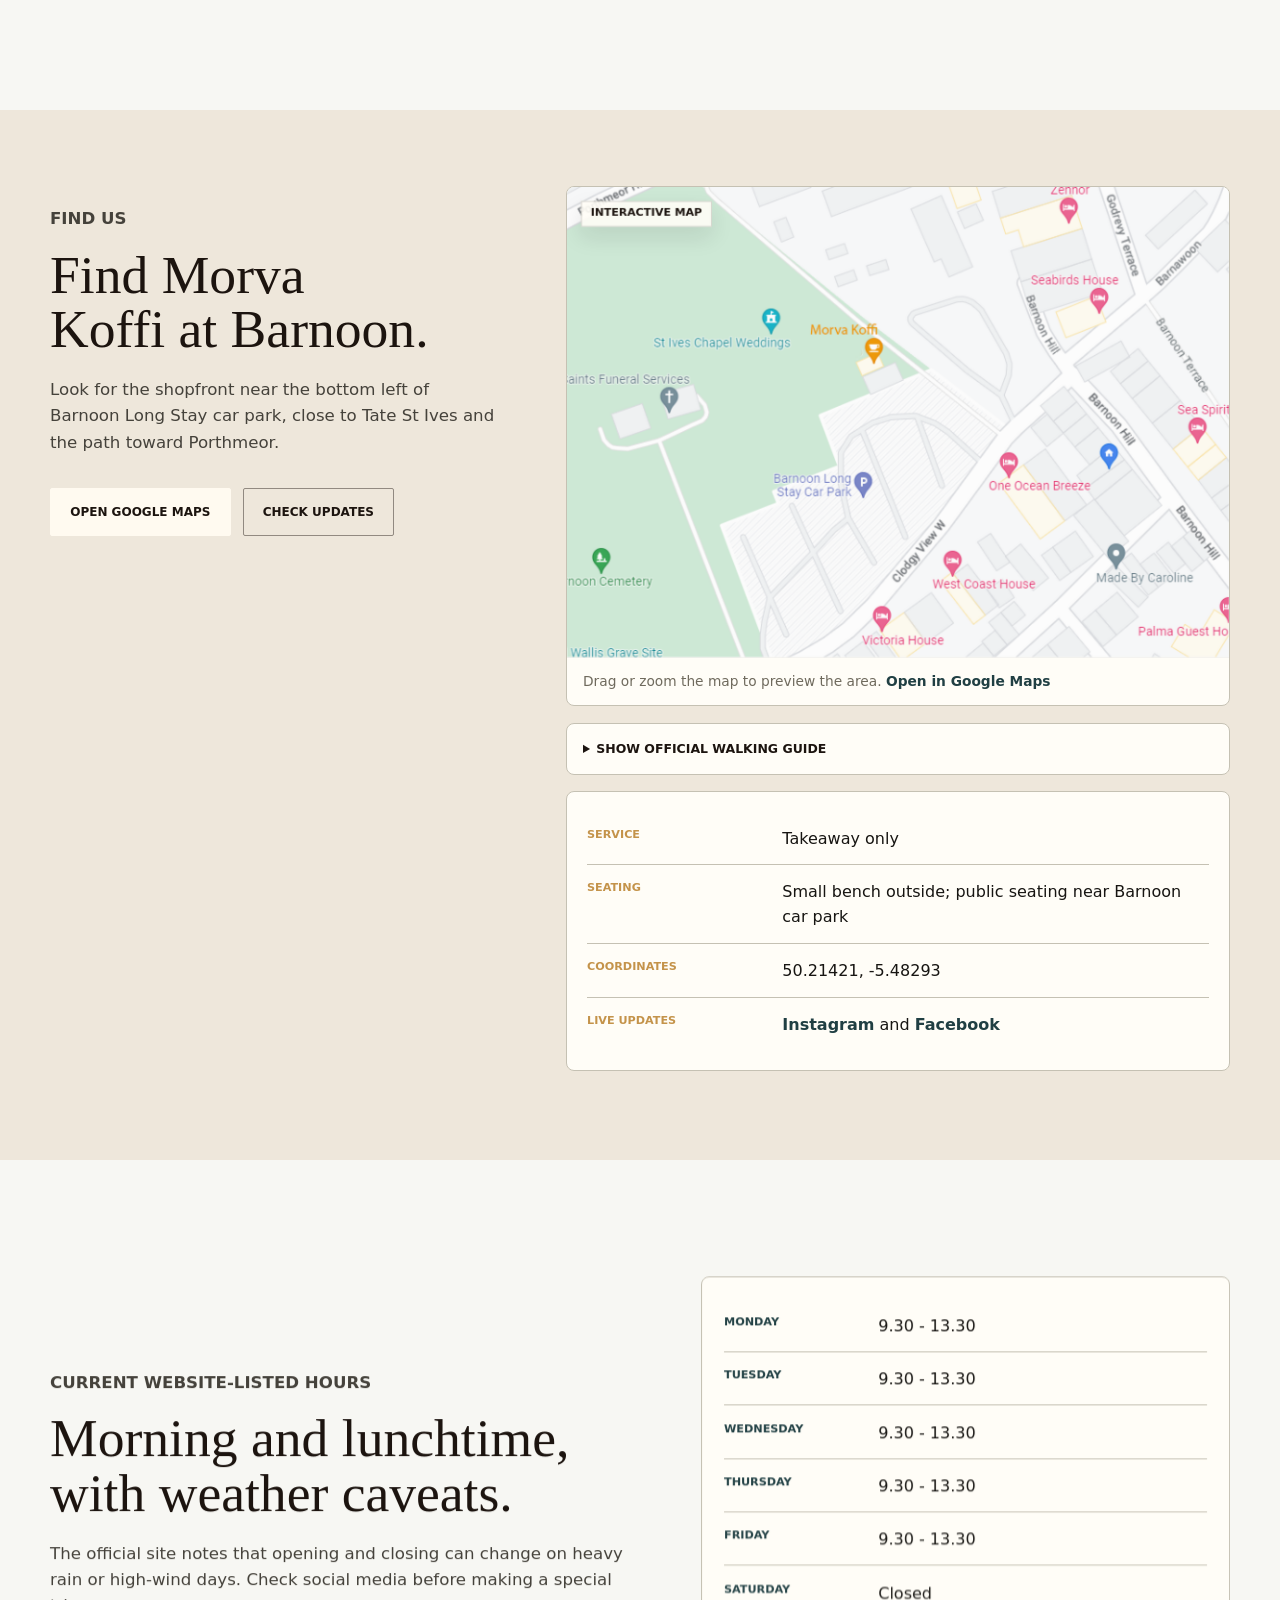
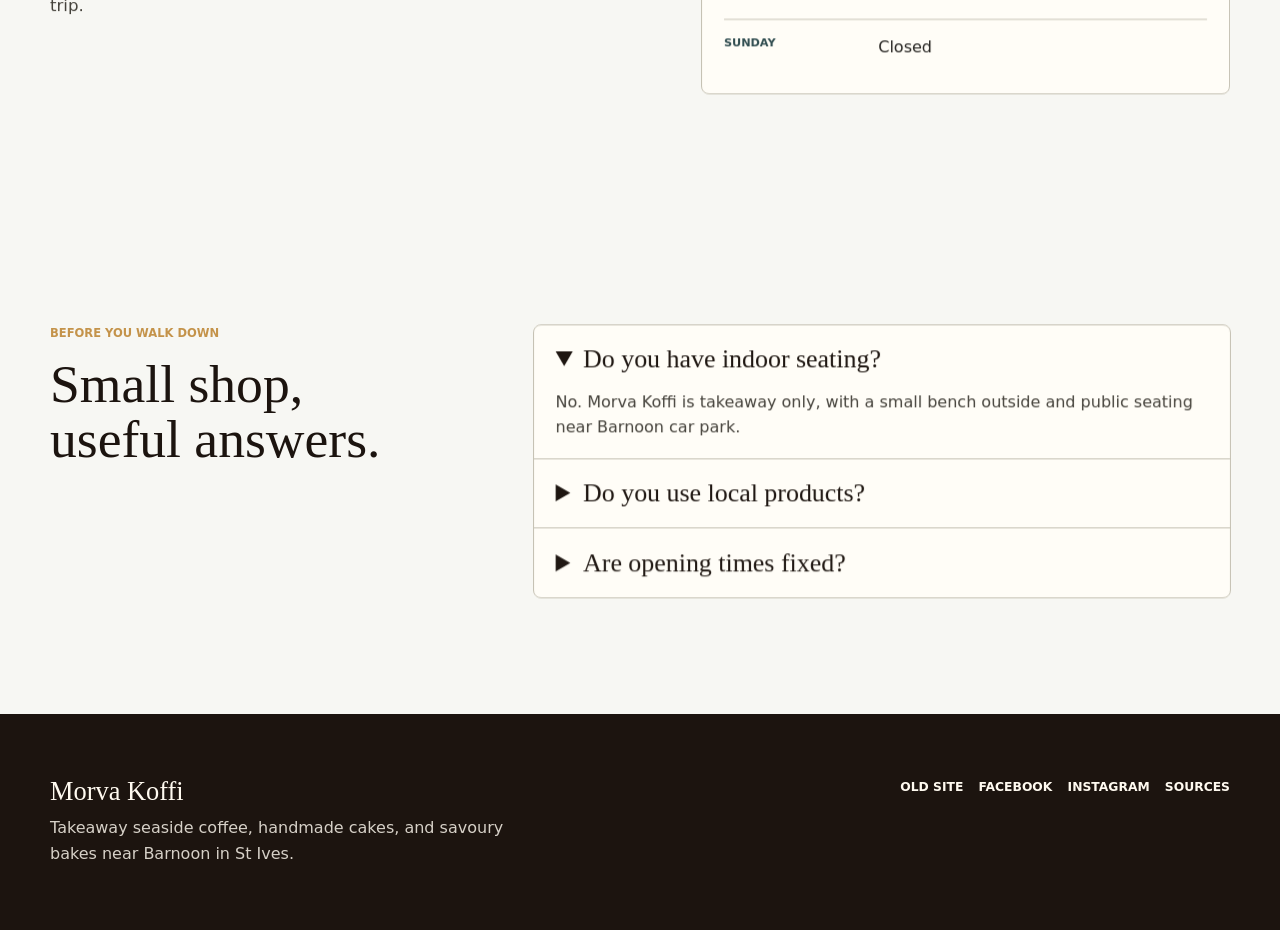
==== commit c77c89fa: "Refresh imagery and polish responsive map" ====
--- a/index.html
+++ b/index.html
@@ -6,13 +6,13 @@
     <meta name="description" content="Morva Koffi is a takeaway seaside coffee shop near Barnoon Long Stay car park in St Ives, serving locally roasted coffee, homemade cakes, and savoury bakes.">
     <meta property="og:title" content="Morva Koffi | Seaside Coffee in St Ives">
     <meta property="og:description" content="Takeaway seaside coffee, handmade cakes, and savoury bakes near Barnoon Long Stay car park in St Ives.">
-    <meta property="og:image" content="https://vyvyc.github.io/Morva-Koffi/assets/morva-exterior-2025.jpg">
+    <meta property="og:image" content="https://vyvyc.github.io/Morva-Koffi/assets/morva-hero-generated.jpg">
     <title>Morva Koffi | Seaside Coffee in St Ives</title>
     <link rel="icon" type="image/png" href="assets/morva-logo-cup.png">
-    <link rel="preload" href="assets/morva-exterior-2025.jpg" as="image">
-    <link rel="stylesheet" href="styles.css?v=20260708-mapfix">
+    <link rel="preload" href="assets/morva-hero-generated.jpg" as="image">
+    <link rel="stylesheet" href="styles.css?v=20260709-auditfix2">
     <script src="vendor/gsap.min.js" defer></script>
-    <script src="script.js?v=20260708-mapfix" defer></script>
+    <script src="script.js?v=20260709-auditfix2" defer></script>
   </head>
   <body>
     <a class="skip-link" href="#main-content">Skip to main content</a>
@@ -40,7 +40,7 @@
     <main id="main-content">
       <section class="hero" id="home" aria-labelledby="hero-title" data-hero>
         <div class="hero-media" aria-hidden="true">
-          <img src="assets/morva-exterior-2025.jpg" alt="">
+          <img src="assets/morva-hero-generated.jpg" alt="">
         </div>
 
         <div class="hero-inner">
@@ -82,7 +82,7 @@
       <section class="story-section section-shell" id="story" aria-labelledby="story-title">
         <div class="story-layout">
           <figure class="story-image motion-card" data-reveal>
-            <img src="assets/morva-hero-oldsite.jpg" alt="Porthmeor beach and St Ives coastline near Morva Koffi at golden hour" width="2048" height="1152">
+            <img src="assets/morva-counter-bakes.jpg" alt="Coffee, cakes, and savoury bakes on the Morva Koffi counter" width="2000" height="1125">
           </figure>
 
           <div class="story-copy" data-reveal>
@@ -198,9 +198,9 @@
         <div class="section-shell visit-layout">
           <div class="visit-copy" data-reveal>
             <p class="fine-label">Find us</p>
-            <h2 id="visit-title">Look for the shopfront near the bottom left of Barnoon Long Stay car park.</h2>
+            <h2 id="visit-title">Find Morva Koffi at Barnoon.</h2>
             <p>
-              Public listings place Morva Koffi on Clodgy View West, St Ives TR26 1JF, close to Tate St Ives and the path toward Porthmeor.
+              Look for the shopfront near the bottom left of Barnoon Long Stay car park, close to Tate St Ives and the path toward Porthmeor.
             </p>
             <div class="visit-actions">
               <a class="button primary" href="https://www.google.com/maps/search/?api=1&amp;query=50.21421%2C-5.48293" target="_blank" rel="noopener">Open Google Maps</a>
@@ -217,10 +217,12 @@
                   title="Interactive Google map preview for Morva Koffi in St Ives"
                   src="https://www.google.com/maps/embed?origin=mfe&amp;pb=!1m12!1m8!1m3!1d2553.1610206042033!2d-5.48293!3d50.21421!3m2!1i1024!2i768!4f13.1!2m1!1s50.21421,-5.48293!6i17"
                   loading="lazy"
+                  allowfullscreen
                   referrerpolicy="no-referrer-when-downgrade"
+                  aria-describedby="map-caption"
                 ></iframe>
               </div>
-              <figcaption>
+              <figcaption id="map-caption">
                 Drag or zoom the map to preview the area.
                 <a href="https://www.google.com/maps/search/?api=1&amp;query=50.21421%2C-5.48293" target="_blank" rel="noopener">Open in Google Maps</a>
               </figcaption>
--- a/styles.css
+++ b/styles.css
@@ -145,6 +145,7 @@
   letter-spacing: 0;
   line-height: 1.1;
   text-transform: uppercase;
+  white-space: nowrap;
 }
 
 .brand-name {
@@ -633,10 +634,10 @@
 
 .visit-section {
   min-height: calc(100dvh - 74px);
-  padding: 5rem 0 7rem;
+  padding: clamp(3.5rem, 6vw, 5.25rem) 0 clamp(5rem, 7vw, 7rem);
   background: var(--nav);
   display: grid;
-  align-items: center;
+  align-items: start;
 }
 
 .visit-layout {
@@ -690,6 +691,24 @@
   background: transparent;
 }
 
+.map-embed::after {
+  content: "Interactive map";
+  position: absolute;
+  left: 0.85rem;
+  top: 0.85rem;
+  z-index: 2;
+  pointer-events: none;
+  padding: 0.42rem 0.58rem;
+  background: rgb(255 253 247 / 0.9);
+  border: 1px solid color-mix(in srgb, var(--coffee) 16%, transparent);
+  color: var(--coffee);
+  font-size: 0.68rem;
+  font-weight: 900;
+  line-height: 1;
+  text-transform: uppercase;
+  box-shadow: 0 10px 22px rgb(23 21 18 / 0.1);
+}
+
 .route-card summary {
   cursor: pointer;
   padding: 0.95rem 1rem;
@@ -966,6 +985,9 @@
 @media (max-width: 640px) {
   .site-header {
     position: absolute;
+    min-height: 0;
+    gap: 0.42rem;
+    padding: 0.52rem 0.75rem 0.62rem;
   }
 
   section {
@@ -975,27 +997,42 @@
   .hero {
     min-height: 100dvh;
     margin-top: 0;
+    align-items: start;
   }
 
   .brand {
     justify-content: start;
+    gap: 0.55rem;
   }
 
   .brand img {
-    width: 36px;
-    height: 36px;
+    width: 34px;
+    height: 34px;
   }
 
   .brand-note {
-    font-size: 0.6rem;
+    max-width: 100%;
+    overflow: hidden;
+    font-size: 0.56rem;
+    text-overflow: ellipsis;
   }
 
   .brand-name {
-    font-size: 1.18rem;
+    font-size: 1.12rem;
+  }
+
+  .site-nav {
+    width: 100%;
   }
 
   .site-nav ul {
     justify-content: start;
+    gap: 0.68rem;
+  }
+
+  .site-nav a {
+    min-height: 30px;
+    font-size: 0.62rem;
   }
 
   .hero::before {
@@ -1005,16 +1042,21 @@
   }
 
   .hero-inner {
-    padding: 9.4rem 0 15.8rem;
+    padding: 7rem 0 6.8rem;
   }
 
   .hero h1 {
-    font-size: 3.05rem;
-    line-height: 1;
+    font-size: clamp(2.55rem, 12.8vw, 3.05rem);
+    line-height: 1.02;
   }
 
   .hero-copy {
     max-width: 30ch;
+    font-size: 1.02rem;
+  }
+
+  .hero-actions {
+    margin-top: 1.55rem;
   }
 
   .hero-actions,
@@ -1035,8 +1077,12 @@
   }
 
   .hero-strip a {
-    min-height: 56px;
+    min-height: 52px;
     padding: 0.62rem 1rem;
+  }
+
+  .hero-strip strong {
+    font-size: 0.86rem;
   }
 
   .hero-strip a:nth-child(n + 3) {
@@ -1062,11 +1108,16 @@
   .visit-copy h2,
   .hours-copy h2,
   .faq-heading h2 {
-    font-size: 2.45rem;
+    font-size: clamp(1.72rem, 8vw, 2rem);
+    line-height: 1.08;
+    overflow-wrap: normal;
+    word-break: normal;
   }
 
   .visit-copy h2 {
-    font-size: 2.3rem;
+    max-width: 100%;
+    font-size: clamp(1.28rem, 5.6vw, 1.42rem);
+    line-height: 1.16;
   }
 
   .menu-panel h3 {
@@ -1125,6 +1176,12 @@
   .map-embed {
     min-height: 280px;
     height: 72vw;
+  }
+
+  .map-embed::after {
+    left: 0.65rem;
+    top: 0.65rem;
+    font-size: 0.62rem;
   }
 }
 
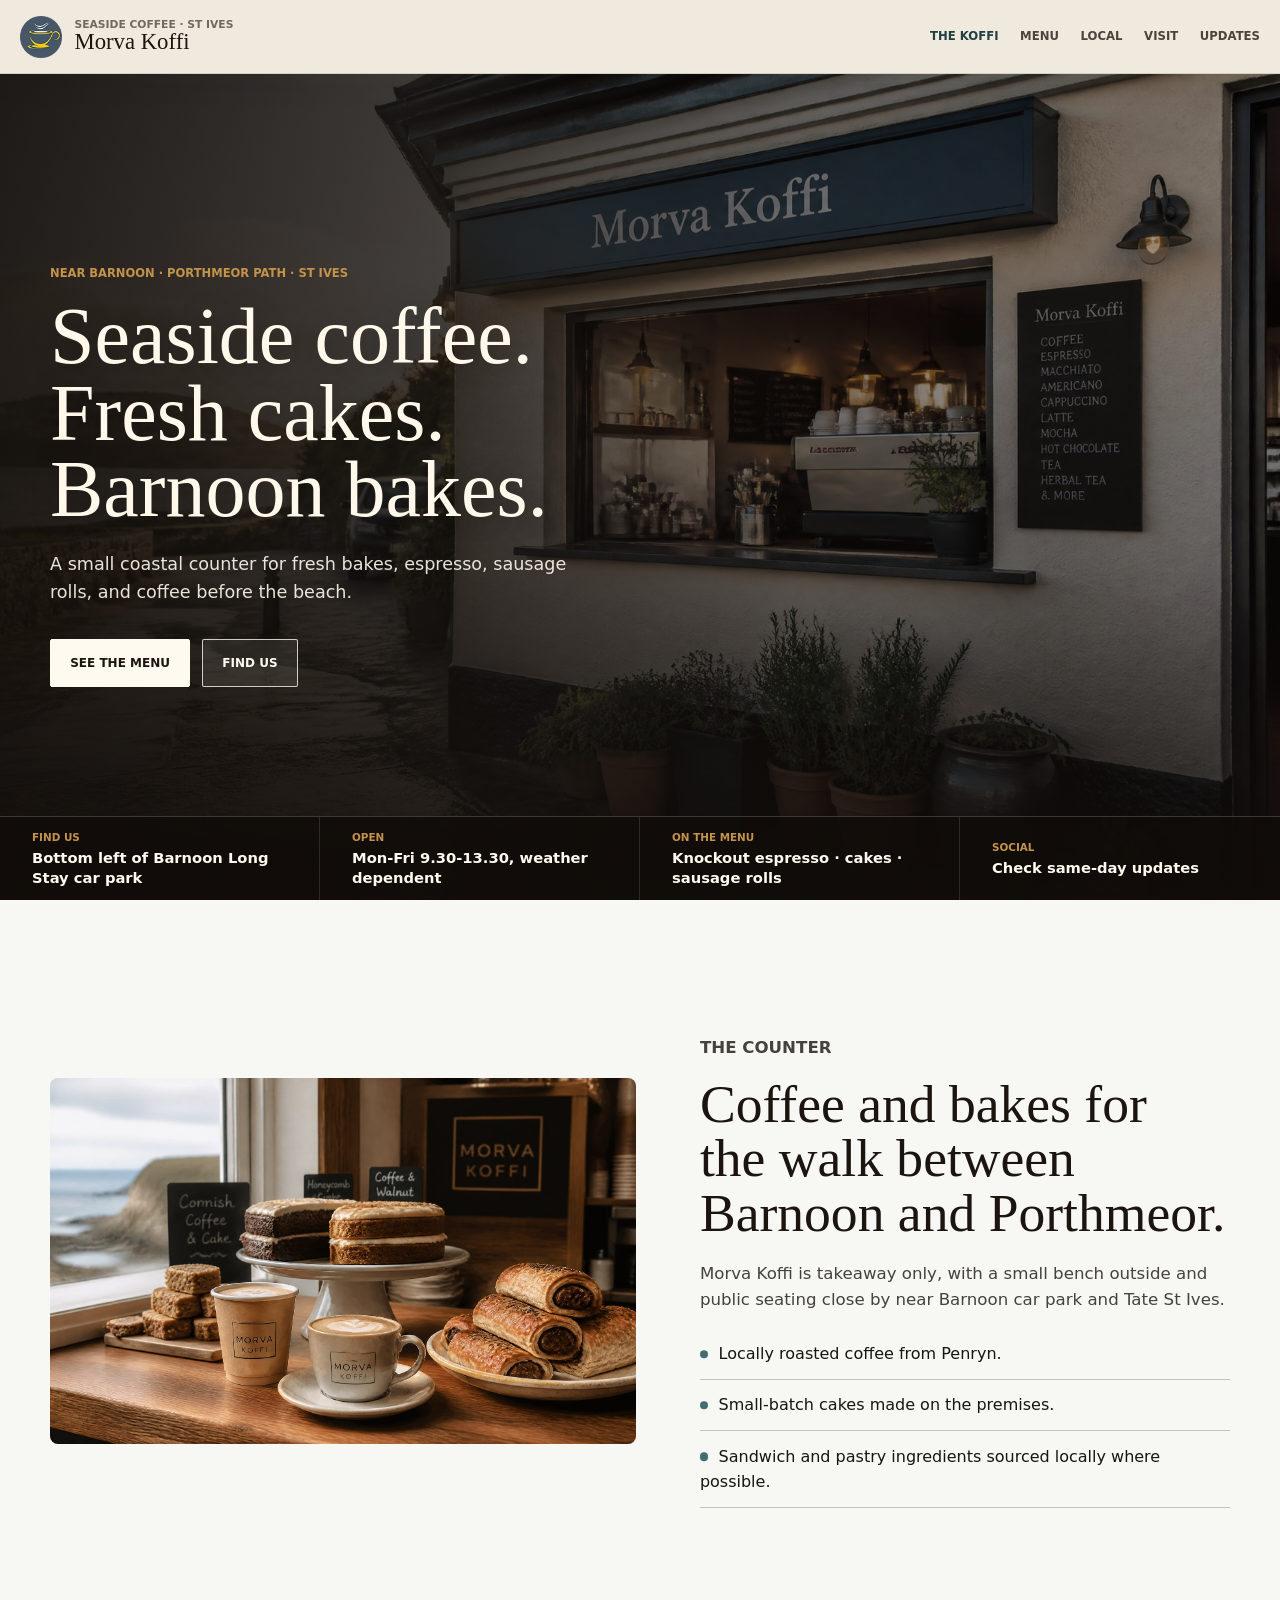
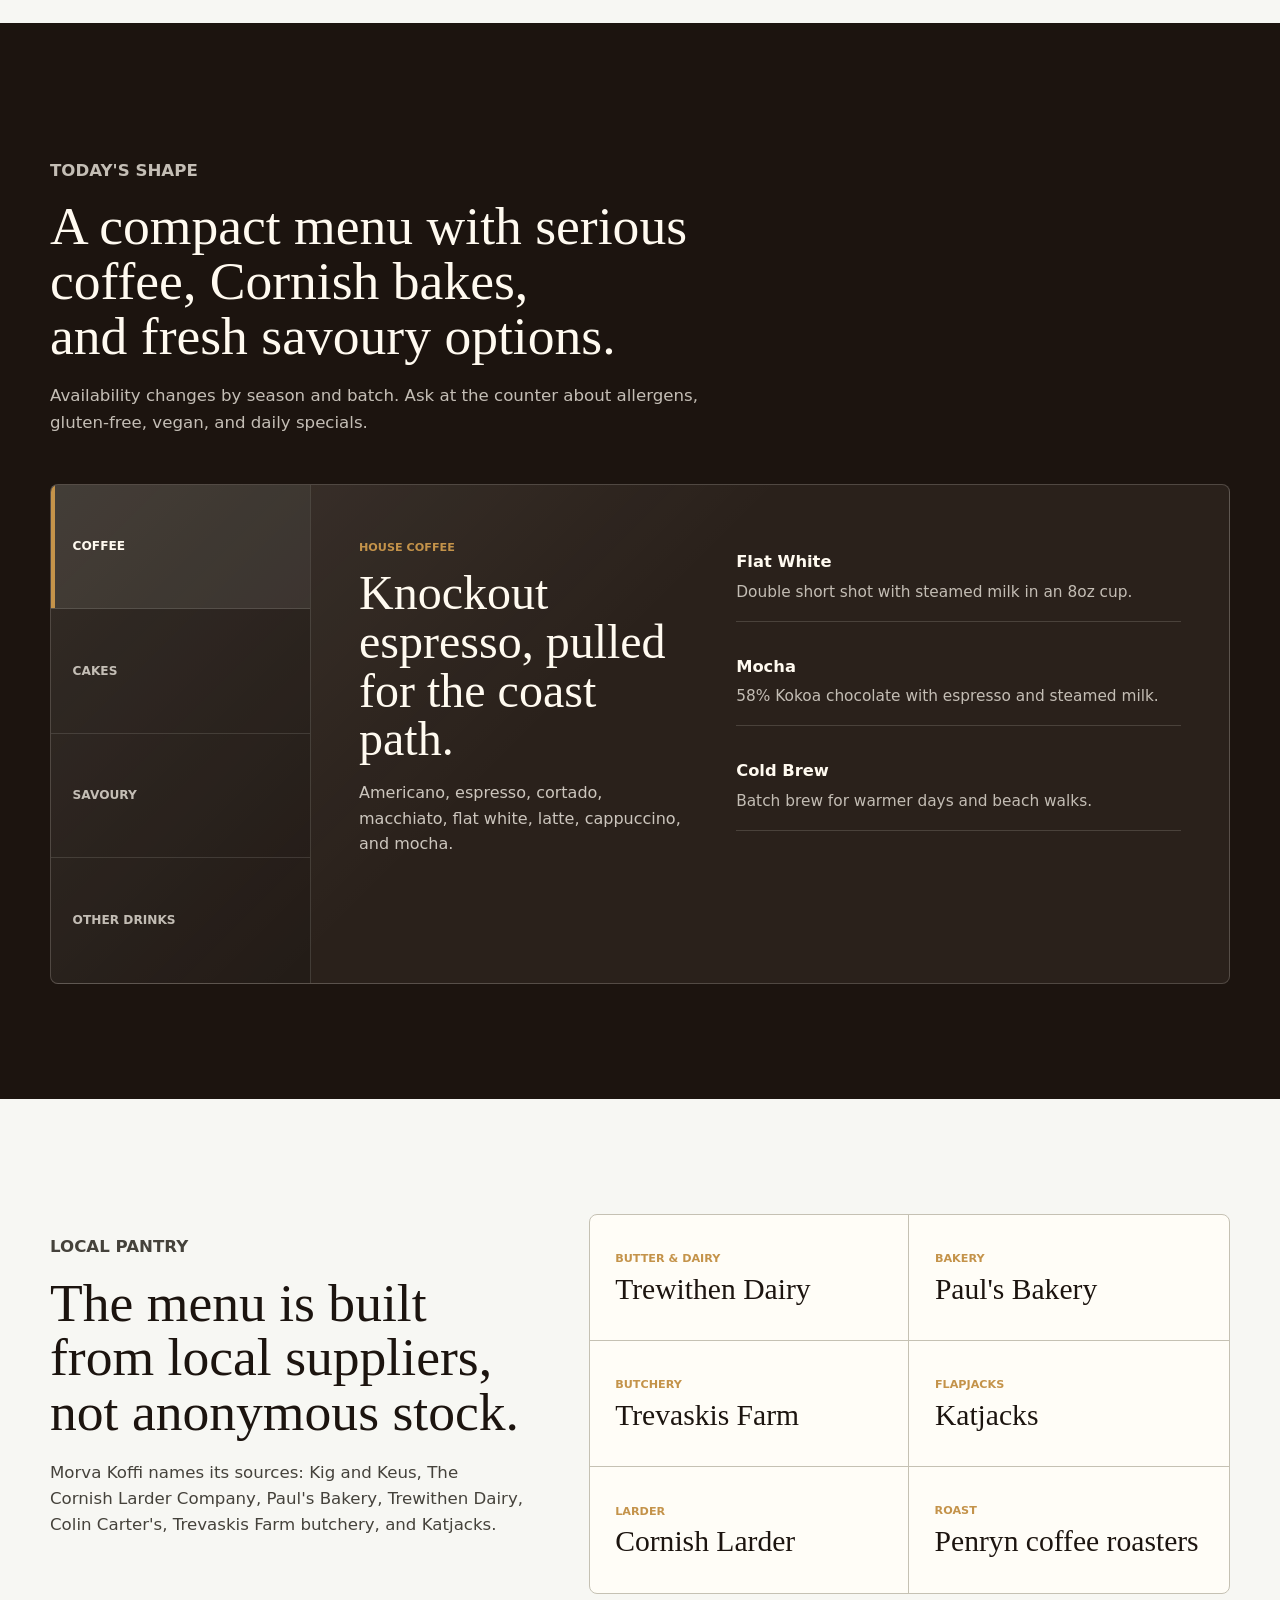
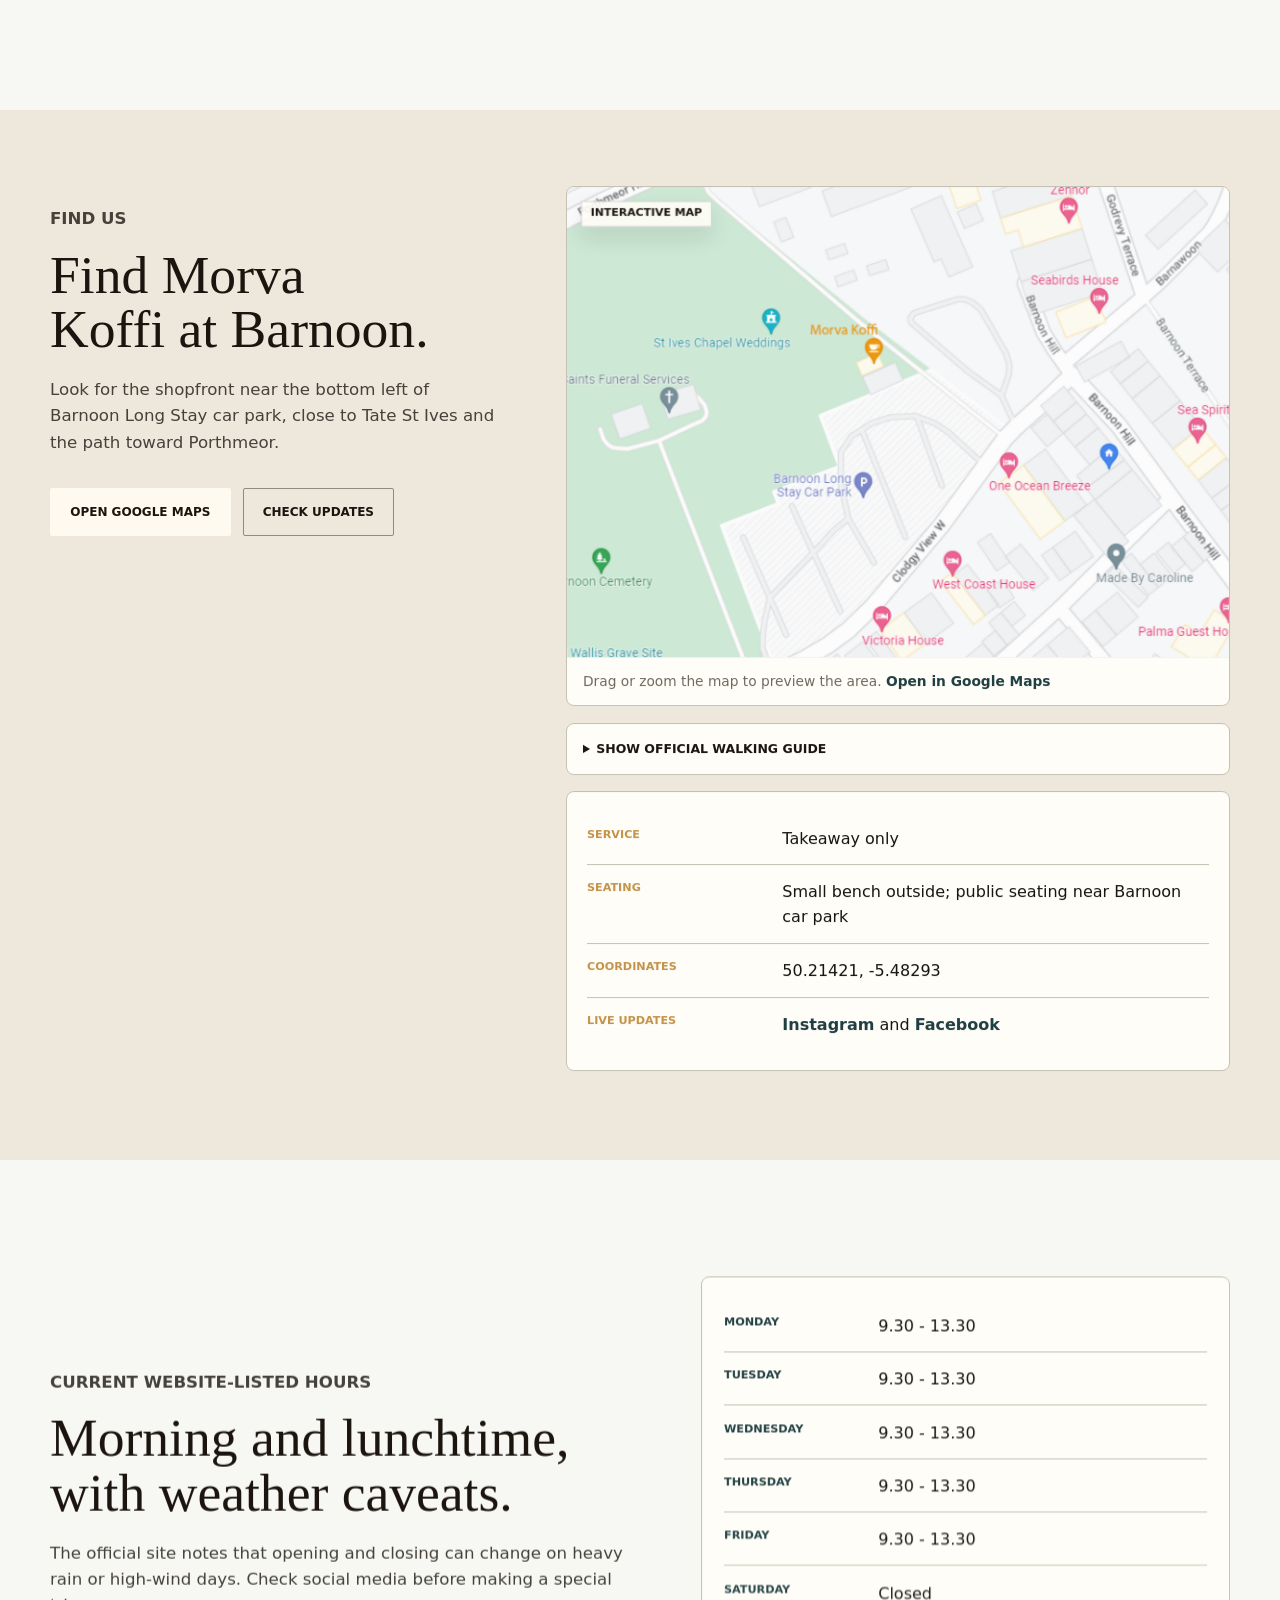
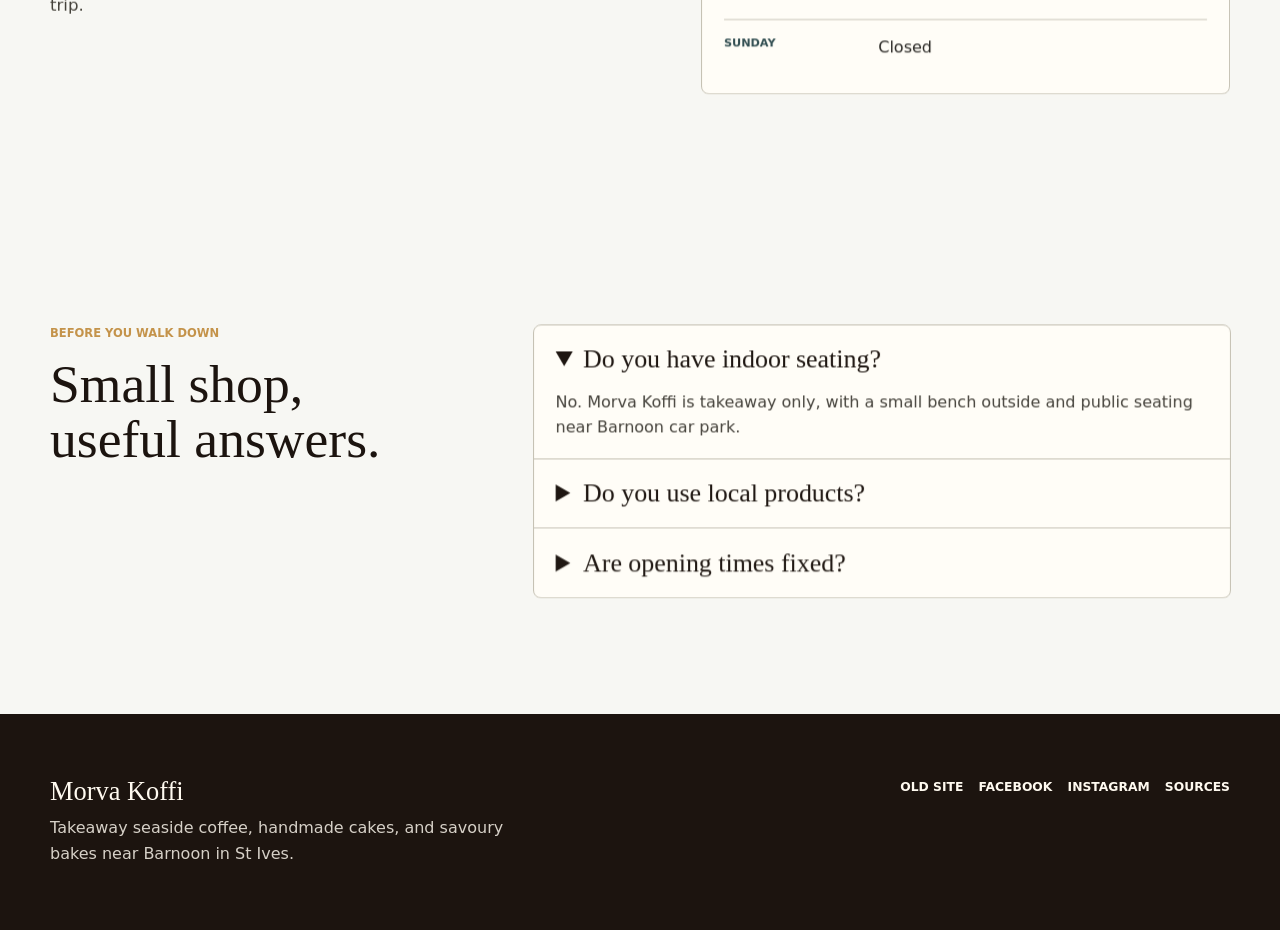
==== commit 11345956: "Refresh Morva Koffi imagery and review" ====
--- a/index.html
+++ b/index.html
@@ -6,11 +6,11 @@
     <meta name="description" content="Morva Koffi is a takeaway seaside coffee shop near Barnoon Long Stay car park in St Ives, serving locally roasted coffee, homemade cakes, and savoury bakes.">
     <meta property="og:title" content="Morva Koffi | Seaside Coffee in St Ives">
     <meta property="og:description" content="Takeaway seaside coffee, handmade cakes, and savoury bakes near Barnoon Long Stay car park in St Ives.">
-    <meta property="og:image" content="https://vyvyc.github.io/Morva-Koffi/assets/morva-hero-generated.jpg">
+    <meta property="og:image" content="https://vyvyc.github.io/Morva-Koffi/assets/morva-hero-generated.jpg?v=20260709-authentic">
     <title>Morva Koffi | Seaside Coffee in St Ives</title>
     <link rel="icon" type="image/png" href="assets/morva-logo-cup.png">
-    <link rel="preload" href="assets/morva-hero-generated.jpg" as="image">
-    <link rel="stylesheet" href="styles.css?v=20260709-auditfix2">
+    <link rel="preload" href="assets/morva-hero-generated.jpg?v=20260709-authentic" as="image">
+    <link rel="stylesheet" href="styles.css?v=20260709-auditfix3">
     <script src="vendor/gsap.min.js" defer></script>
     <script src="script.js?v=20260709-auditfix2" defer></script>
   </head>
@@ -40,7 +40,7 @@
     <main id="main-content">
       <section class="hero" id="home" aria-labelledby="hero-title" data-hero>
         <div class="hero-media" aria-hidden="true">
-          <img src="assets/morva-hero-generated.jpg" alt="">
+          <img src="assets/morva-hero-generated.jpg?v=20260709-authentic" alt="">
         </div>
 
         <div class="hero-inner">
@@ -82,7 +82,7 @@
       <section class="story-section section-shell" id="story" aria-labelledby="story-title">
         <div class="story-layout">
           <figure class="story-image motion-card" data-reveal>
-            <img src="assets/morva-counter-bakes.jpg" alt="Coffee, cakes, and savoury bakes on the Morva Koffi counter" width="2000" height="1125">
+            <img src="assets/morva-counter-bakes.jpg?v=20260709-authentic" alt="Coffee, cakes, and savoury bakes on the Morva Koffi counter" width="2560" height="1440">
           </figure>
 
           <div class="story-copy" data-reveal>
--- a/styles.css
+++ b/styles.css
@@ -1115,8 +1115,8 @@
   }
 
   .visit-copy h2 {
-    max-width: 100%;
-    font-size: clamp(1.28rem, 5.6vw, 1.42rem);
+    max-width: 11ch;
+    font-size: clamp(1.42rem, 6.4vw, 1.7rem);
     line-height: 1.16;
   }
 
